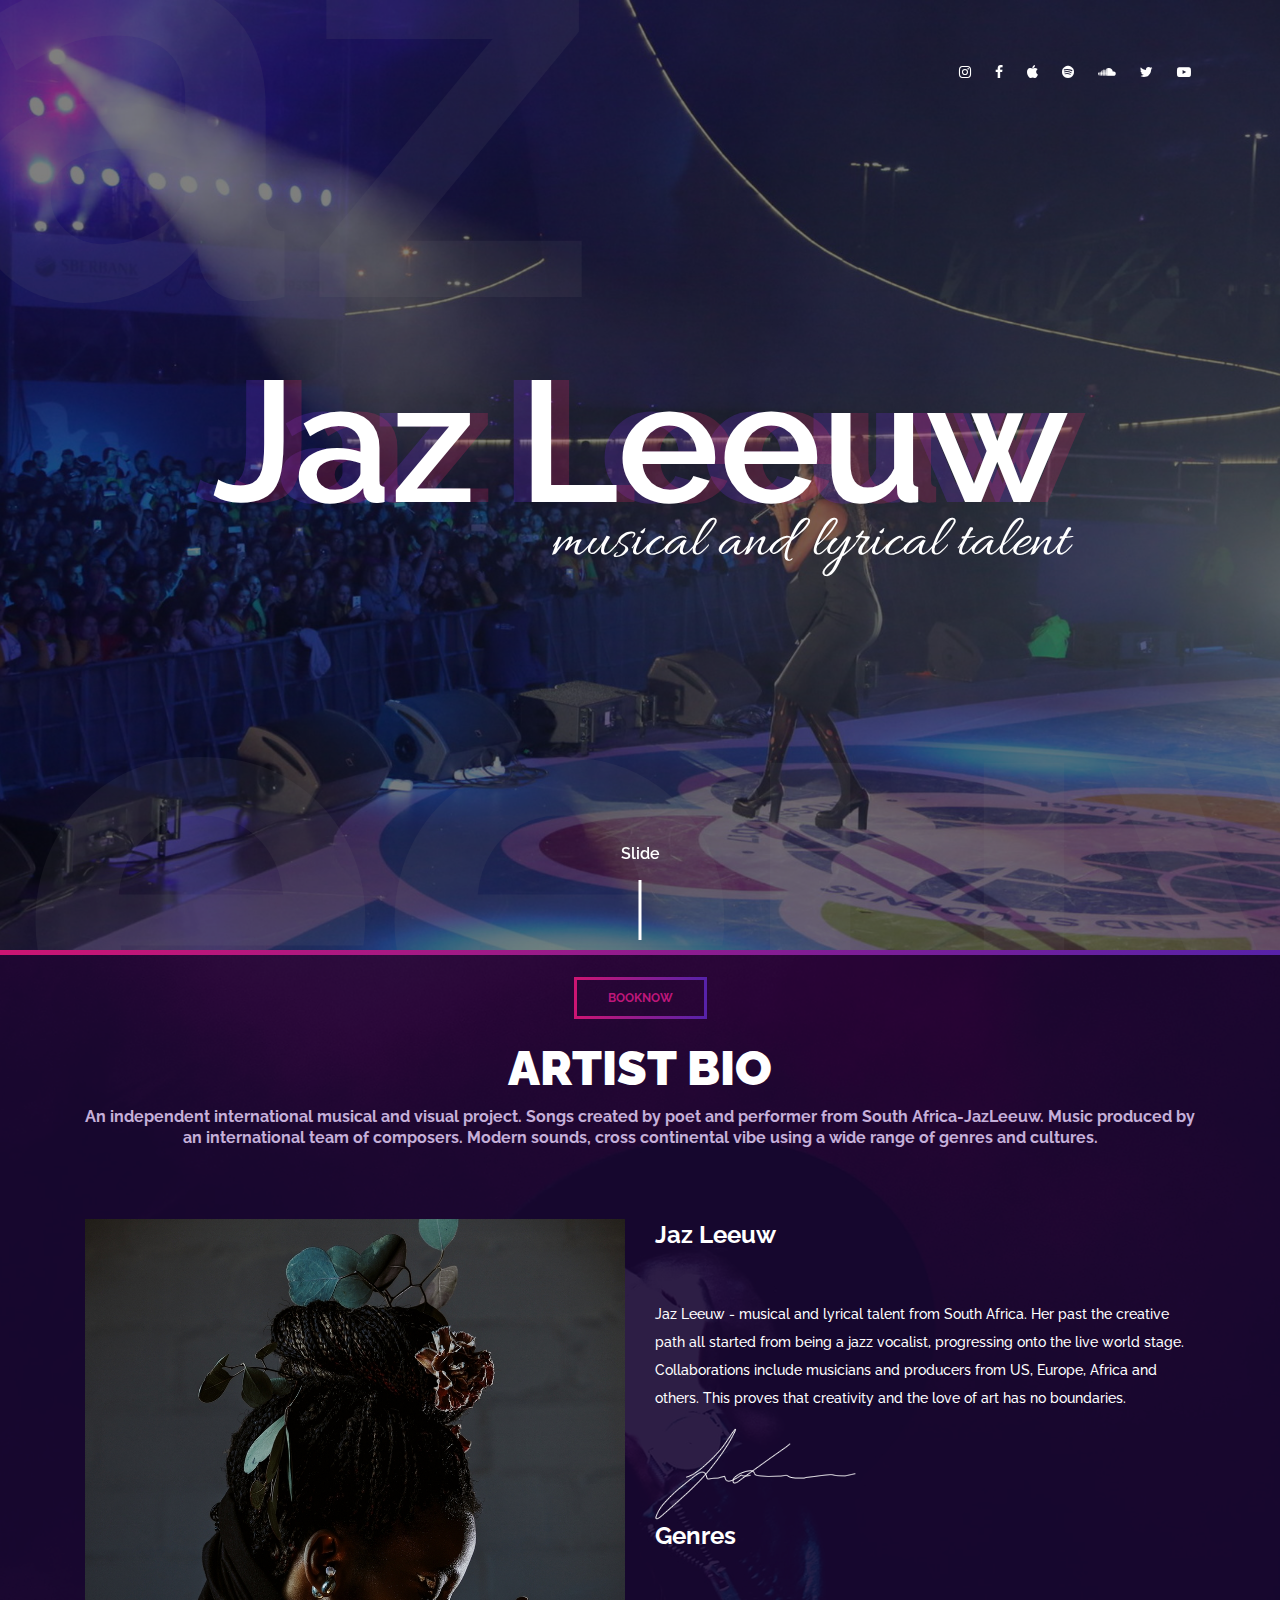
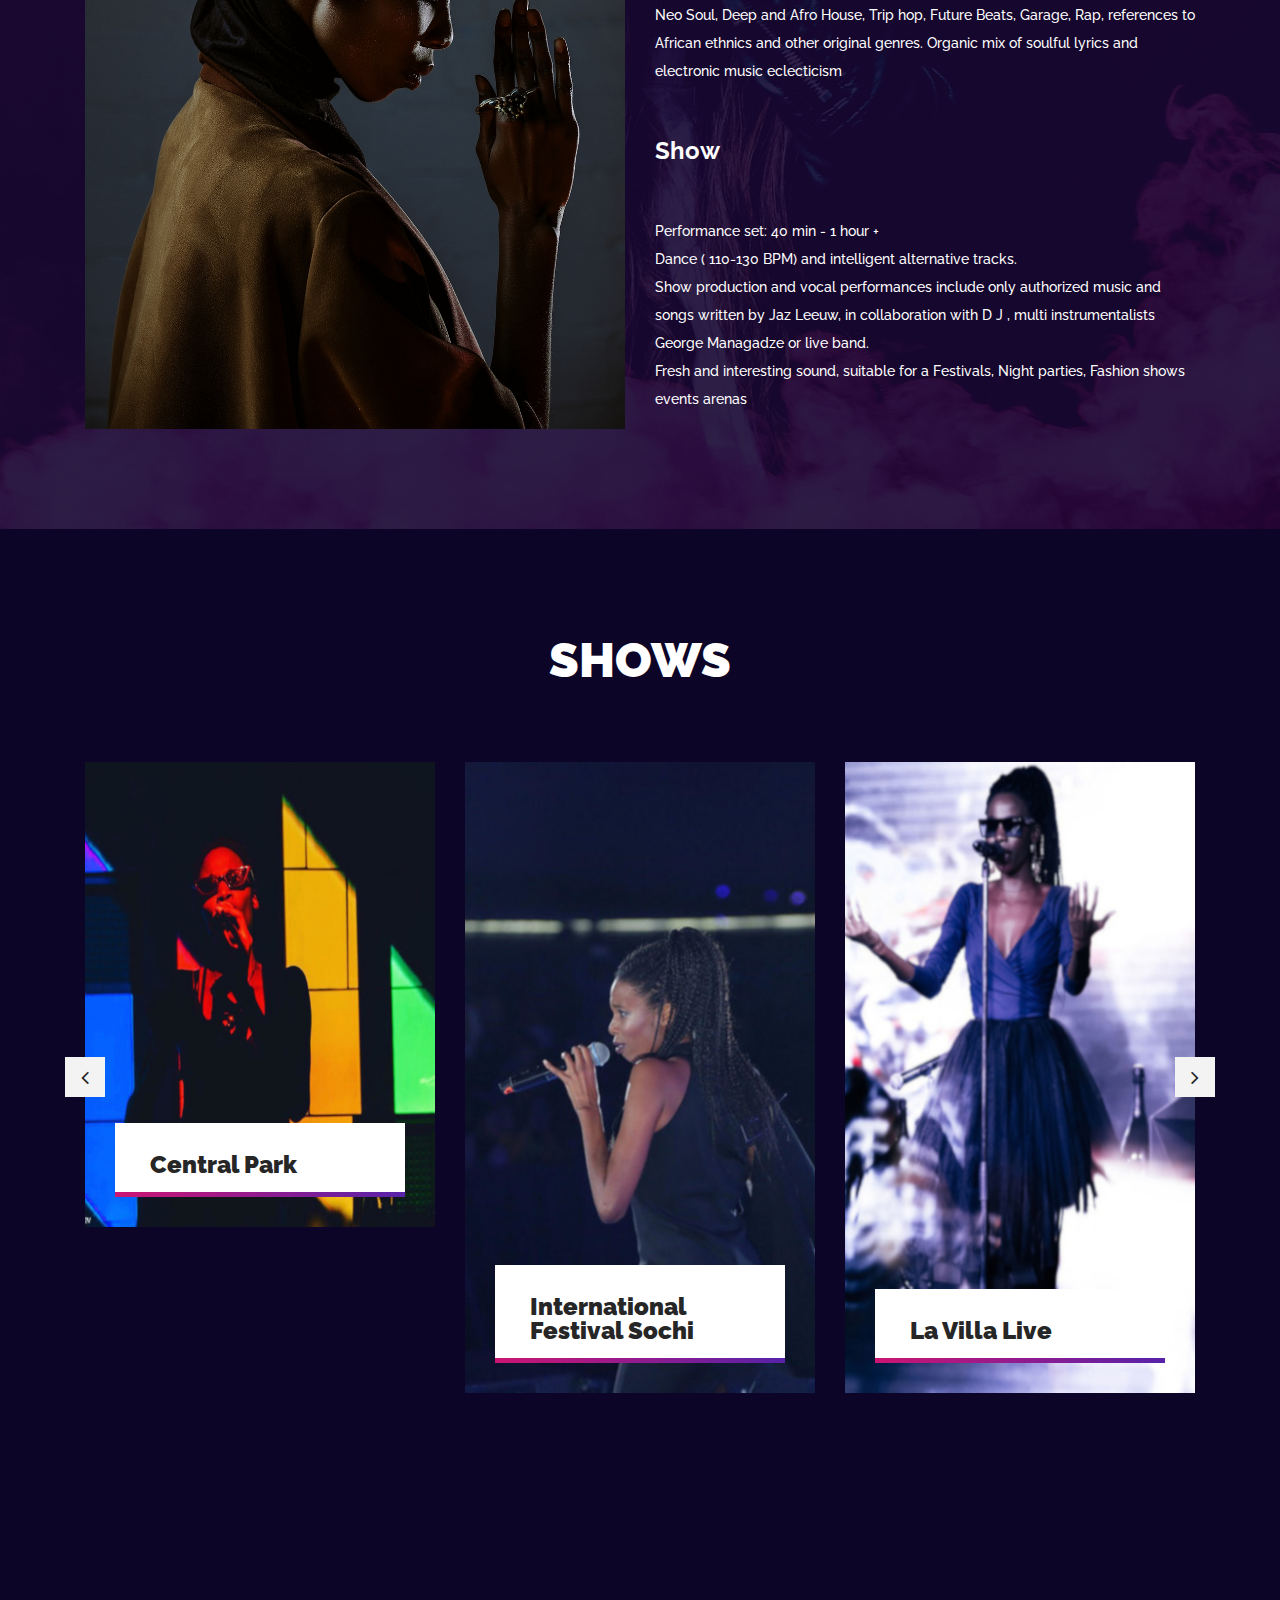
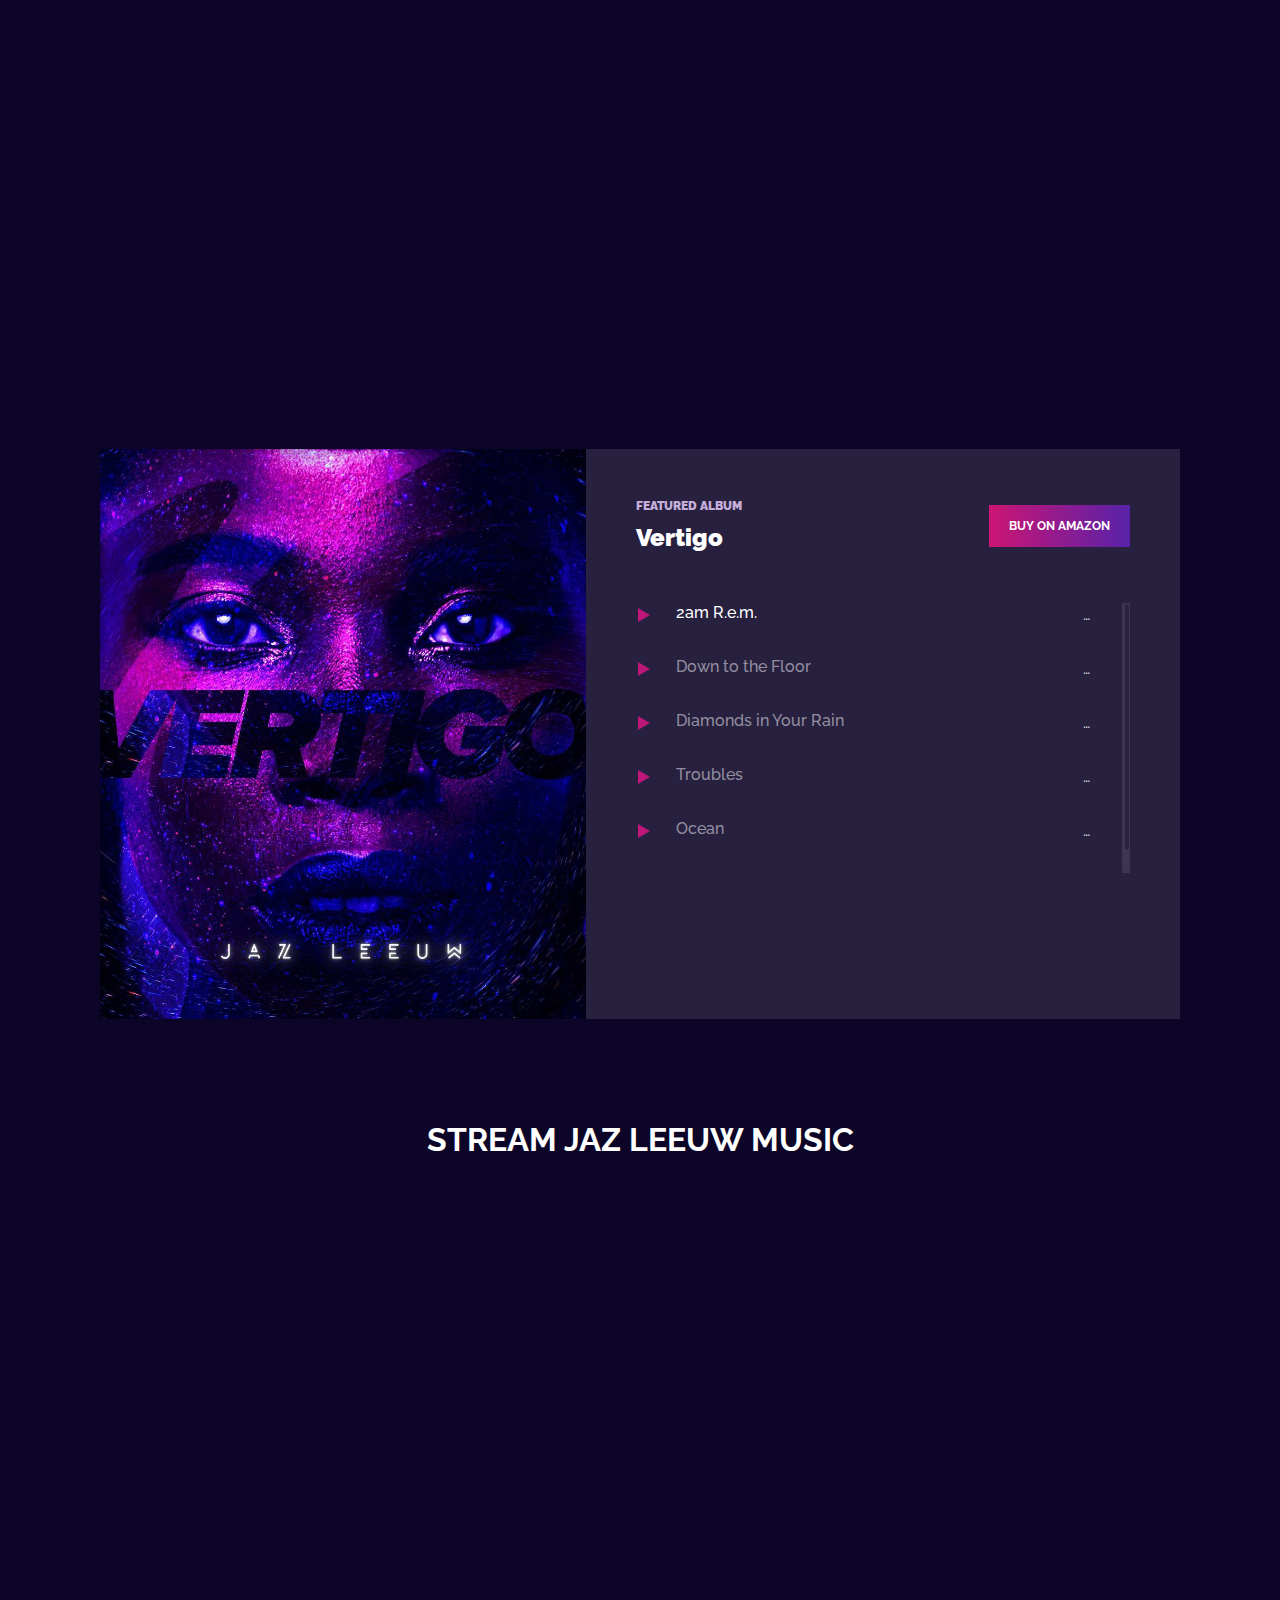
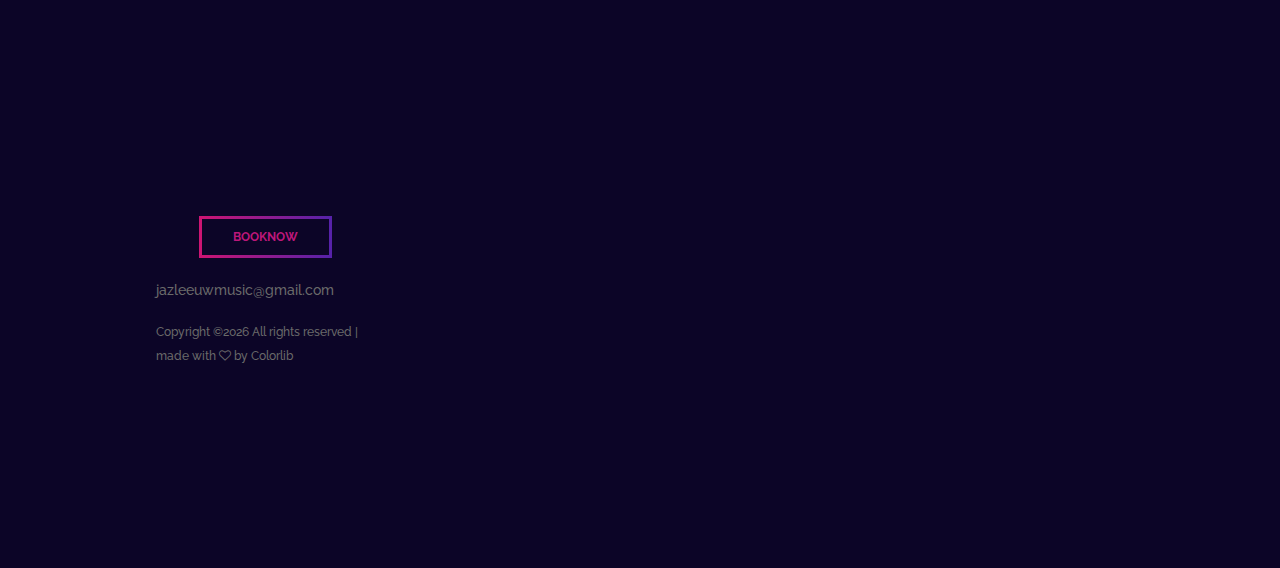
==== index.html @ 5788505d "Update index.html" ====
<!DOCTYPE html>

<html lang="en">
    
<head>
    
    <meta charset="UTF-8"> 
    <meta name="description" content="">    
    <meta http-equiv="X-UA-Compatible" content="IE=edge">
    <meta name="viewport" content="width=device-width, initial-scale=1, shrink-to-fit=no">
    
    <!-- The above 4 meta tags *must* come first in the head; any other head content must come *after* these tags -->

    <!-- Title -->
    <title>Jaz Leeuw</title>

    <!-- Favicon -->
    <link rel="icon" href="img/core-img/favicon.ico">

    <!-- Core Stylesheet -->
    <link rel="stylesheet" href="style.css">
</head>

<body>
    <!-- ##### Preloader ##### -->
    <div class="preloader d-flex align-items-center justify-content-center">
        <div class="circle-preloader">
            <img src="img/core-img/compact-disc.png" alt="">
        </div>
    </div>

    <!-- ##### Header Area Start ##### -->
    <header class="header-area">
        <!-- Navbar Area -->
        <div class="musica-main-menu">
            <div class="classy-nav-container breakpoint-off">
                <div class="container-fluid">
                    <!-- Menu -->
                    <nav class="classy-navbar justify-content-between" id="musicaNav">

                        <!-- Nav brand -->
                        <a href="index.html" class="nav-brand"><img  style="
    position: relative;
    max-width: 120%;
    top: -12px;
                            " src="https://raw.githubusercontent.com/jazleeuwmusic/jazleeuwmusic.github.io/master/img/Jaz%20Leeuw%20logoo.png" alt=""></a>

                        <!-- Navbar Toggler -->
                        <div class="classy-navbar-toggler">
                            <span class="navbarToggler"><span></span><span></span><span></span></span>
                        </div>

                        <!-- Menu -->
                        <div class="classy-menu">

                            <!-- close btn -->
                            <div class="classycloseIcon">
                                <div class="cross-wrap"><span class="top"></span><span class="bottom"></span></div>
                            </div>

                            <!-- Nav Start -->
                            <div class="classynav">
                                 
                                <ul>
                                   <!--
                                    <li><a href="index.html">Home</a></li>
                                    <li><a href="about-us.html">About us</a></li>
                                    <li><a href="#">Pages</a>
                                        <ul class="dropdown">
                                            <li><a href="index.html">Home</a></li>
                                            <li><a href="about-us.html">About Us</a></li>
                                            <li><a href="concert-tours.html">Concert &amp; Tours</a></li>
                                            <li><a href="blog.html">News</a></li>
                                            <li><a href="contact.html">Contact</a></li>
                                            <li><a href="elements.html">Elements</a></li>
                                        </ul>
                                    </li>
                                    <li><a href="#">Mega Menu</a>
                                        <div class="megamenu">
                                            <ul class="single-mega cn-col-4">
                                                <li><a href="index.html">Home</a></li>
                                                <li><a href="about-us.html">About Us</a></li>
                                                <li><a href="concert-tours.html">Concert &amp; Tours</a></li>
                                                <li><a href="blog.html">News</a></li>
                                                <li><a href="contact.html">Contact</a></li>
                                                <li><a href="elements.html">Elements</a></li>
                                            </ul>
                                            <ul class="single-mega cn-col-4">
                                                <li><a href="index.html">Home</a></li>
                                                <li><a href="about-us.html">About Us</a></li>
                                                <li><a href="concert-tours.html">Concert &amp; Tours</a></li>
                                                <li><a href="blog.html">News</a></li>
                                                <li><a href="contact.html">Contact</a></li>
                                                <li><a href="elements.html">Elements</a></li>
                                            </ul>
                                            <ul class="single-mega cn-col-4">
                                                <li><a href="index.html">Home</a></li>
                                                <li><a href="about-us.html">About Us</a></li>
                                                <li><a href="concert-tours.html">Concert &amp; Tours</a></li>
                                                <li><a href="blog.html">News</a></li>
                                                <li><a href="contact.html">Contact</a></li>
                                                <li><a href="elements.html">Elements</a></li>
                                            </ul>
                                            <ul class="single-mega cn-col-4">
                                                <li><a href="index.html">Home</a></li>
                                                <li><a href="about-us.html">About Us</a></li>
                                                <li><a href="concert-tours.html">Concert &amp; Tours</a></li>
                                                <li><a href="blog.html">News</a></li>
                                                <li><a href="contact.html">Contact</a></li>
                                                <li><a href="elements.html">Elements</a></li>
                                           
                                            </ul>
                                        </div>
                                    </li>
                                    <li><a href="concert-tours.html">Gallery</a></li>
                                    <li><a href="contact.html">Contact</a></li>
                                     -->
                                </ul>


                                <!-- Social Button -->
                                <div class="top-social-info" style="text-align: center;">
                                    <a href="https://www.instagram.com/jazleeuwmusic/?hl=ru"><i class="fa fa-instagram" aria-hidden="true"></i></a>
                                    <a href="https://www.facebook.com/jaz.leeuw.3"><i class="fa fa-facebook" aria-hidden="true"></i></a>
                                    <a href="https://apple.co/2V8x6lY"><i class="fa fa-apple" aria-hidden="true"></i></a>
                                    <a href="https://spoti.fi/2DkfERa"><i class="fa fa-spotify" aria-hidden="true"></i></a>
                                    <a href="https://soundcloud.com/jazleeuwmusic"><i class="fa fa-soundcloud" aria-hidden="true"></i></a>
                                    <a href="https://twitter.com/JazLeeuw"><i class="fa fa-twitter" aria-hidden="true"></i></a>
                                    <a href="https://www.youtube.com/channel/UCOxTDDQoXqUs3KS0bFM_M4Q"><i class="fa fa-youtube-play" aria-hidden="true"></i></a>
                                </div>

                            </div>
                            <!-- Nav End -->
                        </div>
                    </nav>
                </div>
            </div>
        </div>
    </header>
    <!-- ##### Header Area End ##### -->

    <!-- ##### Hero Area Start ##### -->
    <section class="hero-area">
        <div class="hero-slides owl-carousel">

            <!-- Single Hero Slide -->
            <div class="single-hero-slide d-flex align-items-center justify-content-center">
                <!-- Slide Img -->
                <div class="slide-img bg-img" style="background-image: url(img/owl1.jpg);"></div>
                <!-- Slide Content -->
                <div class="hero-slides-content text-center">
                    <h2 data-animation="fadeInUp" data-delay="100ms">Jaz Leeuw <span>Jaz Leeuw</span></h2>
                    <p data-animation="fadeInUp" data-delay="300ms">musical and lyrical talent</p>
                </div>
                <!-- Big Text -->
                <h2 class="big-text">Jaz Leeuw</h2>
            </div>

            <!-- Single Hero Slide -->
            <div class="single-hero-slide d-flex align-items-center justify-content-center">
                <!-- Slide Img -->
                <div class="slide-img bg-img" style="background-image: url(img/owl2.jpg);"></div>
                <!-- Slide Content -->
                <div class="hero-slides-content text-center">
                    <h2 data-animation="fadeInUp" data-delay="100ms">Jaz Leeuw <span>Jaz Leeuw</span></h2>
                    <p data-animation="fadeInUp" data-delay="300ms">musical and lyrical talent</p>
                </div>
                <!-- Big Text -->
                <h2 class="big-text">Jaz Leeuw</h2>
            </div>

            <!-- Single Hero Slide -->
            <div class="single-hero-slide d-flex align-items-center justify-content-center">
                <!-- Slide Img -->
                <div class="slide-img bg-img" style="background-image: url(img/owl3.jpg);"></div>
                <!-- Slide Content -->
                <div class="hero-slides-content text-center">
                    <h2 data-animation="fadeInUp" data-delay="100ms">Jaz Leeuw <span>Jaz Leeuw</span></h2>
                    <p data-animation="fadeInUp" data-delay="300ms">musical and lyrical talent</p>
                </div>
                <!-- Big Text -->
                <h2 class="big-text">Jaz Leeuw</h2>
            </div>

        </div>
        <!-- bg gradients -->
        <div class="bg-gradients"></div>

        <!-- Slide Down -->
        <div class="slide-down" id="scrollDown">
            <h6>Slide</h6>
            <div class="line"></div>

        </div>
    </section>
    <!-- ##### Hero Area End ##### -->

    <!-- ##### About Us Area Start ##### -->
    <div class="about-us-area section-padding-100-0 bg-img bg-overlay" style="background-image: url(img/bg-img/bg-4.jpg);" id="about">
        
<center style="
    margin-top: -86px;
    padding-bottom: 10px;
">
                <a href="mailto:jazleeuwmusic@gmail.com" class="btn musica-btn btn-3 m-2">BookNow</a>
            </center>
        
        <div class="container">
            <div class="row">
                <div class="col-12">
                    <div class="section-heading">
                        <h2>Artist Bio</h2>
                        <h6>An independent international musical and visual project. Songs
created by poet and performer from South Africa-JazLeeuw.
Music produced by an international team of composers.
Modern sounds, cross continental vibe using a wide
range of genres and cultures.</h6>
                        
                    </div>
                </div>
            </div>

            <div class="row">
                <!-- About Thumbnail -->
                <div class="col-12 col-lg-6">
                    <div class="about-thumbnail mb-100">
                        <img src="img/JazLeeuw1.jpg" alt="">
                    </div>
                </div>
                <!-- About Content -->
                <div class="col-12 col-lg-6">
                    <div class="about-content mb-100">
                        <h4>Jaz Leeuw</h4>
                        <p>Jaz Leeuw - musical and lyrical talent from South Africa.
Her past the creative path all started from being a jazz vocalist,
progressing onto the live world stage.
Collaborations include musicians and producers from US, Europe,
Africa and others. This proves that creativity and the love of art has
no boundaries.
</p>
                        <img src="img/core-img/signature.png" alt="">
                        
                        <h4>Genres<h4>
                            <p>

Neo Soul, Deep and Afro House, Trip hop, Future Beats, Garage, Rap, references to African ethnics and other original genres. Organic mix of s​oulful lyrics ​and electronic music e​clecticism
                            </p>
                            
                                                    <h4>Show<h4>
                            <p>

Performance set: 4​0 min - 1 hour + <br>
Dance​ (​ 110-130 BPM) and intelligent​ ​alternative ​tracks.<br>
Show production and vocal performances include only authorized music and songs written by Jaz Leeuw,  in collaboration with D​ J​ , multi instrumentalists George Managadze or ​live​ band.<br>
Fresh and interesting sound​, suitable for a Festivals, Night parties, Fashion shows events arenas
                            </p>
                            
                        
                    </div>
                </div>
            </div>
        </div>
    </div>
    <!-- ##### About Us Area End ##### -->

    <!-- ##### Upcoming Shows Area Start ##### -->
    <div class="upcoming-shows-area section-padding-100">
        <div class="container">
            <div class="row">
                <div class="col-12">
                    <div class="section-heading">
                        <h2>Shows</h2>
                       <!--<h6>Sed porta cursus enim, vitae maximus felis luctus iaculis.</h6>-->
                    </div>
                </div>
            </div>


            <!--
            <div class="row">
                <div class="col-12">
                    <!-- Upcoming Shows Content 
                    <div class="upcoming-shows-content">

                        <!-- Single Upcoming Shows 
                        <div class="single-upcoming-shows d-flex align-items-center flex-wrap">
                            <div class="shows-date">
                                <h2>17 <span>July</span></h2>
                            </div>
                            <div class="shows-desc d-flex align-items-center">
                                <div class="shows-img">
                                    <img src="img/bg-img/s1.jpg" alt="">
                                </div>
                                <div class="shows-name">
                                    <h6>Electric castle Festival</h6>
                                    <p>Cluj, Romania</p>
                                </div>
                            </div>
                            <div class="shows-location">
                                <p>At the Castle</p>
                            </div>
                            <div class="shows-time">
                                <p>20:30</p>
                            </div>
                            <div class="buy-tickets">
                                <a href="booking.html" class="btn musica-btn">Buy Tikets</a>
                            </div>
                        </div>

                        <!-- Single Upcoming Shows
                        <div class="single-upcoming-shows d-flex align-items-center flex-wrap">
                            <div class="shows-date">
                                <h2>23 <span>July</span></h2>
                            </div>
                            <div class="shows-desc d-flex align-items-center">
                                <div class="shows-img">
                                    <img src="img/bg-img/s2.jpg" alt="">
                                </div>
                                <div class="shows-name">
                                    <h6>Electric Festival</h6>
                                    <p>Manhathan, NY, USA</p>
                                </div>
                            </div>
                            <div class="shows-location">
                                <p>Main Stadium</p>
                            </div>
                            <div class="shows-time">
                                <p>21:30</p>
                            </div>
                            <div class="buy-tickets">
                                <a href="booking.html" class="btn musica-btn">Buy Tikets</a>
                            </div>
                        </div>

                        <!-- Single Upcoming Shows
                        <div class="single-upcoming-shows d-flex align-items-center flex-wrap">
                            <div class="shows-date">
                                <h2>25 <span>July</span></h2>
                            </div>
                            <div class="shows-desc d-flex align-items-center">
                                <div class="shows-img">
                                    <img src="img/bg-img/s3.jpg" alt="">
                                </div>
                                <div class="shows-name">
                                    <h6>Sunflower festival</h6>
                                    <p>Paris, France</p>
                                </div>
                            </div>
                            <div class="shows-location">
                                <p>Sunflower Arena</p>
                            </div>
                            <div class="shows-time">
                                <p>20:30</p>
                            </div>
                            <div class="buy-tickets">
                                <a href="booking.html" class="btn musica-btn">Buy Tikets</a>
                            </div>
                        </div>

                        <!-- Single Upcoming Shows
                        <div class="single-upcoming-shows d-flex align-items-center flex-wrap">
                            <div class="shows-date">
                                <h2>30 <span>July</span></h2>
                            </div>
                            <div class="shows-desc d-flex align-items-center">
                                <div class="shows-img">
                                    <img src="img/bg-img/s4.jpg" alt="">
                                </div>
                                <div class="shows-name">
                                    <h6>Electric castle Festival</h6>
                                    <p>Cluj, Romania</p>
                                </div>
                            </div>
                            <div class="shows-location">
                                <p>At the Castle</p>
                            </div>
                            <div class="shows-time">
                                <p>20:30</p>
                            </div>
                            <div class="buy-tickets">
                                <a href="booking.html" class="btn musica-btn">Buy Tikets</a>
                            </div>
                        </div>

                    </div>
                </div>
            </div>
        </div>
    </div>
    <!-- ##### Upcoming Shows Area End ##### -->

    <div class="row">
        <div class="col-12">
            <div class="featured-shows-slides owl-carousel">

                <!-- Single Featured Shows -->
                <div class="single-featured-shows">
                    <img src="img/Central_Park.png" alt="">
                    <!-- Content -->
                    <div class="featured-shows-content">
                        <div class="shows-text">
                            <h4>Central Park</h4>
                            <!--<p>January 23</p>-->
                            <!--
                            <a href="booking.html" class="buy-tickets-btn">Buy Tickets</a>
                            -->
                        </div>
                        <div class="bg-gradients"></div>
                    </div>
                </div>

                <!-- Single Featured Shows -->
                <div class="single-featured-shows">
                    <img src="img/fs1.jpg" alt="">
                    <!-- Content -->
                    <div class="featured-shows-content">
                        <div class="shows-text">
                            <h4>International Festival Sochi</h4>
                            <!--<p>January 23</p>-->
                            <!--
                            <a href="booking.html" class="buy-tickets-btn">Buy Tickets</a>
                            -->
                        </div>
                        <div class="bg-gradients"></div>
                    </div>
                </div>

                <!-- Single Featured Shows -->
                
                <div class="single-featured-shows">
                    <img src="img/fs2.jpg" alt="">
                    <!-- Content -->
                    <div class="featured-shows-content">
                        <div class="shows-text">
                            <h4>La Villa Live</h4>
                            <!--<p>January 23</p>-->
                            <!--
                            <a href="booking.html" class="buy-tickets-btn">Buy Tickets</a>
                            -->
                        </div>
                        <div class="bg-gradients"></div>
                    </div>
                </div>
                
                
                                <!-- Single Featured Shows -->
                
                <div class="single-featured-shows">
                    <img src="img/fs3.jpg" alt="">
                    <!-- Content -->
                    <div class="featured-shows-content">
                        <div class="shows-text">
                            <h4>London Live</h4>
                            <!--<p>January 23</p>-->
                            <!--
                            <a href="booking.html" class="buy-tickets-btn">Buy Tickets</a>
                            -->
                        </div>
                        <div class="bg-gradients"></div>
                    </div>
                </div>
                
                
                                <!-- Single Featured Shows -->
                
                <div class="single-featured-shows">
                    <img src="img/SofarSounds.png" alt="">
                    <!-- Content -->
                    <div class="featured-shows-content">
                        <div class="shows-text">
                            <h4>Sofar Sounds</h4>
                            <!--<p>January 23</p>-->
                            <!--
                            <a href="booking.html" class="buy-tickets-btn">Buy Tickets</a>
                            -->
                        </div>
                        <div class="bg-gradients"></div>
                    </div>
                </div>

                <!-- Single Featured Shows -->
                <div class="single-featured-shows">
                    <img src="img/fs4.jpg" alt="">
                    <!-- Content -->
                    <div class="featured-shows-content">
                        <div class="shows-text">
                            <h4>Tbilisi Open Air</h4>
                           <!--<p>January 23</p>-->
                            <!--
                            <a href="booking.html" class="buy-tickets-btn">Buy Tickets</a>
                            -->
                        </div>
                        <div class="bg-gradients"></div>
                    </div>
                </div>

            </div>
        </div>
    </div>
            
            <!-- vstavka end -->

    <!-- ##### Music Player Area Start ##### -->
    <div class="music-player-area section-padding-100">
        <div class="container-fluid">
            <div class="row">
                <div class="col-12">
                    <div class="music-player-slides owl-carousel">

                        <!-- Single Music Player -->
                        <div class="single-music-player">
                            <iframe id="vd" src="https://www.youtube.com/embed/M7p4qIdjgXk" frameborder="0" allow="accelerometer; autoplay; encrypted-media; gyroscope; picture-in-picture" allowfullscreen=""></iframe>

                            <!--
                            <div class="music-info d-flex justify-content-between">
                                <div class="music-text">
                                    <h5>Jaz Leeuw</h5>
                                    <p>Diamonds in Your Rain</p>
                                </div>
                             -->
                                <!--
                                <div class="music-play-icon">
                                    <audio preload="auto" controls>
                                    <source src="audio/dummy-audio.mp3">
                                </audio>
                                </div>
                                
                            </div>-->
                        </div>

                        <!-- Single Music Player -->
                        <div class="single-music-player">
                            <iframe id="vd" src="https://www.youtube.com/embed/cFJd88_ndpM" frameborder="0" allow="accelerometer; autoplay; encrypted-media; gyroscope; picture-in-picture" allowfullscreen=""></iframe>

                              <!-- 
                            <div class="music-info d-flex justify-content-between">
                                <div class="music-text">
                                    <h5>Jaz Leeuw</h5>
                                    <p>Ocean</p>
                                </div>
                                -->
                                <!--
                                <div class="music-play-icon">
                                    <audio preload="auto" controls>
                                    <source src="audio/dummy-audio.mp3">
                                </audio>
                                </div>
                               
                            </div> -->
                        </div>

                        <!-- Single Music Player -->
                        <div class="single-music-player">
                            <iframe id="vd" src="https://www.youtube.com/embed/RwhfZe5-w4E" frameborder="0" allow="accelerometer; autoplay; encrypted-media; gyroscope; picture-in-picture" allowfullscreen=""></iframe>
<!--
                            <div class="music-info d-flex justify-content-between">
                            
                                <div class="music-text">
                                    <h5>Jaz Leeuw</h5>
                                    <p>Golden</p>
                                </div>
                              -->
                                <!--
                                <div class="music-play-icon">
                                    <audio preload="auto" controls>
                                    <source src="audio/dummy-audio.mp3">
                                </audio>
                                </div>
                                
                            </div>-->
                        </div>
                        
                        
                                                <!-- Single Music Player -->
                        <div class="single-music-player">
                            <iframe id="vd" src="https://www.youtube.com/embed/Gscppl-FwOk" frameborder="0" allow="accelerometer; autoplay; encrypted-media; gyroscope; picture-in-picture" allowfullscreen=""></iframe>

                            <!--
                            <div class="music-info d-flex justify-content-between">
                                <div class="music-text">
                                    <h5>Jaz Leeuw</h5>
                                    <p>Golden</p>
                                </div>
                              -->
                                <!--
                                <div class="music-play-icon">
                                    <audio preload="auto" controls>
                                    <source src="audio/dummy-audio.mp3">
                                </audio>
                                </div>
                               
                            </div> -->
                        </div>
                        
                        

                        <!-- Single Music Player
                        <div class="single-music-player">
                            <img src="img/bg-img/mp4.jpg" alt="">

                            <div class="music-info d-flex justify-content-between">
                                <div class="music-text">
                                    <h5>Jaz Leeuw</h5>
                                    <p>Green Light</p>
                                </div>
                                <div class="music-play-icon">
                                    <audio preload="auto" controls>
                                    <source src="audio/dummy-audio.mp3">
                                </audio>
                                </div>
                            </div>
                        </div>
                               -->
                        
                    </div>
                </div>
            </div>
        </div>
    </div>
    <!-- ##### Music Player Area End ##### -->

    <!-- ##### Featured Album Area Start ##### -->
    <div class="featured-album-area section-padding-100 clearfix">
        <div class="container">
            <div class="row">
                <div class="col-12">
                    <div class="featured-album-content d-flex flex-wrap">

                        <!-- Album Thumbnail -->
                        <div class="album-thumbnail h-100 bg-img" style="background-image: url(img/album.jpg);"></div>

                        <!-- Album Songs -->
                        <div class="album-songs h-100">

                            <!-- Album Info -->
                            <div class="album-info mb-50 d-flex flex-wrap align-items-center justify-content-between">
                                <div class="album-title">
                                    <h6>Featured album</h6>
                                    <h4>Vertigo</h4>
                                </div>
                                <div class="album-buy-now">
                                    <a href="https://www.amazon.com/Vertigo-Jaz-Leeuw/dp/B07QNMHY55" class="btn musica-btn">Buy on Amazon</a>
                                </div>
                            </div>

                            <div class="album-all-songs">

                                <!-- Music Playlist -->
                                <div class="music-playlist">
                                    <!-- Single Song -->
                                    <div class="single-music active">
                                        <h6>2am R.e.m.</h6>
                                        <audio preload="auto" controls>
                                            <source src="audio/JAZ_LEEUW_-_2_AM.mp3">
                                        </audio>
                                    </div>

                                    <!-- Single Song -->
                                    <div class="single-music">
                                        <h6>Down to the Floor</h6>
                                        <audio preload="auto" controls>
                                            <source src="audio/JAZ_LEEUW_-_Down_to_the_floor.mp3">
                                        </audio>
                                    </div>

                                    <!-- Single Song -->
                                    <div class="single-music">
                                        <h6>Diamonds in Your Rain</h6>
                                        <audio preload="auto" controls>
                                            <source src="audio/JAZ_LEEU_-_Diamonds_in_your_rain.mp3">
                                        </audio>
                                    </div>

                                    <!-- Single Song -->
                                    <div class="single-music">
                                        <h6>Troubles</h6>
                                        <audio preload="auto" controls>
                                            <source src="audio/JAZ_LEEUW_-_Troubles.mp3">
                                        </audio>
                                    </div>

                                    <!-- Single Song -->
                                    <div class="single-music">
                                        <h6>Ocean</h6>
                                        <audio preload="auto" controls>
                                            <source src="audio/JAZ_LEEUW_-_Ocean.mp3">
                                        </audio>
                                    </div>

                                    <!-- Single Song -->
                                    <div class="single-music">
                                        <h6>Green Light</h6>
                                        <audio preload="auto" controls>
                                            <source src="audio/JAZ_LEEUW_-_Green_light.mp3">
                                        </audio>
                                    </div>
                                    
                                    
                                    <!-- Single Song
                                    <div class="single-music">
                                        <h6>Drop that beat</h6>
                                        <audio preload="auto" controls>
                                            <source src="audio/dummy-audio.mp3">
                                        </audio>
                                    </div>

                                    <!-- Single Song
                                    <div class="single-music">
                                        <h6>Hey, Mister Dj</h6>
                                        <audio preload="auto" controls>
                                            <source src="audio/dummy-audio.mp3">
                                        </audio>
                                    </div>

                                    <!-- Single Song
                                    <div class="single-music">
                                        <h6>Message to my future self</h6>
                                        <audio preload="auto" controls>
                                            <source src="audio/dummy-audio.mp3">
                                        </audio>
                                    </div>

                                    <!-- Single Song
                                    <div class="single-music">
                                        <h6>Bring back the love</h6>
                                        <audio preload="auto" controls>
                                            <source src="audio/dummy-audio.mp3">
                                        </audio>
                                    </div>

                                    <!-- Single Song
                                    <div class="single-music">
                                        <h6>Hey, Mister Dj - Remix</h6>
                                        <audio preload="auto" controls>
                                            <source src="audio/dummy-audio.mp3">
                                        </audio>
                                    </div>

                                    <!-- Single Song
                                    <div class="single-music">
                                        <h6>Message to my future self</h6>
                                        <audio preload="auto" controls>
                                            <source src="audio/dummy-audio.mp3">
                                        </audio>
                                    </div>
                                      -->
                                </div>
                            </div>

                            <!-- Now Playing -->
                            <!--
                            <div class="now-playing d-flex flex-wrap align-items-center justify-content-between">
                                <div class="songs-name">
                                    <p>Playing</p>
                                    <h6>Ocean</h6>
                                </div>
                                <audio preload="auto" controls>
                                    <source src="audio/dummy-audio.mp3">
                                </audio>
                            </div>

                            -->
                            
                        </div>
                    </div>
                </div>
            </div>
        </div>
    </div>
    <!-- ##### Featured Album Area End ##### -->

    <!-- ##### Music Artists Area Start ##### -->
            
            <center>  
                <h2 style="color: white;padding-bottom: 8%;">STREAM JAZ LEEUW MUSIC</h2>
            </center>
            
    <div class="musica-music-artists-area d-flex flex-wrap clearfix">
        <!-- Music Search -->
        

        <div class="music-search bg-img bg-overlay2 wow fadeInUp" data-wow-delay="300ms" style="background-image: url(img/album.jpg);background-size: contain;">
            <!-- Content -->
                    <a href="https://music.apple.com/ru/album/vertigo-ep/1459906496">
            <div class="music-search-content" style="width: 100%;height: 100%;">
               <!-- <h2>VERTIGO</h2>
                <h4>EP</h4> -->                
            </div>
                          </a>
        </div>


        <!-- Artists Search -->
      
        <div class="artists-search bg-img bg-overlay2 wow fadeInUp" data-wow-delay="600ms" style="background-image: url(img/golden.jpg);background-size: contain;">
            <!-- Content -->
              <a href="https://music.apple.com/ru/album/golden-single/1440024899">
            <div class="music-search-content" style="width: 100%;height: 100%;">
             <!-- <h2>GOLDEN</h2>
                <h4>single</h4> -->
            </div>
               </a>
        </div>
     
        
    </div>
    <!-- ##### Music Artists Area End ##### -->

    <!-- ##### Footer Area Start ##### -->
    <footer class="footer-area section-padding-100-0">
        <div class="container-fluid">
            <div class="row">

                <!-- Footer Widget Area -->
                <div class="col-12 col-md-6 col-xl-3">
                    <div class="footer-widget-area mb-100">
                        <a href="#">
                            <img src="https://raw.githubusercontent.com/jazleeuwmusic/jazleeuwmusic.github.io/master/img/Jaz%20Leeuw%20logoo.png" alt="" style="
    position: relative;
    top: -15px;
">
                        </a>
                        <center style="margin-top: -86px;padding-bottom: 10px;margin: 0px;">
                <a href="mailto:jazleeuwmusic@gmail.com" class="btn musica-btn btn-3 m-2">BookNow</a>
            </center>
                        <p>jazleeuwmusic@gmail.com</p>
                        <p class="copywrite-text"><a href="#"><!-- Link back to Colorlib can't be removed. Template is licensed under CC BY 3.0. -->
Copyright &copy;<script>document.write(new Date().getFullYear());</script> All rights reserved | made with <i class="fa fa-heart-o" aria-hidden="true"></i> by <a href="" target="_blank">Colorlib</a>
<!-- Link back to Colorlib can't be removed. Template is licensed under CC BY 3.0. -->
</p>
                            
                    </div>
                </div>

                <!-- Footer Widget Area -->
                <!--
                <center>
                <div class="col-12 col-sm-4 col-xl-2">
                    <div class="footer-widget-area mb-100">
                        <div class="widget-title">
                            <h4>About</h4>
                        </div>
                        <nav>
                            <ul class="footer-nav">
                                <li><a href="#">About us</a></li>
                                <li><a href="#">Our Services</a></li>
                                <li><a href="#">The team</a></li>
                                <li><a href="#">Careers</a></li>
                            </ul>
                        </nav>
                    </div>
                </div>
                </center>
                -->
                <!-- Footer Widget Area
                <
                <div class="col-12 col-sm-4 col-xl-2">
                    <div class="footer-widget-area mb-100">
                        <div class="widget-title">
                            <h4>Links</h4>
                        </div>
                        <nav>
                            <ul class="footer-nav">
                                <li><a href="#">About us</a></li>
                                <li><a href="#">Our Services</a></li>
                                <li><a href="#">The team</a></li>
                                <li><a href="#">Careers</a></li>
                            </ul>
                        </nav>
                    </div>
                </div>

                <!-- Footer Widget Area
                <div class="col-12 col-sm-4 col-xl-2">
                    <div class="footer-widget-area mb-100">
                        <div class="widget-title">
                            <h4>Social</h4>
                        </div>
                        <nav>
                            <ul class="footer-nav">
                                <li><a href="#">Facebook</a></li>
                                <li><a href="#">Twitter</a></li>
                                <li><a href="#">Snapchat</a></li>
                                <li><a href="#">Instagram</a></li>
                            </ul>
                        </nav>
                    </div>
                </div>

                <!-- Footer Widget Area
                <div class="col-12 col-md-6 col-xl-3">
                    <div class="footer-widget-area mb-100">
                        <div class="widget-title">
                            <h4>Subscribe</h4>
                        </div>
                        <form action="#" method="post" class="subscribe-form">
                            <input type="email" name="subscribe-email" id="subscribeemail">
                            <button type="submit">subscribe</button>
                        </form>
                    </div>
                </div>
                   -->
            </div>
        </div>
    </footer>
    <!-- ##### Footer Area Start ##### -->

    <!-- ##### All Javascript Script ##### -->
    <!-- jQuery-2.2.4 js -->
    <script src="js/jquery/jquery-2.2.4.min.js"></script>
    <!-- Popper js -->
    <script src="js/bootstrap/popper.min.js"></script>
    <!-- Bootstrap js -->
    <script src="js/bootstrap/bootstrap.min.js"></script>
    <!-- All Plugins js -->
    <script src="js/plugins/plugins.js"></script>
    <!-- Active js -->
    <script src="js/active.js"></script>
</body>

</html>
---- style.css ----
/* [Master Stylesheet - v1.0] */
/* =========== Index of CSS ===========
:: 1.0 Import Fonts
:: 2.0 Import All CSS 
:: 3.0 Base CSS
    :: 3.1.0 Spacing
    :: 3.2.0 Height
    :: 3.3.0 Section Padding
    :: 3.4.0 Section Heading
    :: 3.5.0 Preloader
    :: 3.6.0 Miscellaneous
    :: 3.7.0 ScrollUp
    :: 3.8.0 Musica Button
:: 4.0 Header Area CSS
:: 5.0 Hero Slides Area
:: 6.0 About Us CSS
:: 7.0 Career Timeline CSS
:: 8.0 Upcoming Shows Area CSS
:: 9.0 Featured Shows Area CSS
:: 10.0 Search Your Shows Area CSS
:: 11.0 Music Player Area CSS
:: 12.0 Featured Album Area CSS
:: 13.0 Music Artists Area CSS
:: 14.0 Services Area CSS
:: 15.0 Footer Area CSS
:: 16.0 Breadcumb Area CSS
:: 17.0 CTA Area CSS
:: 18.0 Blog Area CSS
:: 19.0 Skills Area CSS
:: 20.0 Contact Area CSS
:: 21.0 Elements Area CSS
    :: 21.1.0 Single Cool Facts CSS
    :: 21.2.0 Accordians Area CSS
    :: 21.3.0 Tabs Area CSS
*/
/* :: 1.0 Import Fonts */
@import url("https://fonts.googleapis.com/css?family=Allura|Raleway:200,300,400,500,600,700,800,900");
/* :: 2.0 Import All CSS */
@import url(css/bootstrap.min.css);
@import url(css/classy-nav.css);
@import url(css/owl.carousel.min.css);
@import url(css/animate.css);
@import url(css/magnific-popup.css);
@import url(css/font-awesome.min.css);
@import url(css/audioplayer.css);
/* :: 3.0 Base CSS */
* {
  margin: 0;
  padding: 0; }

body {
  font-family: "Raleway", sans-serif;
  font-size: 14px; }

h1,
h2,
h3,
h4,
h5,
h6 {
  font-family: "Raleway", sans-serif;
  color: #262626;
  line-height: 1.3;
  font-weight: 700; }

p {
  font-family: "Raleway", sans-serif;
  color: #6a6a6a;
  font-size: 14px;
  line-height: 2;
  font-weight: 500; }

a,
a:hover,
a:focus {
  -webkit-transition-duration: 500ms;
  transition-duration: 500ms;
  text-decoration: none;
  outline: 0 solid transparent;
  color: #141414;
  font-weight: 600;
  font-size: 14px;
  font-family: "Raleway", sans-serif; }

ul,
ol {
  margin: 0; }
  ul li,
  ol li {
    list-style: none; }

#vd {height: 350px;
    width: 100%;}

img {
  height: auto;
  max-width: 100%; }

/* :: 3.1.0 Spacing */
.mt-15 {
  margin-top: 15px !important; }

.mt-30 {
  margin-top: 30px !important; }

.mt-50 {
  margin-top: 50px !important; }

.mt-70 {
  margin-top: 70px !important; }

.mt-100 {
  margin-top: 100px !important; }

.mb-15 {
  margin-bottom: 15px !important; }

.mb-30 {
  margin-bottom: 30px !important; }

.mb-50 {
  margin-bottom: 50px !important; }

.mb-70 {
  margin-bottom: 70px !important; }

.mb-100 {
  margin-bottom: 100px !important; }

.ml-15 {
  margin-left: 15px !important; }

.ml-30 {
  margin-left: 30px !important; }

.ml-50 {
  margin-left: 50px !important; }

.mr-15 {
  margin-right: 15px !important; }

.mr-30 {
  margin-right: 30px !important; }

.mr-50 {
  margin-right: 50px !important; }

/* :: 3.2.0 Height */
.height-400 {
  height: 400px !important; }

.height-500 {
  height: 500px !important; }

.height-600 {
  height: 600px !important; }

.height-700 {
  height: 700px !important; }

.height-800 {
  height: 800px !important; }

/* :: 3.3.0 Section Padding */
.section-padding-100 {
  padding-top: 100px;
  padding-bottom: 100px; }

.section-padding-100-0 {
  padding-top: 100px;
  padding-bottom: 0; }

.section-padding-0-100 {
  padding-top: 0;
  padding-bottom: 100px; }

.section-padding-100-70 {
  padding-top: 100px;
  padding-bottom: 70px; }

/* :: 3.4.0 Section Heading */
.section-heading {
  position: relative;
  z-index: 1;
  margin-bottom: 70px;
  text-align: center; }
  .section-heading h2 {
    font-size: 48px;
    color: #ffffff;
    text-transform: uppercase;
    font-weight: 900; }
    @media only screen and (min-width: 992px) and (max-width: 1199px) {
      .section-heading h2 {
        font-size: 40px; } }
    @media only screen and (min-width: 768px) and (max-width: 991px) {
      .section-heading h2 {
        font-size: 36px; } }
    @media only screen and (max-width: 767px) {
      .section-heading h2 {
        font-size: 24px; } }
  .section-heading h6 {
    font-size: 16px;
    margin-bottom: 0;
    color: #c5afd9; }
  .section-heading.dark h2 {
    color: #262626; }
  .section-heading.dark h6 {
    color: #c1c1c1; }

/* :: 3.5.0 Preloader */
.preloader {
  background-color: #ffffff;
  width: 100%;
  height: 100%;
  position: fixed;
  top: 0;
  left: 0;
  right: 0;
  z-index: 9999; }
  .preloader .circle-preloader {
    -webkit-animation: spin 900ms infinite linear;
    animation: spin 900ms infinite linear; }
@-webkit-keyframes spin {
  100% {
    -webkit-transform: rotate(360deg);
    transform: rotate(360deg); } }
@keyframes spin {
  100% {
    -webkit-transform: rotate(360deg);
    transform: rotate(360deg); } }
/* :: 3.6.0 Miscellaneous */
.bg-img {
  background-position: center center;
  background-size: cover;
  background-repeat: no-repeat; }

.bg-white {
  background-color: #ffffff !important; }

.bg-dark {
  background-color: #000000 !important; }

.bg-transparent {
  background-color: transparent !important; }

.font-bold {
  font-weight: 700; }

.font-light {
  font-weight: 300; }

.bg-overlay {
  position: relative;
  z-index: 2;
  background-position: center center;
  background-size: cover; }
  .bg-overlay::after {
    background-color: rgba(21, 4, 48, 0.89);
    position: absolute;
    z-index: -1;
    top: 0;
    left: 0;
    width: 100%;
    height: 100%;
    content: ""; }

.bg-overlay2 {
  position: relative;
  z-index: 2;
  background-position: center center;
  background-size: cover; }
  .bg-overlay2::after {
    background-color: rgba(21, 4, 48, 0.5);
    position: absolute;
    z-index: -1;
    top: 0;
    left: 0;
    width: 100%;
    height: 100%;
    content: ""; }

.bg-fixed {
  background-attachment: fixed !important; }

.bg-gradients {
  position: relative;
  z-index: 1;
  width: 100%;
  height: 5px;
  background: #cc1573;
  background: -webkit-linear-gradient(to right, #cc1573, #5722a9);
  background: linear-gradient(to right, #cc1573, #5722a9); }

/* :: 3.7.0 ScrollUp */
#scrollUp {
  background: #cc1573;
  background: -webkit-linear-gradient(to right, #cc1573, #5722a9);
  background: linear-gradient(to right, #cc1573, #5722a9);
  border-radius: 0;
  bottom: 50px;
  box-shadow: 0 2px 6px 0 rgba(0, 0, 0, 0.3);
  color: #ffffff;
  font-size: 24px;
  height: 40px;
  line-height: 40px;
  right: 50px;
  text-align: center;
  width: 40px;
  -webkit-transition-duration: 500ms;
  transition-duration: 500ms; }

/* :: 3.8.0 Musica Button */
.musica-btn {
  background: #cc1573;
  background: -webkit-linear-gradient(to right, #cc1573, #5722a9);
  background: linear-gradient(to right, #cc1573, #5722a9);
  -webkit-transition-duration: 500ms;
  transition-duration: 500ms;
  position: relative;
  z-index: 1;
  display: inline-block;
  min-width: 133px;
  height: 42px;
  color: #ffffff;
  border: none;
  border-radius: 0;
  padding: 0 20px;
  font-size: 12px;
  line-height: 42px;
  font-weight: 700;
  text-transform: uppercase; }
  .musica-btn:hover, .musica-btn:focus {
    font-size: 12px;
    font-weight: 700;
    box-shadow: 0 0 50px 0 rgba(0, 0, 0, 0.3);
    color: #ffffff; }
  .musica-btn.btn-2 {
    background: #262626; }
    .musica-btn.btn-2:hover, .musica-btn.btn-2:focus {
      background: #bd177a;
      box-shadow: none;
      color: #ffffff; }
  .musica-btn.btn-3 {
    color: #bd177a;
    line-height: 42px;
    padding: 0 15px;
    width: 133px;
    height: 42px;
    border-left: 3px solid #cc1573;
    border-right: 3px solid #5722a9;
    background-position: 0 0, 0 100%;
    background-repeat: no-repeat;
    background-size: 100% 3px;
    background-image: -webkit-linear-gradient(left, #cc1573 0%, #5722a9 100%), -webkit-linear-gradient(left, #cc1573 0%, #5722a9 100%);
    background-image: linear-gradient(to right, #cc1573 0%, #5722a9 100%), linear-gradient(to right, #cc1573 0%, #5722a9 100%); }
    .musica-btn.btn-3::after {
      -webkit-transition-duration: 750ms;
      transition-duration: 750ms;
      color: #ffffff;
      background: #cc1573;
      background: -webkit-linear-gradient(to right, #cc1573, #5722a9);
      background: -webkit-linear-gradient(left, #cc1573, #5722a9);
      background: linear-gradient(to right, #cc1573, #5722a9);
      content: '';
      position: absolute;
      width: 100%;
      height: 100%;
      top: 0;
      left: 0;
      z-index: -1;
      opacity: 0;
      visibility: hidden; }
    .musica-btn.btn-3:hover, .musica-btn.btn-3:focus {
      box-shadow: none;
      color: #ffffff; }
    .musica-btn.btn-3:hover::after, .musica-btn.btn-3:focus::after {
      opacity: 1;
      visibility: visible; }

/* :: 4.0 Header Area CSS */
.header-area {
  position: absolute;
  z-index: 100;
  width: 100%;
  top: 30px;
  left: 0;
  z-index: 1000; }
  .header-area .musica-main-menu {
    position: relative;
    width: 100%;
    height: 85px;
    background-color: transparent;
    padding: 0 5%; }
    @media only screen and (max-width: 767px) {
      .header-area .musica-main-menu {
        height: 70px; } }
    .header-area .musica-main-menu .classy-nav-container {
      background-color: transparent; }
    .header-area .musica-main-menu .classy-navbar {
      background-color: transparent;
      height: 85px;
      padding: 0; }
      @media only screen and (max-width: 767px) {
        .header-area .musica-main-menu .classy-navbar {
          height: 70px; } }
      .header-area .musica-main-menu .classy-navbar .classynav ul li a {
        font-weight: 600;
        text-transform: capitalize;
        color: #ffffff;
        font-size: 16px; }
        @media only screen and (min-width: 992px) and (max-width: 1199px) {
          .header-area .musica-main-menu .classy-navbar .classynav ul li a {
            font-size: 14px;
            padding: 0 10px; } }
        .header-area .musica-main-menu .classy-navbar .classynav ul li a:hover, .header-area .musica-main-menu .classy-navbar .classynav ul li a:focus {
          color: #bd177a; }
        @media only screen and (min-width: 768px) and (max-width: 991px) {
          .header-area .musica-main-menu .classy-navbar .classynav ul li a {
            background-color: #0c0527; } }
        @media only screen and (max-width: 767px) {
          .header-area .musica-main-menu .classy-navbar .classynav ul li a {
            background-color: #0c0527; } }
      .header-area .musica-main-menu .classy-navbar .classynav ul li.megamenu-item > a::after,
      .header-area .musica-main-menu .classy-navbar .classynav ul li.has-down > a::after {
        color: #ffffff; }
      .header-area .musica-main-menu .classy-navbar .classynav ul li ul li a {
        color: #262626; }
        @media only screen and (min-width: 992px) and (max-width: 1199px) {
          .header-area .musica-main-menu .classy-navbar .classynav ul li ul li a {
            padding: 0 15px; } }
        @media only screen and (min-width: 768px) and (max-width: 991px) {
          .header-area .musica-main-menu .classy-navbar .classynav ul li ul li a {
            color: #ffffff; } }
        @media only screen and (max-width: 767px) {
          .header-area .musica-main-menu .classy-navbar .classynav ul li ul li a {
            color: #ffffff; } }
    .header-area .musica-main-menu .top-social-info {
      margin-left: 70px; }
      @media only screen and (min-width: 992px) and (max-width: 1199px) {
        .header-area .musica-main-menu .top-social-info {
          margin-left: 40px; } }
      @media only screen and (min-width: 768px) and (max-width: 991px) {
        .header-area .musica-main-menu .top-social-info {
          margin-left: 0;
          margin-top: 30px; } }
      @media only screen and (max-width: 767px) {
        .header-area .musica-main-menu .top-social-info {
          margin-left: 0;
          margin-top: 30px; } }
      .header-area .musica-main-menu .top-social-info a {
        display: inline-block;
        color: #ffffff;
        padding: 0 10px;
        font-size: 14px; }
        @media only screen and (min-width: 992px) and (max-width: 1199px) {
          .header-area .musica-main-menu .top-social-info a {
            padding: 0 5px; } }
  .header-area .is-sticky .musica-main-menu {
    position: fixed;
    width: 100%;
    height: 85px;
    top: 0;
    left: 0;
    z-index: 9999;
    background-color: #0c0527;
    box-shadow: 0 5px 50px 15px rgba(0, 0, 0, 0.2); }
    @media only screen and (max-width: 767px) {
      .header-area .is-sticky .musica-main-menu {
        height: 70px; } }

.classy-navbar .nav-brand {
  max-width: 130px; }

@media only screen and (min-width: 768px) and (max-width: 991px) {
  .breakpoint-on .classy-navbar .classy-menu {
    background-color: #0c0527; } }
@media only screen and (max-width: 767px) {
  .breakpoint-on .classy-navbar .classy-menu {
    background-color: #0c0527; } }

@media only screen and (min-width: 768px) and (max-width: 991px) {
  .classynav ul li .megamenu .single-mega.cn-col-4 {
    padding: 0; } }
@media only screen and (max-width: 767px) {
  .classynav ul li .megamenu .single-mega.cn-col-4 {
    padding: 0; } }

.classycloseIcon .cross-wrap span {
  background: #ffffff; }

/* :: 5.0 Hero Slides Area */
.hero-area {
  position: relative;
  z-index: 1; }

.slide-down {
  position: absolute;
  bottom: 15px;
  z-index: 100;
  left: 50%;
  -webkit-transform: translateX(-50%);
  transform: translateX(-50%);
  cursor: pointer; }
  .slide-down h6 {
    font-size: 16px;
    color: #ffffff;
    font-weight: 600;
    margin-bottom: 15px; }
  .slide-down .line {
    width: 3px;
    height: 60px;
    margin: 0 auto;
    background-color: #ffffff;
    -webkit-animation: slide_down 2s linear infinite;
    animation: slide_down 2s linear infinite; }

@-webkit-keyframes slide_down {
  0% {
    opacity: 1; }
  50% {
    opacity: 0; }
  100% {
    opacity: 1; } }
@keyframes slide_down {
  0% {
    opacity: 1; }
  50% {
    opacity: 0; }
  100% {
    opacity: 1; } }
.hero-slides {
  position: relative;
  z-index: 1; }

.single-hero-slide {
  width: 100%;
  height: 950px;
  position: relative;
  z-index: 1;
  padding: 0 30px;
  overflow: hidden; }
  @media only screen and (min-width: 992px) and (max-width: 1199px) {
    .single-hero-slide {
      height: 700px; } }
  @media only screen and (min-width: 768px) and (max-width: 991px) {
    .single-hero-slide {
      height: 650px; } }
  @media only screen and (max-width: 767px) {
    .single-hero-slide {
      height: 600px; } }
  .single-hero-slide::after {
    position: absolute;
    width: 100%;
    height: 100%;
    z-index: -5;
    top: 0;
    left: 0;
    background-color: rgba(0, 0, 0, 0.5);
    content: ''; }
  .single-hero-slide .slide-img {
    position: absolute;
    width: 100%;
    height: 100%;
    z-index: -10;
    left: 0;
    right: 0;
    top: 0;
    bottom: 0; }
  .single-hero-slide .big-text {
    position: absolute;
    color: rgba(255, 255, 255, 0.1);
    font-size: 600px;
    z-index: -10;
    margin-bottom: 0; }
    @media only screen and (min-width: 992px) and (max-width: 1199px) {
      .single-hero-slide .big-text {
        font-size: 350px; } }
    @media only screen and (min-width: 768px) and (max-width: 991px) {
      .single-hero-slide .big-text {
        font-size: 300px; } }
    @media only screen and (max-width: 767px) {
      .single-hero-slide .big-text {
        font-size: 120px; } }
  .single-hero-slide .hero-slides-content {
    display: inline-block; }
    .single-hero-slide .hero-slides-content h2 {
      position: relative;
      z-index: 1;
      font-size: 172px;
      color: #ffffff;
      margin-bottom: 0;
      font-weight: 600;
      text-shadow: 18px 0 0 rgba(255, 45, 109, 0.2);
      display: inline-block; }
      @media only screen and (min-width: 768px) and (max-width: 991px) {
        .single-hero-slide .hero-slides-content h2 {
          font-size: 130px; } }
      @media only screen and (max-width: 767px) {
        .single-hero-slide .hero-slides-content h2 {
          font-size: 60px; } }
      .single-hero-slide .hero-slides-content h2 span {
        position: absolute;
        top: 0;
        left: -18px;
        font-size: 172px;
        color: rgba(132, 57, 255, 0.2);
        margin-bottom: 0;
        font-weight: 600;
        text-shadow: none;
        z-index: -5; }
        @media only screen and (min-width: 768px) and (max-width: 991px) {
          .single-hero-slide .hero-slides-content h2 span {
            font-size: 130px; } }
        @media only screen and (max-width: 767px) {
          .single-hero-slide .hero-slides-content h2 span {
            font-size: 60px; } }
    .single-hero-slide .hero-slides-content p {
      text-align: right;
      font-size: 60px;
      margin-top: -70px;
      color: #ffffff;
      font-family: "Allura", cursive; }
      @media only screen and (max-width: 767px) {
        .single-hero-slide .hero-slides-content p {
          font-size: 30px;
          margin-top: -20px; } }

.hero-slides .owl-item.active .single-hero-slide .slide-img {
  -webkit-animation: slide 15s linear infinite;
  animation: slide 15s linear infinite; }

@-webkit-keyframes slide {
  0% {
    -webkit-transform: scale(1);
    transform: scale(1); }
  50% {
    -webkit-transform: scale(1.3);
    transform: scale(1.3); }
  100% {
    -webkit-transform: scale(1);
    transform: scale(1); } }
@keyframes slide {
  0% {
    -webkit-transform: scale(1);
    transform: scale(1); }
  50% {
    -webkit-transform: scale(1.3);
    transform: scale(1.3); }
  100% {
    -webkit-transform: scale(1);
    transform: scale(1); } }
/* :: 6.0 About Us CSS */
.about-content h4 {
  color: #ffffff;
  margin-bottom: 50px; }
.about-content p {
  color: #ffffff; }

.about--content h4 {
  margin-bottom: 35px; }
.about--content .key-notes {
  position: relative;
  z-index: 1;
  margin-top: 50px; }
  .about--content .key-notes li {
    font-weight: 600;
    font-size: 15px;
    color: #6a6a6a;
    margin: 20px 0;
    display: -webkit-box;
    display: -ms-flexbox;
    display: flex; }
    .about--content .key-notes li .check {
      margin-right: 10px;
      -webkit-box-flex: 0;
      -ms-flex: 0 0 30px;
      flex: 0 0 30px;
      max-width: 30px;
      width: 30px; }

/* :: 7.0 Career Timeline CSS */
.career-timeline-area {
  position: relative;
  z-index: 1;
  background-color: #0c0527; }
  .career-timeline-area .first-img {
    position: absolute;
    z-index: -5;
    bottom: 0;
    left: 0; }
  .career-timeline-area .second-img {
    position: absolute;
    z-index: -5;
    right: 0;
    top: 100px; }

.single-timeline-area {
  position: relative;
  z-index: 1;
  margin-bottom: 50px; }
  .single-timeline-area:last-child {
    margin-bottom: 0; }
  .single-timeline-area:nth-child(even) {
    margin-left: 20%; }
    @media only screen and (max-width: 767px) {
      .single-timeline-area:nth-child(even) {
        margin-left: 10%; } }
  .single-timeline-area .timeline-date {
    -webkit-box-flex: 0;
    -ms-flex: 0 0 120px;
    flex: 0 0 120px;
    max-width: 120px;
    width: 120px; }
    @media only screen and (max-width: 767px) {
      .single-timeline-area .timeline-date {
        -webkit-box-flex: 0;
        -ms-flex: 0 0 90px;
        flex: 0 0 90px;
        max-width: 90px;
        width: 90px; } }
    .single-timeline-area .timeline-date h2 {
      font-size: 48px;
      line-height: 1;
      text-align: center;
      color: #bd177a; }
      .single-timeline-area .timeline-date h2 span {
        display: block;
        font-size: 16px;
        color: #ffffff;
        font-weight: 500; }
  .single-timeline-area .timeline-content {
    margin-top: 45px; }
    .single-timeline-area .timeline-content h5 {
      font-size: 18px;
      font-weight: 900;
      color: #ffffff;
      text-transform: uppercase;
      margin-bottom: 15px; }
    .single-timeline-area .timeline-content p {
      margin-bottom: 0;
      color: rgba(255, 255, 255, 0.7); }

.timeline-btn a:hover, .timeline-btn a:focus {
  box-shadow: 0 0 60px rgba(255, 255, 255, 0.5); }

/* :: 8.0 Upcoming Shows Area CSS */
.upcoming-shows-area {
  position: relative;
  z-index: 1;
  background-color: #0c0527; }

.single-upcoming-shows {
  position: relative;
  z-index: 1;
  border-bottom: 1px solid #49445d;
  padding: 30px 0; }
  .single-upcoming-shows:first-child {
    padding-top: 0; }
  .single-upcoming-shows:last-child {
    padding-bottom: 0;
    border-bottom: none; }
  .single-upcoming-shows .shows-date {
    -webkit-box-flex: 0;
    -ms-flex: 0 0 10%;
    flex: 0 0 10%;
    max-width: 10%;
    width: 10%; }
    @media only screen and (max-width: 767px) {
      .single-upcoming-shows .shows-date {
        -webkit-box-flex: 0;
        -ms-flex: 0 0 100%;
        flex: 0 0 100%;
        max-width: 100%;
        width: 100%;
        margin-bottom: 30px; } }
    .single-upcoming-shows .shows-date h2 {
      font-size: 48px;
      color: #ffffff;
      text-align: center;
      margin-bottom: 0;
      line-height: 1; }
      .single-upcoming-shows .shows-date h2 span {
        font-size: 16px;
        color: #ffffff;
        font-weight: 500;
        display: block;
        line-height: 1.3; }
      @media only screen and (min-width: 768px) and (max-width: 991px) {
        .single-upcoming-shows .shows-date h2 {
          font-size: 36px; } }
  .single-upcoming-shows .shows-desc {
    -webkit-box-flex: 0;
    -ms-flex: 0 0 40%;
    flex: 0 0 40%;
    max-width: 40%;
    width: 40%; }
    @media only screen and (max-width: 767px) {
      .single-upcoming-shows .shows-desc {
        -webkit-box-flex: 0;
        -ms-flex: 0 0 100%;
        flex: 0 0 100%;
        max-width: 100%;
        width: 100%;
        margin-bottom: 30px; } }
    .single-upcoming-shows .shows-desc .shows-img {
      -webkit-box-flex: 0;
      -ms-flex: 0 0 84px;
      flex: 0 0 84px;
      max-width: 84px;
      width: 84px;
      margin-right: 15px; }
      @media only screen and (min-width: 768px) and (max-width: 991px) {
        .single-upcoming-shows .shows-desc .shows-img {
          -webkit-box-flex: 0;
          -ms-flex: 0 0 60px;
          flex: 0 0 60px;
          max-width: 60px;
          width: 60px; } }
    .single-upcoming-shows .shows-desc .shows-name h6 {
      font-weight: 900;
      color: #ffffff;
      text-transform: uppercase;
      margin-bottom: 0; }
      @media only screen and (min-width: 768px) and (max-width: 991px) {
        .single-upcoming-shows .shows-desc .shows-name h6 {
          font-size: 13px; } }
    .single-upcoming-shows .shows-desc .shows-name p {
      margin-bottom: 0;
      color: #ffffff; }
  .single-upcoming-shows .shows-location {
    -webkit-box-flex: 0;
    -ms-flex: 0 0 20%;
    flex: 0 0 20%;
    max-width: 20%;
    width: 20%; }
    @media only screen and (max-width: 767px) {
      .single-upcoming-shows .shows-location {
        -webkit-box-flex: 0;
        -ms-flex: 0 0 50%;
        flex: 0 0 50%;
        max-width: 50%;
        width: 50%;
        margin-bottom: 30px;
        text-align: center; } }
    .single-upcoming-shows .shows-location p {
      margin-bottom: 0;
      color: #ffffff; }
  .single-upcoming-shows .shows-time {
    -webkit-box-flex: 0;
    -ms-flex: 0 0 10%;
    flex: 0 0 10%;
    max-width: 10%;
    width: 10%; }
    @media only screen and (max-width: 767px) {
      .single-upcoming-shows .shows-time {
        -webkit-box-flex: 0;
        -ms-flex: 0 0 50%;
        flex: 0 0 50%;
        max-width: 50%;
        width: 50%;
        margin-bottom: 30px;
        text-align: center; } }
    .single-upcoming-shows .shows-time p {
      margin-bottom: 0;
      color: #ffffff; }
  .single-upcoming-shows .buy-tickets {
    -webkit-box-flex: 0;
    -ms-flex: 0 0 20%;
    flex: 0 0 20%;
    max-width: 20%;
    width: 20%; }
    @media only screen and (max-width: 767px) {
      .single-upcoming-shows .buy-tickets {
        -webkit-box-flex: 0;
        -ms-flex: 0 0 100%;
        flex: 0 0 100%;
        max-width: 100%;
        width: 100%; } }
    .single-upcoming-shows .buy-tickets p {
      margin-bottom: 0;
      color: #ffffff; }
    .single-upcoming-shows .buy-tickets a {
      display: block; }
      .single-upcoming-shows .buy-tickets a:hover, .single-upcoming-shows .buy-tickets a:focus {
        box-shadow: 0 0 60px rgba(255, 255, 255, 0.5); }

/* :: 9.0 Featured Shows Area CSS */
.single-featured-shows {
  position: relative;
  z-index: 1;
  overflow: hidden; }
  .single-featured-shows img {
    -webkit-transition-duration: 800ms;
    transition-duration: 800ms; }
  .single-featured-shows .featured-shows-content {
    -webkit-transition-duration: 800ms;
    transition-duration: 800ms;
    position: absolute;
    background-color: #ffffff;
    width: calc(100% - 60px);
    bottom: 30px;
    left: 30px;
    z-index: 99; }
    .single-featured-shows .featured-shows-content .shows-text {
      padding: 30px 35px 15px 35px; }
      .single-featured-shows .featured-shows-content .shows-text h4 {
        -webkit-transition-duration: 500ms;
        transition-duration: 500ms;
        font-weight: 900;
        margin-bottom: 0;
        line-height: 1; }
      .single-featured-shows .featured-shows-content .shows-text p {
        color: #72728c;
        font-style: italic;
        font-size: 14px;
        margin-bottom: 4px; }
      .single-featured-shows .featured-shows-content .shows-text .buy-tickets-btn {
        display: block;
        color: #181818;
        font-size: 14px;
        margin-bottom: 0;
        text-decoration: underline;
        font-style: italic;
        font-weight: 700;
        text-decoration-color: #6a6a6a; }
        .single-featured-shows .featured-shows-content .shows-text .buy-tickets-btn:hover, .single-featured-shows .featured-shows-content .shows-text .buy-tickets-btn:focus {
          color: #bd177a; }
  .single-featured-shows:hover img {
    -webkit-transform: scale(1.1);
    transform: scale(1.1); }
  .single-featured-shows:hover .featured-shows-content {
    bottom: 80px; }
    .single-featured-shows:hover .featured-shows-content .shows-text h4 {
      color: #bd177a; }

.featured-shows-slides {
  position: relative;
  z-index: 1; }
  .featured-shows-slides .owl-prev,
  .featured-shows-slides .owl-next {
    -webkit-transition-duration: 500ms;
    transition-duration: 500ms;
    background: #f3f3f3;
    width: 40px;
    height: 40px;
    font-size: 22px;
    color: #262626;
    line-height: 40px;
    text-align: center;
    position: absolute;
    top: 50%;
    left: -20px;
    margin-top: -20px; }
    @media only screen and (max-width: 767px) {
      .featured-shows-slides .owl-prev,
      .featured-shows-slides .owl-next {
        left: 0; } }
    .featured-shows-slides .owl-prev:hover,
    .featured-shows-slides .owl-next:hover {
      background: #cc1573;
      background: -webkit-linear-gradient(to right, #cc1573, #5722a9);
      background: linear-gradient(to right, #cc1573, #5722a9);
      color: #ffffff; }
  .featured-shows-slides .owl-next {
    left: auto;
    right: -20px; }
    @media only screen and (max-width: 767px) {
      .featured-shows-slides .owl-next {
        right: 0; } }

/* :: 10.0 Search Your Shows Area CSS */
.search-your-shows-area {
  position: relative;
  z-index: 1;
  width: 100%; }

.search-your-shows-content {
  position: relative;
  z-index: 1;
  margin: 200px 7% 250px 7%;
  padding: 60px 30px;
  background: #cc1573;
  background: -webkit-linear-gradient(to right, #cc1573, #5722a9);
  background: linear-gradient(to right, #cc1573, #5722a9);
  opacity: 0.8; }
  @media only screen and (min-width: 992px) and (max-width: 1199px) {
    .search-your-shows-content {
      margin: 50px 5% 100px 5%; } }
  @media only screen and (min-width: 768px) and (max-width: 991px) {
    .search-your-shows-content {
      margin: 50px 3% 50px 3%;
      padding: 40px 15px; } }
  @media only screen and (max-width: 767px) {
    .search-your-shows-content {
      margin: 0 5%;
      padding: 30px 15px; } }
  .search-your-shows-content h2 {
    font-size: 48px;
    color: #ffffff;
    font-weight: 900;
    text-transform: uppercase;
    text-align: center;
    margin-bottom: 50px; }
    @media only screen and (min-width: 768px) and (max-width: 991px) {
      .search-your-shows-content h2 {
        font-size: 36px; } }
    @media only screen and (max-width: 767px) {
      .search-your-shows-content h2 {
        font-size: 30px; } }
  .search-your-shows-content .search-form .form-control {
    padding: 0 20px;
    height: 50px;
    background-color: #ffffff;
    border-radius: 0;
    font-size: 14px;
    font-style: italic;
    border: none;
    width: 170px; }
    @media only screen and (min-width: 992px) and (max-width: 1199px) {
      .search-your-shows-content .search-form .form-control {
        width: 140px; } }
    @media only screen and (min-width: 768px) and (max-width: 991px) {
      .search-your-shows-content .search-form .form-control {
        width: 110px;
        padding: 0 15px;
        font-size: 12px; } }
  .search-your-shows-content .search-form .musica-btn {
    height: 50px; }

/* :: 11.0 Music Player Area CSS */
.music-player-area {
  position: relative;
  z-index: 1;
  padding-left: 5%;
  padding-right: 5%; }
  @media only screen and (max-width: 767px) {
    .music-player-area {
      padding-left: 0;
      padding-right: 0; } }

.single-music-player {
  position: relative;
  z-index: 1;
  overflow: hidden; }
  .single-music-player img {
    -webkit-transition-duration: 1000ms;
    transition-duration: 1000ms; }
  .single-music-player .music-info {
    -webkit-transition-duration: 500ms;
    transition-duration: 500ms;
    width: 100%;
    position: absolute;
    bottom: 0;
    left: 0;
    background-color: rgba(0, 0, 0, 0.74);
    z-index: 10;
    padding: 30px; }
    @media only screen and (max-width: 767px) {
      .single-music-player .music-info {
        padding: 15px; } }
    .single-music-player .music-info h5 {
      font-size: 18px;
      color: #ffffff; }
    .single-music-player .music-info p {
      color: #ffffff;
      margin-bottom: 0;
      line-height: 1; }
  .single-music-player .music-play-icon .audioplayer {
    margin: 0;
    padding: 0;
    width: auto;
    height: auto;
    border: none;
    border-radius: 0;
    background: transparent; }
    .single-music-player .music-play-icon .audioplayer .audioplayer-playpause {
      background-color: #ffffff; }
    .single-music-player .music-play-icon .audioplayer:not(.audioplayer-playing) .audioplayer-playpause a {
      border-top: 10px solid transparent;
      border-right: none;
      border-bottom: 10px solid transparent;
      border-left: 18px solid #000; }
    .single-music-player .music-play-icon .audioplayer .audioplayer-playing .audioplayer-playpause a::before,
    .single-music-player .music-play-icon .audioplayer .audioplayer-playing .audioplayer-playpause a::after {
      background-color: #bd177a; }
    .single-music-player .music-play-icon .audioplayer .audioplayer-bar,
    .single-music-player .music-play-icon .audioplayer .audioplayer-time,
    .single-music-player .music-play-icon .audioplayer .audioplayer-volume {
      display: none !important; }
  .single-music-player:hover .music-info, .single-music-player:focus .music-info {
    background-color: #bd177a; }
  .single-music-player:hover img, .single-music-player:focus img {
    -webkit-transform: scale(1.2);
    transform: scale(1.2); }

/* :: 12.0 Featured Album Area CSS */
.featured-album-area {
  position: relative;
  z-index: 1;
  background-color: #0c0527; }

.featured-album-content {
  position: relative;
  z-index: 2;
  background-color: #27203f;
  width: 100%;
  height: 570px; }
  @media only screen and (max-width: 767px) {
    .featured-album-content {
      height: 1050px; } }
  .featured-album-content .album-all-songs {
    position: relative;
    z-index: 2;
    height: calc(100% - 200px);
    width: 100%;
    overflow-x: hidden;
    overflow-y: scroll; }
    @media only screen and (max-width: 767px) {
      .featured-album-content .album-all-songs {
        height: calc(100% - 385px); } }
    .featured-album-content .album-all-songs .audioplayer {
      margin: 0;
      padding: 0;
      width: auto;
      height: auto;
      border: none;
      border-radius: 0;
      background: transparent;
      -webkit-box-pack: justify;
      -ms-flex-pack: justify;
      justify-content: space-between; }
      .featured-album-content .album-all-songs .audioplayer audio {
        display: none; }
    .featured-album-content .album-all-songs .audioplayer-volume,
    .featured-album-content .album-all-songs .audioplayer-bar,
    .featured-album-content .album-all-songs .audioplayer-time-current {
      display: none; }
    .featured-album-content .album-all-songs .audioplayer:not(.audioplayer-playing) .audioplayer-playpause a {
      border-top: 7px solid transparent;
      border-right: none;
      border-bottom: 7px solid transparent;
      border-left: 12px solid #bd177a; }
    .featured-album-content .album-all-songs .audioplayer-playpause {
      width: auto;
      height: auto; }
    .featured-album-content .album-all-songs .audioplayer-time-duration {
      font-size: 16px;
      color: #ffffff; }
  .featured-album-content .album-thumbnail {
    -webkit-box-flex: 0;
    -ms-flex: 0 0 45%;
    flex: 0 0 45%;
    max-width: 45%;
    width: 45%; }
    @media only screen and (min-width: 768px) and (max-width: 991px) {
      .featured-album-content .album-thumbnail {
        -webkit-box-flex: 0;
        -ms-flex: 0 0 30%;
        flex: 0 0 30%;
        max-width: 30%;
        width: 30%; } }
    @media only screen and (max-width: 767px) {
      .featured-album-content .album-thumbnail {
        -webkit-box-flex: 0;
        -ms-flex: 0 0 100%;
        flex: 0 0 100%;
        max-width: 100%;
        width: 100%;
        height: 200px !important; } }
  .featured-album-content .album-songs {
    -webkit-box-flex: 0;
    -ms-flex: 0 0 55%;
    flex: 0 0 55%;
    max-width: 55%;
    width: 55%;
    position: relative;
    z-index: 10;
    padding: 50px; }
    @media only screen and (min-width: 768px) and (max-width: 991px) {
      .featured-album-content .album-songs {
        -webkit-box-flex: 0;
        -ms-flex: 0 0 70%;
        flex: 0 0 70%;
        max-width: 70%;
        width: 70%; } }
    @media only screen and (max-width: 767px) {
      .featured-album-content .album-songs {
        -webkit-box-flex: 0;
        -ms-flex: 0 0 100%;
        flex: 0 0 100%;
        max-width: 100%;
        width: 100%;
        padding: 30px 15px;
        height: auto !important; } }
    .featured-album-content .album-songs .album-info {
      width: 100%; }
      @media only screen and (max-width: 767px) {
        .featured-album-content .album-songs .album-info .album-title {
          -webkit-box-flex: 0;
          -ms-flex: 0 0 100%;
          flex: 0 0 100%;
          max-width: 100%;
          width: 100%;
          margin-bottom: 30px; } }
      .featured-album-content .album-songs .album-info .album-title h6 {
        font-size: 12px;
        font-weight: 900;
        color: #c5afd9;
        text-transform: uppercase; }
      .featured-album-content .album-songs .album-info .album-title h4 {
        font-size: 24px;
        margin-bottom: 0;
        font-weight: 900;
        color: #ffffff; }
        @media only screen and (min-width: 768px) and (max-width: 991px) {
          .featured-album-content .album-songs .album-info .album-title h4 {
            font-size: 18px; } }
      @media only screen and (max-width: 767px) {
        .featured-album-content .album-songs .album-info .album-buy-now {
          -webkit-box-flex: 0;
          -ms-flex: 0 0 100%;
          flex: 0 0 100%;
          max-width: 100%;
          width: 100%; } }
    .featured-album-content .album-songs .single-music {
      position: relative;
      z-index: 1;
      margin-bottom: 30px; }
      .featured-album-content .album-songs .single-music:last-child {
        margin-bottom: 0; }
      .featured-album-content .album-songs .single-music h6 {
        position: absolute;
        font-weight: 500;
        top: 0;
        color: rgba(255, 255, 255, 0.5);
        right: 60px;
        left: 40px;
        z-index: auto;
        margin-bottom: 0; }
        @media only screen and (min-width: 768px) and (max-width: 991px) {
          .featured-album-content .album-songs .single-music h6 {
            font-size: 14px;
            top: 3px; } }
      .featured-album-content .album-songs .single-music.active h6 {
        color: white; }
    .featured-album-content .album-songs .now-playing {
      position: absolute;
      width: 100%;
      height: 100px;
      bottom: 0;
      left: 0;
      right: 0;
      z-index: 30;
      background-color: #1d1633;
      padding: 30px 50px; }
      @media only screen and (max-width: 767px) {
        .featured-album-content .album-songs .now-playing {
          padding: 30px;
          height: 185px; } }
      @media only screen and (max-width: 767px) {
        .featured-album-content .album-songs .now-playing .songs-name {
          -webkit-box-flex: 0;
          -ms-flex: 0 0 100%;
          flex: 0 0 100%;
          max-width: 100%;
          width: 100%;
          margin-bottom: 30px; } }
      .featured-album-content .album-songs .now-playing .songs-name p {
        font-weight: 900;
        color: rgba(255, 255, 255, 0.5);
        font-size: 12px;
        text-transform: uppercase;
        margin-bottom: 0; }
      .featured-album-content .album-songs .now-playing .songs-name h6 {
        margin-bottom: 0;
        color: #ffffff;
        font-weight: 600; }
        @media only screen and (min-width: 768px) and (max-width: 991px) {
          .featured-album-content .album-songs .now-playing .songs-name h6 {
            font-size: 14px; } }
      .featured-album-content .album-songs .now-playing .audioplayer {
        margin: 0;
        padding: 0;
        width: auto;
        height: auto;
        border: none;
        border-radius: 0;
        background: transparent; }
      .featured-album-content .album-songs .now-playing .audioplayer-volume,
      .featured-album-content .album-songs .now-playing .audioplayer-bar {
        display: none; }
      .featured-album-content .album-songs .now-playing .audioplayer-playpause {
        background-color: #ffffff; }
      .featured-album-content .album-songs .now-playing .audioplayer-time-duration {
        margin-right: 0; }
      .featured-album-content .album-songs .now-playing .audioplayer:not(.audioplayer-playing) .audioplayer-playpause a {
        border-top: 10px solid transparent;
        border-right: none;
        border-bottom: 10px solid transparent;
        border-left: 18px solid #000; }
      .featured-album-content .album-songs .now-playing .audioplayer-time {
        width: 60px;
        font-size: 16px;
        color: #ffffff; }
      .featured-album-content .album-songs .now-playing .audioplayer-playpause {
        margin-right: 70px; }
        @media only screen and (min-width: 992px) and (max-width: 1199px) {
          .featured-album-content .album-songs .now-playing .audioplayer-playpause {
            margin-right: 30px; } }
        @media only screen and (min-width: 768px) and (max-width: 991px) {
          .featured-album-content .album-songs .now-playing .audioplayer-playpause {
            margin-right: 15px; } }
        @media only screen and (max-width: 767px) {
          .featured-album-content .album-songs .now-playing .audioplayer-playpause {
            margin-right: 40px; } }
      .featured-album-content .album-songs .now-playing .audioplayer-time-current {
        position: relative;
        z-index: 1; }
        .featured-album-content .album-songs .now-playing .audioplayer-time-current::after {
          content: '/';
          position: absolute;
          color: #ffffff;
          font-size: 22px;
          top: -2px;
          right: -7px;
          z-index: 1; }

/* :: 13.0 Music Artists Area CSS */
.musica-music-artists-area {
  position: relative;
  z-index: 1;
  background-color: #0c0527; }
  .musica-music-artists-area .music-search {
    position: relative;
    z-index: 1;
    -webkit-box-flex: 0;
    -ms-flex: 0 0 calc(50% - 5px);
    flex: 0 0 calc(50% - 5px);
    max-width: calc(50% - 5px);
    width: calc(50% - 5px);
    margin-right: 5px;
    height: 430px; }
    @media only screen and (max-width: 767px) {
      .musica-music-artists-area .music-search {
        -webkit-box-flex: 0;
        -ms-flex: 0 0 100%;
        flex: 0 0 100%;
        max-width: 100%;
        width: 100%;
        margin-right: 0;
        margin-bottom: 10px;
        height: 350px; } }
    .musica-music-artists-area .music-search .music-search-content {
      position: absolute;
      text-align: center;
      top: 50%;
      left: 50%;
      -webkit-transform: translate(-50%, -50%);
      transform: translate(-50%, -50%);
      z-index: 10; }
      .musica-music-artists-area .music-search .music-search-content h2 {
        color: #ffffff;
        font-size: 60px;
        font-weight: 900; }
        @media only screen and (min-width: 992px) and (max-width: 1199px) {
          .musica-music-artists-area .music-search .music-search-content h2 {
            font-size: 48px; } }
        @media only screen and (min-width: 768px) and (max-width: 991px) {
          .musica-music-artists-area .music-search .music-search-content h2 {
            font-size: 42px; } }
        @media only screen and (max-width: 767px) {
          .musica-music-artists-area .music-search .music-search-content h2 {
            font-size: 30px; } }
      .musica-music-artists-area .music-search .music-search-content h4 {
        font-weight: 600;
        color: #ffffff;
        margin-bottom: 0; }
        @media only screen and (min-width: 768px) and (max-width: 991px) {
          .musica-music-artists-area .music-search .music-search-content h4 {
            font-size: 18px; } }
  .musica-music-artists-area .artists-search {
    position: relative;
    z-index: 1;
    -webkit-box-flex: 0;
    -ms-flex: 0 0 calc(50% - 5px);
    flex: 0 0 calc(50% - 5px);
    max-width: calc(50% - 5px);
    width: calc(50% - 5px);
    margin-left: 5px;
    height: 430px; }
    @media only screen and (max-width: 767px) {
      .musica-music-artists-area .artists-search {
        -webkit-box-flex: 0;
        -ms-flex: 0 0 100%;
        flex: 0 0 100%;
        max-width: 100%;
        width: 100%;
        margin-left: 0;
        height: 350px; } }
    .musica-music-artists-area .artists-search .music-search-content {
      position: absolute;
      text-align: center;
      top: 50%;
      left: 50%;
      -webkit-transform: translate(-50%, -50%);
      transform: translate(-50%, -50%);
      z-index: 10; }
      .musica-music-artists-area .artists-search .music-search-content h2 {
        color: #ffffff;
        font-size: 60px;
        font-weight: 900; }
        @media only screen and (min-width: 992px) and (max-width: 1199px) {
          .musica-music-artists-area .artists-search .music-search-content h2 {
            font-size: 48px; } }
        @media only screen and (min-width: 768px) and (max-width: 991px) {
          .musica-music-artists-area .artists-search .music-search-content h2 {
            font-size: 42px; } }
        @media only screen and (max-width: 767px) {
          .musica-music-artists-area .artists-search .music-search-content h2 {
            font-size: 30px; } }
      .musica-music-artists-area .artists-search .music-search-content h4 {
        font-weight: 600;
        color: #ffffff;
        margin-bottom: 0; }
        @media only screen and (min-width: 768px) and (max-width: 991px) {
          .musica-music-artists-area .artists-search .music-search-content h4 {
            font-size: 18px; } }

/* :: 14.0 Services Area CSS */
.single-service-area .course-title {
  position: relative;
  margin-bottom: 30px; }
  .single-service-area .course-title span {
    background: #cc1573;
    background: -webkit-linear-gradient(to right, #cc1573, #5722a9);
    background: linear-gradient(to right, #cc1573, #5722a9);
    -webkit-background-clip: text;
    -webkit-text-fill-color: transparent;
    font-size: 72px;
    font-weight: 600;
    line-height: 1; }
    @media only screen and (min-width: 992px) and (max-width: 1199px) {
      .single-service-area .course-title span {
        font-size: 48px; } }
    @media only screen and (min-width: 768px) and (max-width: 991px) {
      .single-service-area .course-title span {
        font-size: 36px; } }
    @media only screen and (max-width: 767px) {
      .single-service-area .course-title span {
        font-size: 30px; } }
  .single-service-area .course-title h4 {
    font-size: 24px;
    font-weight: 800;
    margin-bottom: 0;
    margin-left: 20px;
    -webkit-transition-duration: 500ms;
    transition-duration: 500ms; }
.single-service-area p {
  margin-bottom: 0; }

/* :: 15.0 Footer Area CSS */
.footer-area {
  position: relative;
  z-index: 1;
  padding-left: 5%;
  padding-right: 5%; }
  @media only screen and (min-width: 992px) and (max-width: 1199px) {
    .footer-area {
      padding-left: 2%;
      padding-right: 2%; } }
  .footer-area .footer-widget-area .copywrite-text {
    font-size: 12px;
    margin-bottom: 0;
    color: #6a6a6a;
    font-weight: 500; }
    .footer-area .footer-widget-area .copywrite-text a {
      color: #6a6a6a;
      font-size: 12px;
      font-weight: 500; }
      .footer-area .footer-widget-area .copywrite-text a:hover, .footer-area .footer-widget-area .copywrite-text a:focus {
        color: #bd177a; }
  .footer-area .footer-widget-area .widget-title h4 {
    font-size: 24px;
    font-weight: 900;
    margin-bottom: 30px;
    margin-top: 20px;
    text-transform: capitalize; }
  .footer-area .footer-widget-area .footer-nav {
    position: relative;
    z-index: 1; }
    .footer-area .footer-widget-area .footer-nav li a {
      display: block;
      color: #6a6a6a;
      font-size: 14px;
      margin-bottom: 15px;
      font-weight: 600; }
      .footer-area .footer-widget-area .footer-nav li a:hover, .footer-area .footer-widget-area .footer-nav li a:focus {
        color: #bd177a; }
    .footer-area .footer-widget-area .footer-nav li:last-child a {
      margin-bottom: 0; }
  .footer-area .footer-widget-area .subscribe-form {
    position: relative;
    z-index: 1; }
    .footer-area .footer-widget-area .subscribe-form input {
      width: 100%;
      height: 47px;
      background-color: #f3f3f3;
      border: none;
      padding: 0 15px; }
    .footer-area .footer-widget-area .subscribe-form button {
      -webkit-transition-duration: 500ms;
      transition-duration: 500ms;
      background: #cc1573;
      background: -webkit-linear-gradient(to right, #cc1573, #5722a9);
      background: linear-gradient(to right, #cc1573, #5722a9);
      position: absolute;
      z-index: 10;
      top: 0;
      right: 0;
      border: none;
      width: 110px;
      height: 47px;
      text-transform: uppercase;
      font-size: 12px;
      font-weight: 700;
      color: #ffffff;
      cursor: pointer; }
      .footer-area .footer-widget-area .subscribe-form button:hover {
        box-shadow: 0 3px 40px rgba(0, 0, 0, 0.15); }
  @media only screen and (min-width: 992px) and (max-width: 1199px) {
    .footer-area .col-12:first-child {
      -webkit-box-ordinal-group: 11;
      -ms-flex-order: 10;
      order: 10; }
    .footer-area .col-12:last-child {
      -webkit-box-ordinal-group: 31;
      -ms-flex-order: 30;
      order: 30; } }
  @media only screen and (min-width: 768px) and (max-width: 991px) {
    .footer-area .col-12:first-child {
      -webkit-box-ordinal-group: 11;
      -ms-flex-order: 10;
      order: 10; }
    .footer-area .col-12:last-child {
      -webkit-box-ordinal-group: 31;
      -ms-flex-order: 30;
      order: 30; } }

/* :: 16.0 Breadcumb Area CSS */
.breadcumb-area {
  position: relative;
  z-index: 10;
  width: 100%;
  height: 345px; }
  @media only screen and (min-width: 992px) and (max-width: 1199px) {
    .breadcumb-area {
      height: 270px; } }
  @media only screen and (min-width: 768px) and (max-width: 991px) {
    .breadcumb-area {
      height: 250px; } }
  @media only screen and (max-width: 767px) {
    .breadcumb-area {
      height: 220px; } }
  .breadcumb-area .bradcumbContent {
    position: absolute;
    width: 392px;
    height: 78px;
    bottom: -39px;
    left: 50%;
    margin-left: -196px;
    z-index: 100;
    background: #cc1573;
    background: -webkit-linear-gradient(to right, #cc1573, #5722a9);
    background: linear-gradient(to right, #cc1573, #5722a9);
    text-align: center; }
    @media only screen and (max-width: 767px) {
      .breadcumb-area .bradcumbContent {
        width: 280px;
        margin-left: -140px; } }
    .breadcumb-area .bradcumbContent h2 {
      font-size: 36px;
      color: #ffffff;
      margin-bottom: 0;
      line-height: 78px;
      font-weight: 900; }
      @media only screen and (min-width: 768px) and (max-width: 991px) {
        .breadcumb-area .bradcumbContent h2 {
          font-size: 30px; } }
      @media only screen and (max-width: 767px) {
        .breadcumb-area .bradcumbContent h2 {
          font-size: 26px; } }

/* :: 17.0 CTA Area CSS */
.cta-content {
  position: relative;
  z-index: 1; }
  .cta-content .cta-text {
    position: relative;
    z-index: 1;
    margin-right: 50px; }
    @media only screen and (max-width: 767px) {
      .cta-content .cta-text {
        margin-right: 15px; } }
    .cta-content .cta-text h4 {
      color: #ffffff;
      margin-bottom: 0; }
      @media only screen and (max-width: 767px) {
        .cta-content .cta-text h4 {
          font-size: 16px; } }
    .cta-content .cta-text h2 {
      font-size: 60px;
      font-weight: 900;
      color: #ffffff; }
      @media only screen and (min-width: 992px) and (max-width: 1199px) {
        .cta-content .cta-text h2 {
          font-size: 48px; } }
      @media only screen and (min-width: 768px) and (max-width: 991px) {
        .cta-content .cta-text h2 {
          font-size: 36px; } }
      @media only screen and (max-width: 767px) {
        .cta-content .cta-text h2 {
          font-size: 24px; } }
    .cta-content .cta-text h6 {
      font-weight: 600;
      color: #ffffff;
      margin-bottom: 0; }
      @media only screen and (max-width: 767px) {
        .cta-content .cta-text h6 {
          font-size: 14px; } }
    .cta-content .cta-text span {
      font-size: 24px;
      color: #ffffff;
      font-family: "Allura", cursive; }
  .cta-content .cta-btn a:hover, .cta-content .cta-btn a:focus {
    box-shadow: 0 0 60px rgba(255, 255, 255, 0.5); }

/* :: 18.0 Blog Area CSS */
.single-blog-post .blog-post-thumb {
  position: relative;
  z-index: 1; }
.single-blog-post .post-title {
  font-size: 30px;
  display: block;
  margin-bottom: 0;
  font-weight: 900; }
  .single-blog-post .post-title:hover, .single-blog-post .post-title:focus {
    color: #bd177a; }
  @media only screen and (max-width: 767px) {
    .single-blog-post .post-title {
      font-size: 24px;
      margin-bottom: 15px; } }
.single-blog-post .post-meta {
  position: relative;
  z-index: 1;
  margin-bottom: 10px; }
  .single-blog-post .post-meta .post-date p {
    color: #72728c;
    font-style: italic;
    margin-bottom: 0; }
  .single-blog-post .post-meta .comments a {
    color: #181818;
    font-size: 14px;
    margin-bottom: 0;
    text-decoration: underline;
    text-transform: capitalize;
    font-style: italic;
    font-weight: 700;
    text-decoration-color: #6a6a6a; }
.single-blog-post .read-more-btn {
  display: block;
  margin-top: 40px;
  color: #181818;
  font-size: 14px;
  margin-bottom: 0;
  text-decoration: underline;
  font-style: italic;
  font-weight: 700;
  text-decoration-color: #6a6a6a; }
  .single-blog-post .read-more-btn:hover, .single-blog-post .read-more-btn:focus {
    color: #bd177a; }

.musica-pagination-area .pagination .page-item .page-link {
  background-color: transparent;
  display: block;
  padding: 0;
  border: none;
  margin-right: 10px;
  color: #6a6a6a;
  font-size: 16px;
  font-weight: 700; }
  .musica-pagination-area .pagination .page-item .page-link:hover, .musica-pagination-area .pagination .page-item .page-link:focus {
    color: #bd177a; }
.musica-pagination-area .pagination .page-item:first-child .page-link {
  margin-left: 0;
  border-top-left-radius: 0;
  border-bottom-left-radius: 0; }
.musica-pagination-area .pagination .page-item:last-child .page-link {
  border-top-right-radius: 0;
  border-bottom-right-radius: 0; }
.musica-pagination-area .pagination .page-item.active .page-link {
  color: #262626; }

.map-area {
  position: relative;
  z-index: 2; }
  .map-area iframe {
    width: 100%;
    height: 450px;
    border: none;
    margin-bottom: 0; }
    @media only screen and (max-width: 767px) {
      .map-area iframe {
        height: 300px; } }

/* :: 19.0 Skills Area CSS */
.single-skils-area {
  position: relative;
  z-index: 1;
  text-align: center; }
  .single-skils-area .circle {
    position: relative;
    z-index: 10;
    margin-bottom: 15px; }
  .single-skils-area .skills-text {
    position: absolute;
    top: 50%;
    left: 50%;
    text-align: center;
    -webkit-transform: translate(-50%, -50%);
    transform: translate(-50%, -50%); }
    .single-skils-area .skills-text span {
      font-size: 24px;
      color: #262626;
      font-weight: 500; }
  .single-skils-area h5 {
    font-size: 22px; }
  .single-skils-area p {
    margin-bottom: 0;
    font-size: 16px;
    color: #6a6a6a; }

/* :: 20.0 Contact Area CSS */
.contact-content {
  position: relative;
  z-index: 2; }
  .contact-content .contact-social-info {
    margin-bottom: 40px; }
    .contact-content .contact-social-info a {
      display: inline-block;
      margin-right: 50px; }
      .contact-content .contact-social-info a:hover, .contact-content .contact-social-info a:focus {
        color: #bd177a; }
      @media only screen and (max-width: 767px) {
        .contact-content .contact-social-info a {
          margin-right: 20px; } }
  .contact-content .single-contact-info {
    position: relative;
    margin-bottom: 30px; }
    .contact-content .single-contact-info:last-child {
      margin-bottom: 0; }
    .contact-content .single-contact-info .icon {
      -webkit-box-flex: 0;
      -ms-flex: 0 0 50px;
      flex: 0 0 50px;
      max-width: 50px;
      width: 50px; }
  .contact-content .contact-form-area .form-control {
    position: relative;
    z-index: 2;
    height: 45px;
    width: 100%;
    background-color: #f3f3f3;
    font-size: 12px;
    margin-bottom: 15px;
    border: none;
    border-radius: 0;
    padding: 15px 30px;
    font-style: italic;
    font-weight: 700;
    color: #bbbbbb;
    border-bottom: 2px solid transparent;
    -webkit-transition-duration: 500ms;
    transition-duration: 500ms; }
    .contact-content .contact-form-area .form-control:focus {
      box-shadow: none;
      border-bottom: 2px solid #bd177a; }
  .contact-content .contact-form-area textarea.form-control {
    height: 180px; }

/* :: 21.0 Elements Area CSS */
.elements-title h2 {
  font-weight: 900;
  font-size: 30px; }
  @media only screen and (max-width: 767px) {
    .elements-title h2 {
      font-size: 24px; } }

/* :: 21.1.0 Single Cool Facts CSS */
.single-cool-fact {
  position: relative;
  z-index: 1; }
  .single-cool-fact .scf-icon {
    -webkit-box-flex: 0;
    -ms-flex: 0 0 90px;
    flex: 0 0 90px;
    max-width: 90px;
    width: 90px; }
  .single-cool-fact .scf-text h2 {
    font-size: 60px;
    margin-bottom: 0;
    font-weight: 600;
    color: #262626; }
    @media only screen and (min-width: 992px) and (max-width: 1199px) {
      .single-cool-fact .scf-text h2 {
        font-size: 48px; } }
    @media only screen and (min-width: 768px) and (max-width: 991px) {
      .single-cool-fact .scf-text h2 {
        font-size: 36px; } }
    @media only screen and (max-width: 767px) {
      .single-cool-fact .scf-text h2 {
        font-size: 36px; } }
  .single-cool-fact .scf-text p {
    font-size: 16px;
    margin-bottom: 0;
    color: #6a6a6a;
    line-height: 1; }

/* :: 21.2.0 Accordians Area CSS */
.single-accordion.panel {
  background-color: #ffffff;
  border: 0 solid transparent;
  border-radius: 4px;
  box-shadow: 0 0 0 transparent;
  margin-bottom: 15px; }
.single-accordion:last-of-type {
  margin-bottom: 0; }
.single-accordion h6 {
  margin-bottom: 0; }
  .single-accordion h6 a {
    background: #cc1573;
    background: -webkit-linear-gradient(to right, #cc1573, #5722a9);
    background: linear-gradient(to right, #cc1573, #5722a9);
    border-radius: 0;
    color: #ffffff;
    display: block;
    margin: 0;
    padding: 20px 70px 20px 30px;
    position: relative;
    font-size: 14px;
    text-transform: capitalize; }
    .single-accordion h6 a span {
      background: transparent;
      -webkit-transition-duration: 500ms;
      transition-duration: 500ms;
      font-size: 10px;
      position: absolute;
      right: 0;
      text-align: center;
      top: 0;
      width: 58px;
      height: 100%;
      color: #ffffff;
      line-height: 58px; }
      .single-accordion h6 a span.accor-open {
        opacity: 0; }
    .single-accordion h6 a.collapsed {
      -webkit-transition-duration: 500ms;
      transition-duration: 500ms;
      background: #f3f3f3;
      color: #6a6a6a; }
      .single-accordion h6 a.collapsed span {
        background: #cc1573;
        background: -webkit-linear-gradient(to right, #cc1573, #5722a9);
        background: linear-gradient(to right, #cc1573, #5722a9); }
        .single-accordion h6 a.collapsed span.accor-close {
          opacity: 0; }
        .single-accordion h6 a.collapsed span.accor-open {
          opacity: 1; }
.single-accordion .accordion-content {
  border-top: 0 solid transparent;
  box-shadow: none; }
  .single-accordion .accordion-content p {
    padding: 20px 15px 5px;
    margin-bottom: 0; }

/* :: 21.3.0 Tabs Area CSS */
.musica-tabs-content {
  position: relative;
  z-index: 1; }
  .musica-tabs-content .nav-tabs {
    border-bottom: none;
    margin-bottom: 15px; }
    .musica-tabs-content .nav-tabs .nav-link {
      background-color: #f3f3f3;
      padding: 0 20px;
      height: 58px;
      line-height: 58px;
      color: #6a6a6a;
      margin: 0 2px;
      border: none;
      border-radius: 0; }
      @media only screen and (min-width: 992px) and (max-width: 1199px) {
        .musica-tabs-content .nav-tabs .nav-link {
          padding: 0 15px; } }
      @media only screen and (max-width: 767px) {
        .musica-tabs-content .nav-tabs .nav-link {
          padding: 0 15px;
          font-size: 12px; } }
      @media only screen and (min-width: 480px) and (max-width: 767px) {
        .musica-tabs-content .nav-tabs .nav-link {
          padding: 0 15px; } }
      .musica-tabs-content .nav-tabs .nav-link.active {
        background: #cc1573;
        background: -webkit-linear-gradient(to right, #cc1573, #5722a9);
        background: linear-gradient(to right, #cc1573, #5722a9);
        color: #ffffff; }
  .musica-tabs-content .musica-tab-text p span {
    font-size: 36px;
    font-weight: 700;
    margin-right: 15px;
    color: #bd177a; }
  .musica-tabs-content .tab-content h6 {
    font-size: 18px; }

/* ====== The End ====== */

/*# sourceMappingURL=style.css.map */
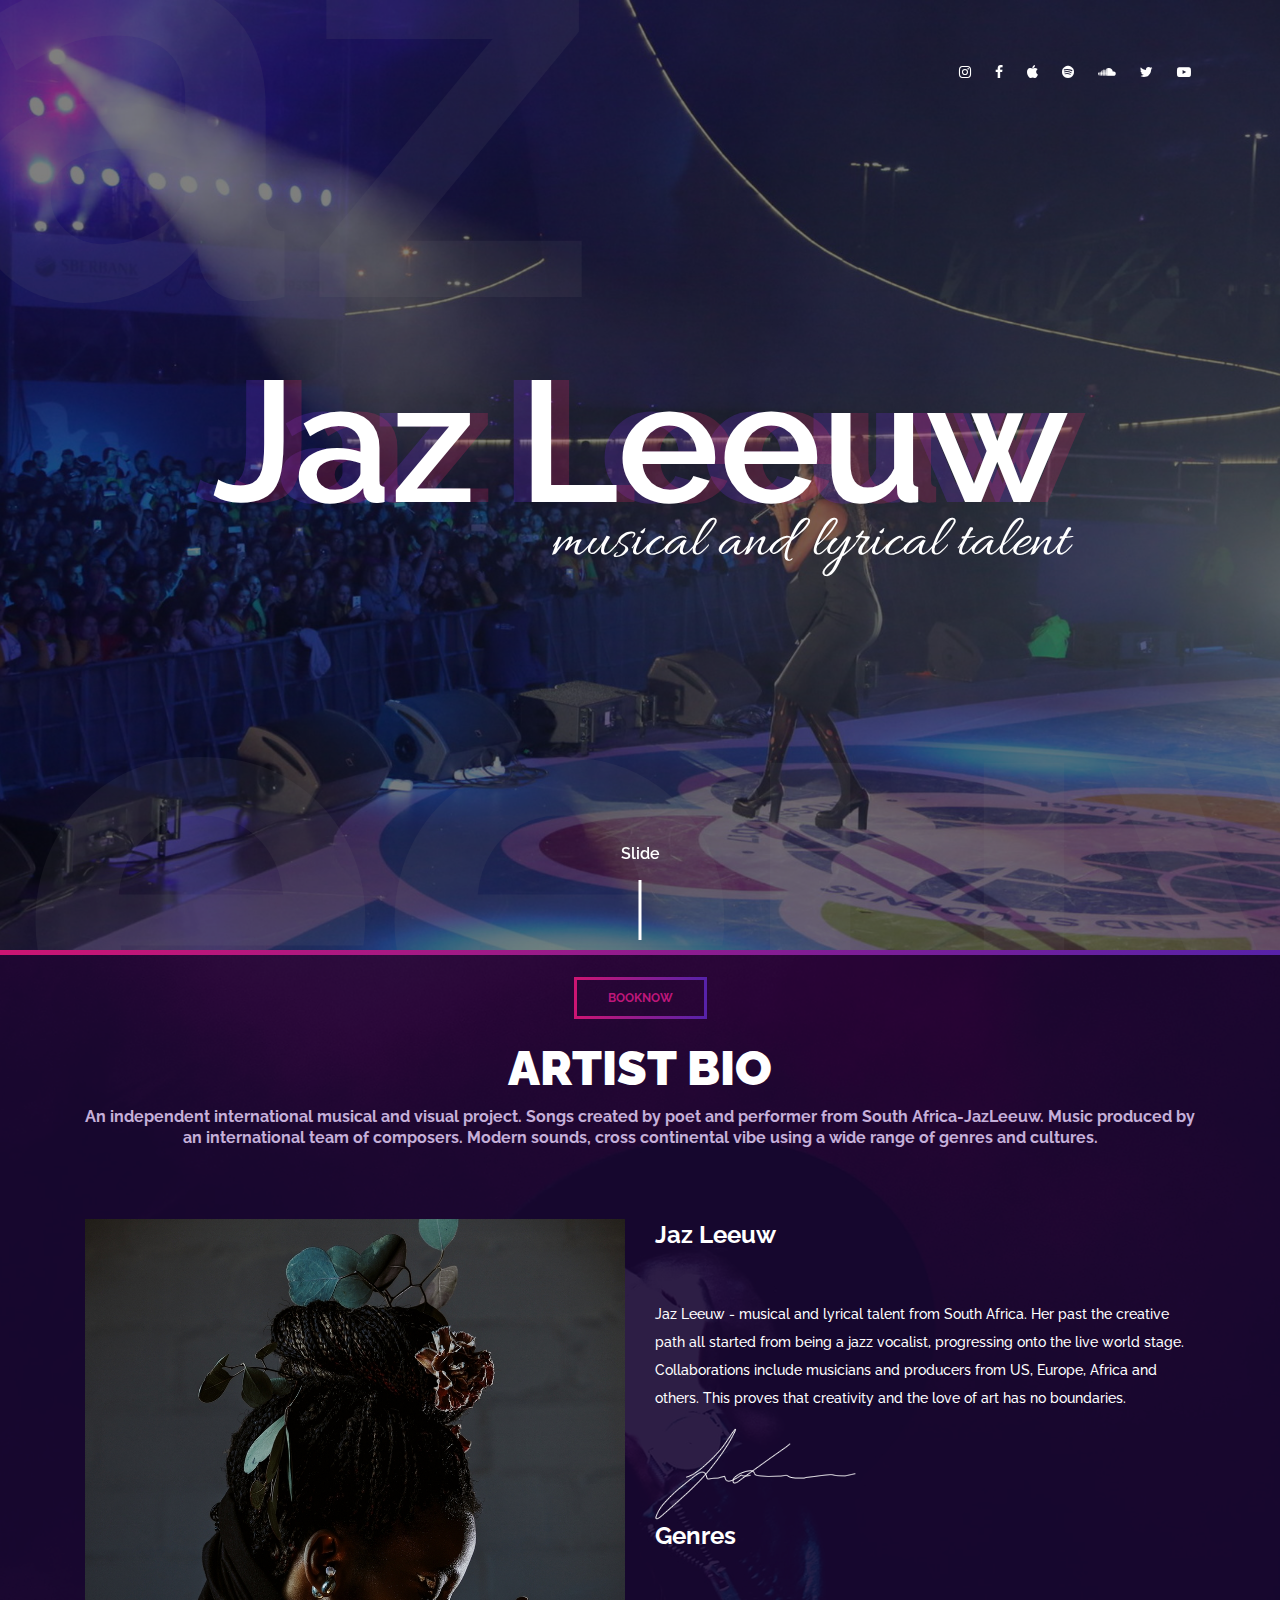
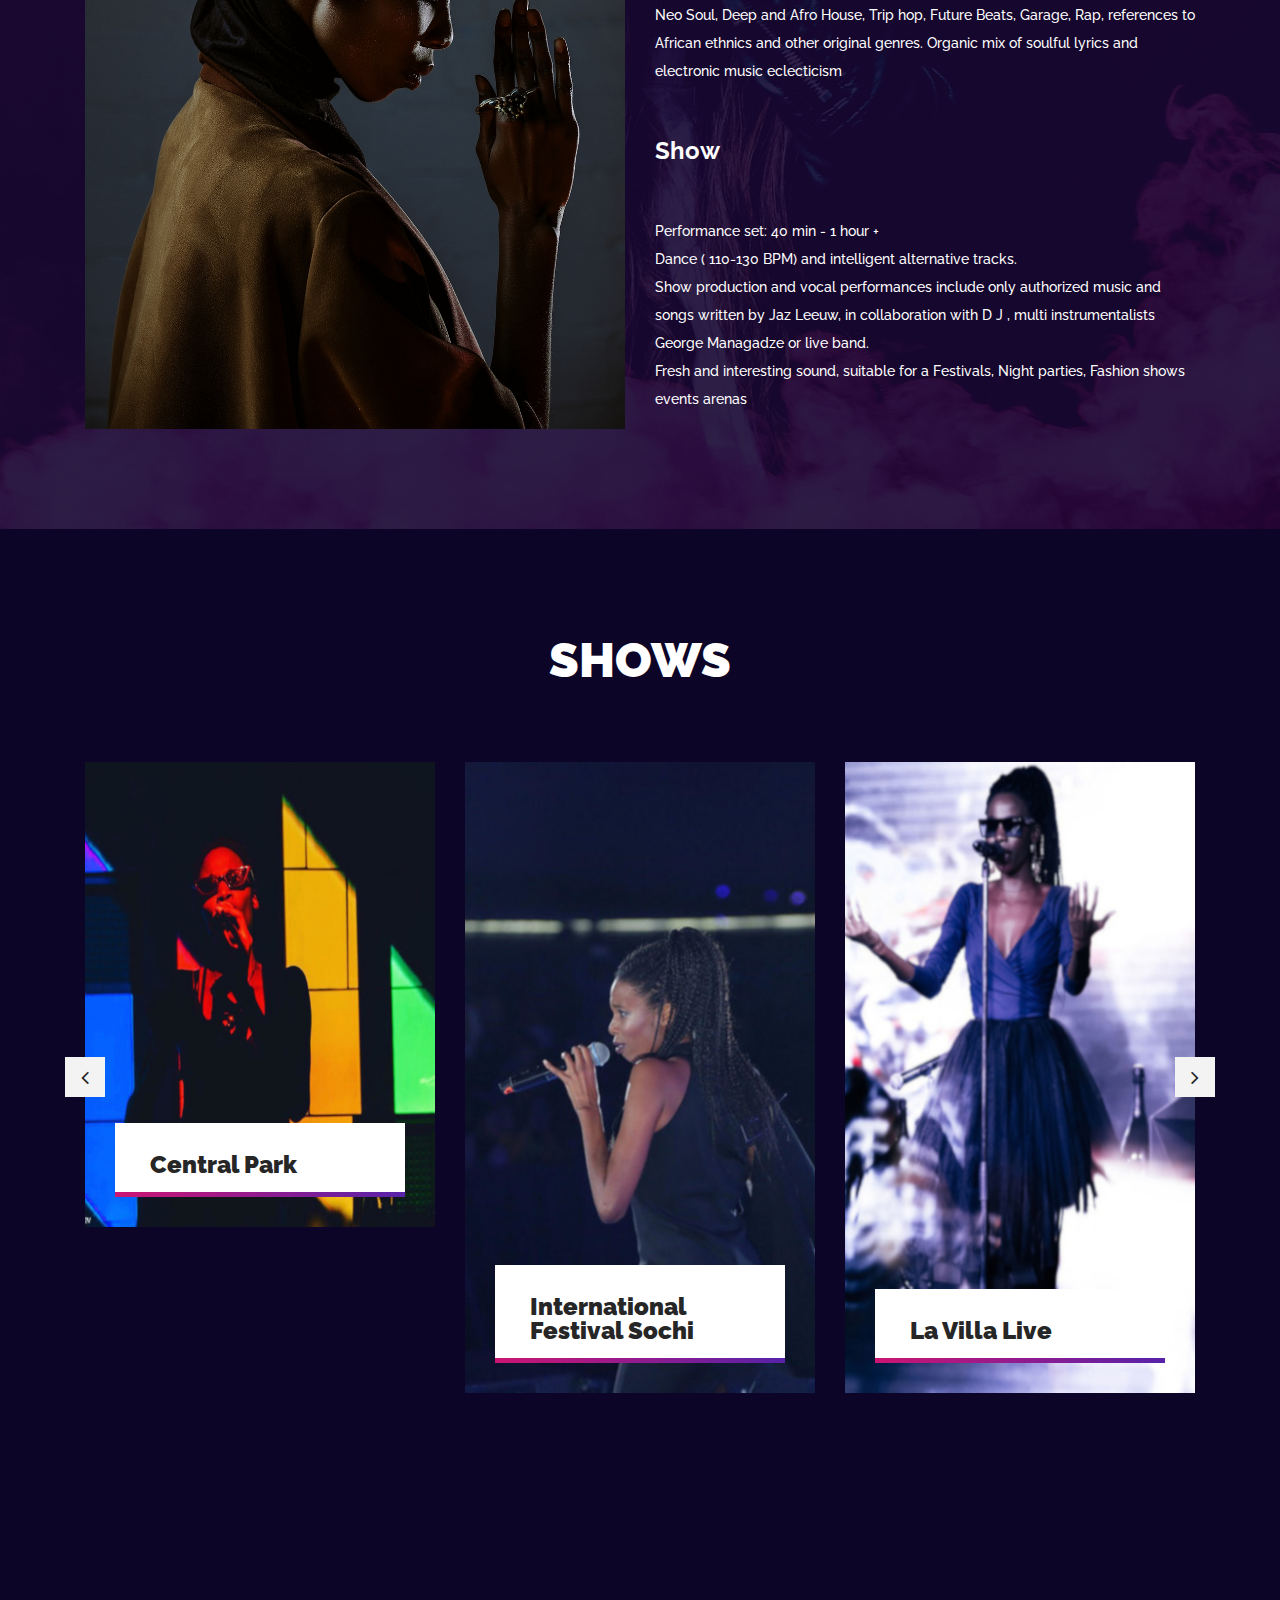
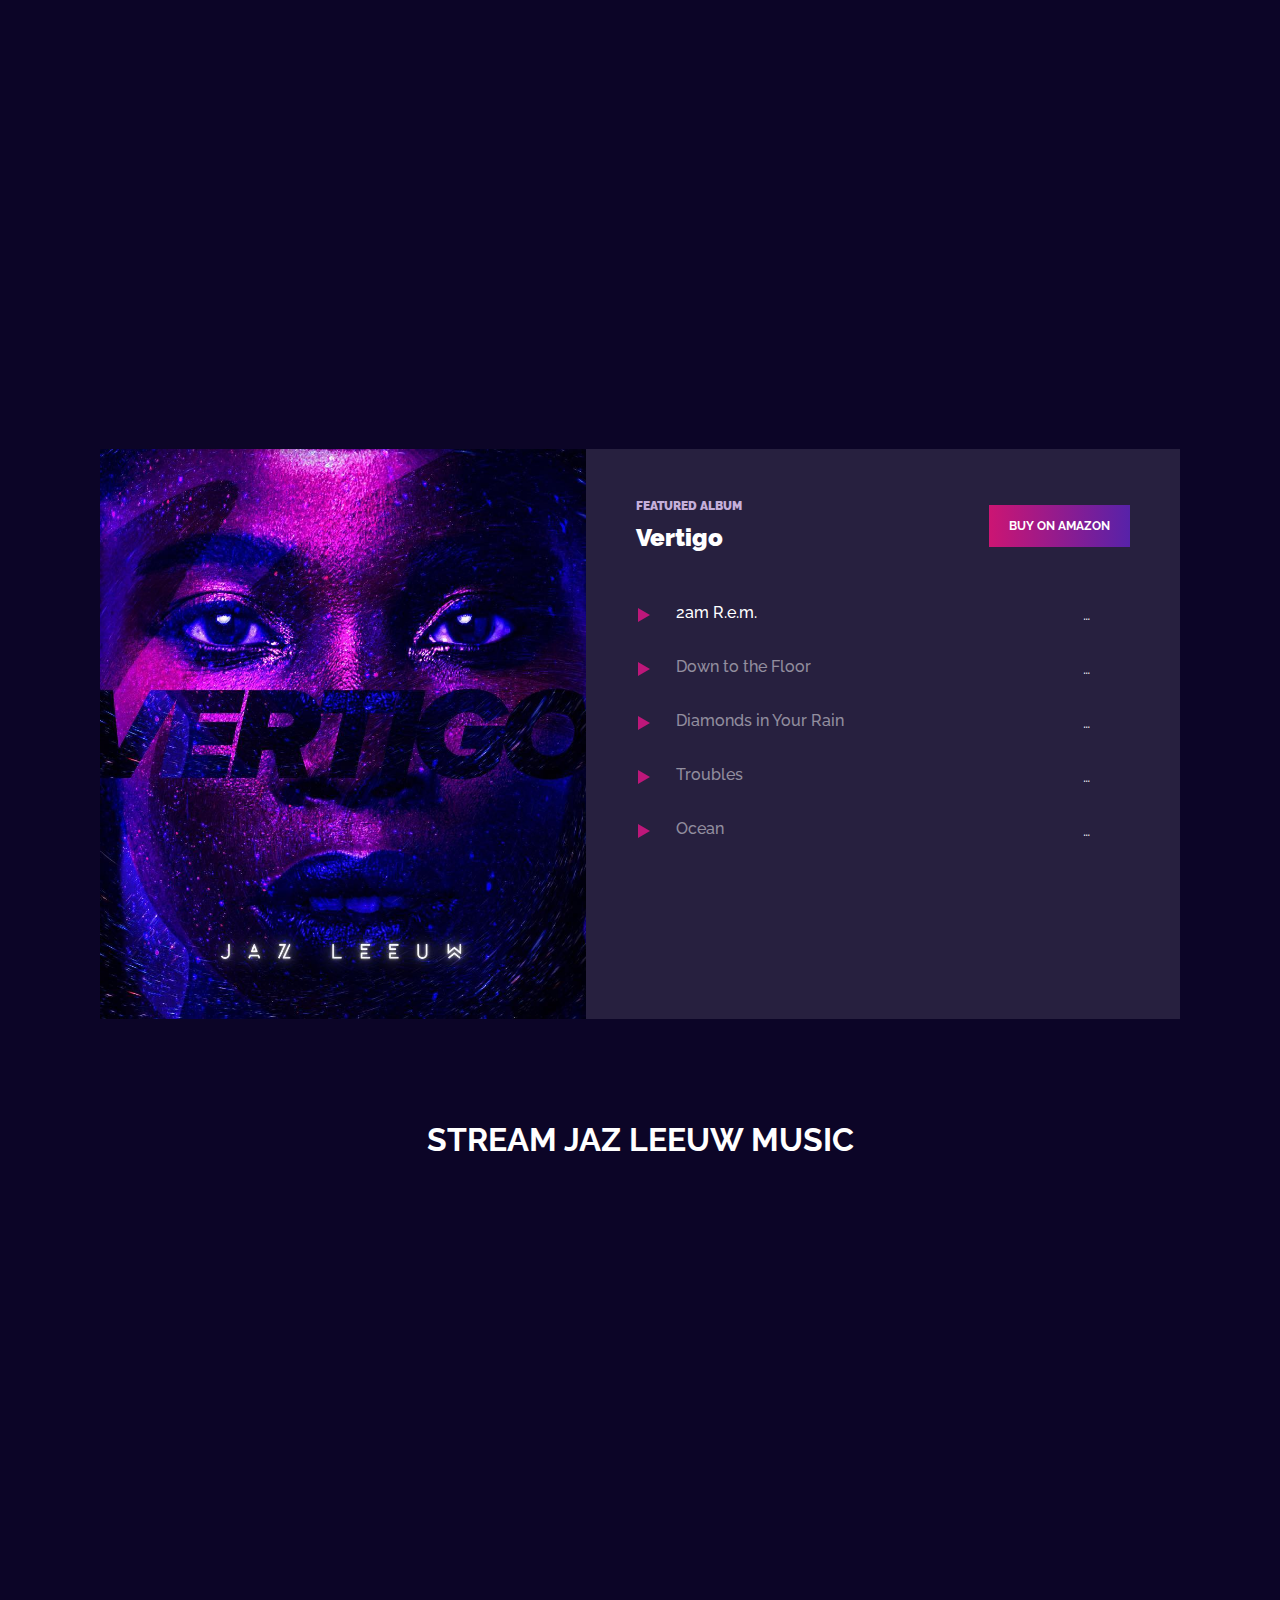
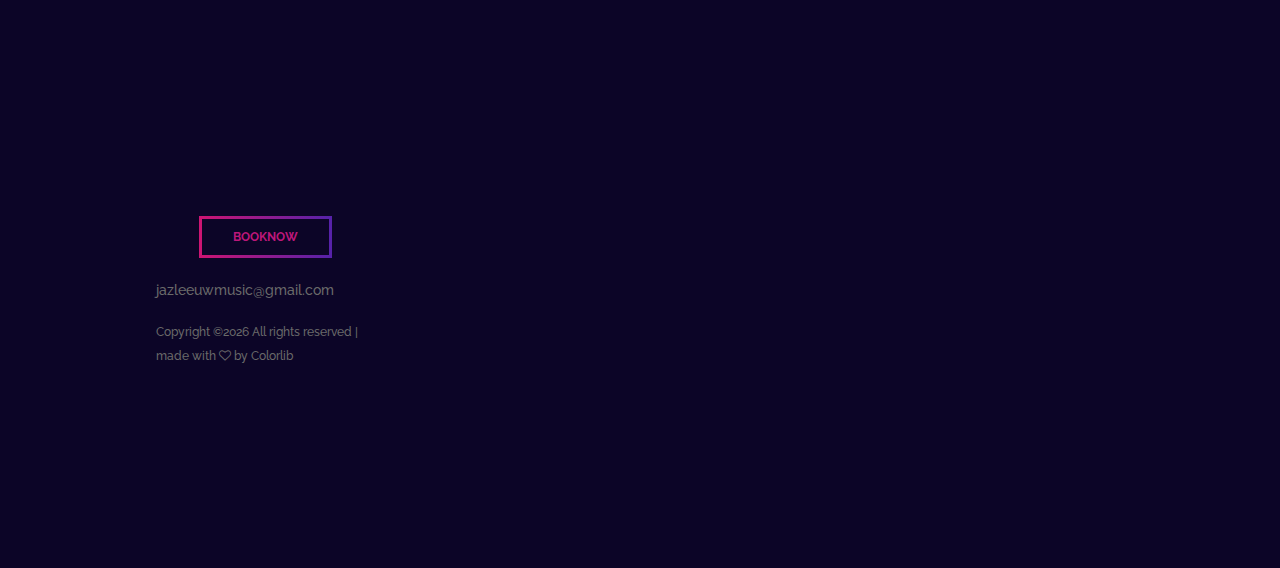
==== commit fbff4fb9: "Update index.html" ====
--- a/index.html
+++ b/index.html
@@ -464,7 +464,7 @@
                                 <!-- Single Featured Shows -->
                 
                 <div class="single-featured-shows">
-                    <img src="img/SofarSounds.png" alt="">
+                    <img src="img/fs5.jpg" alt="">
                     <!-- Content -->
                     <div class="featured-shows-content">
                         <div class="shows-text">
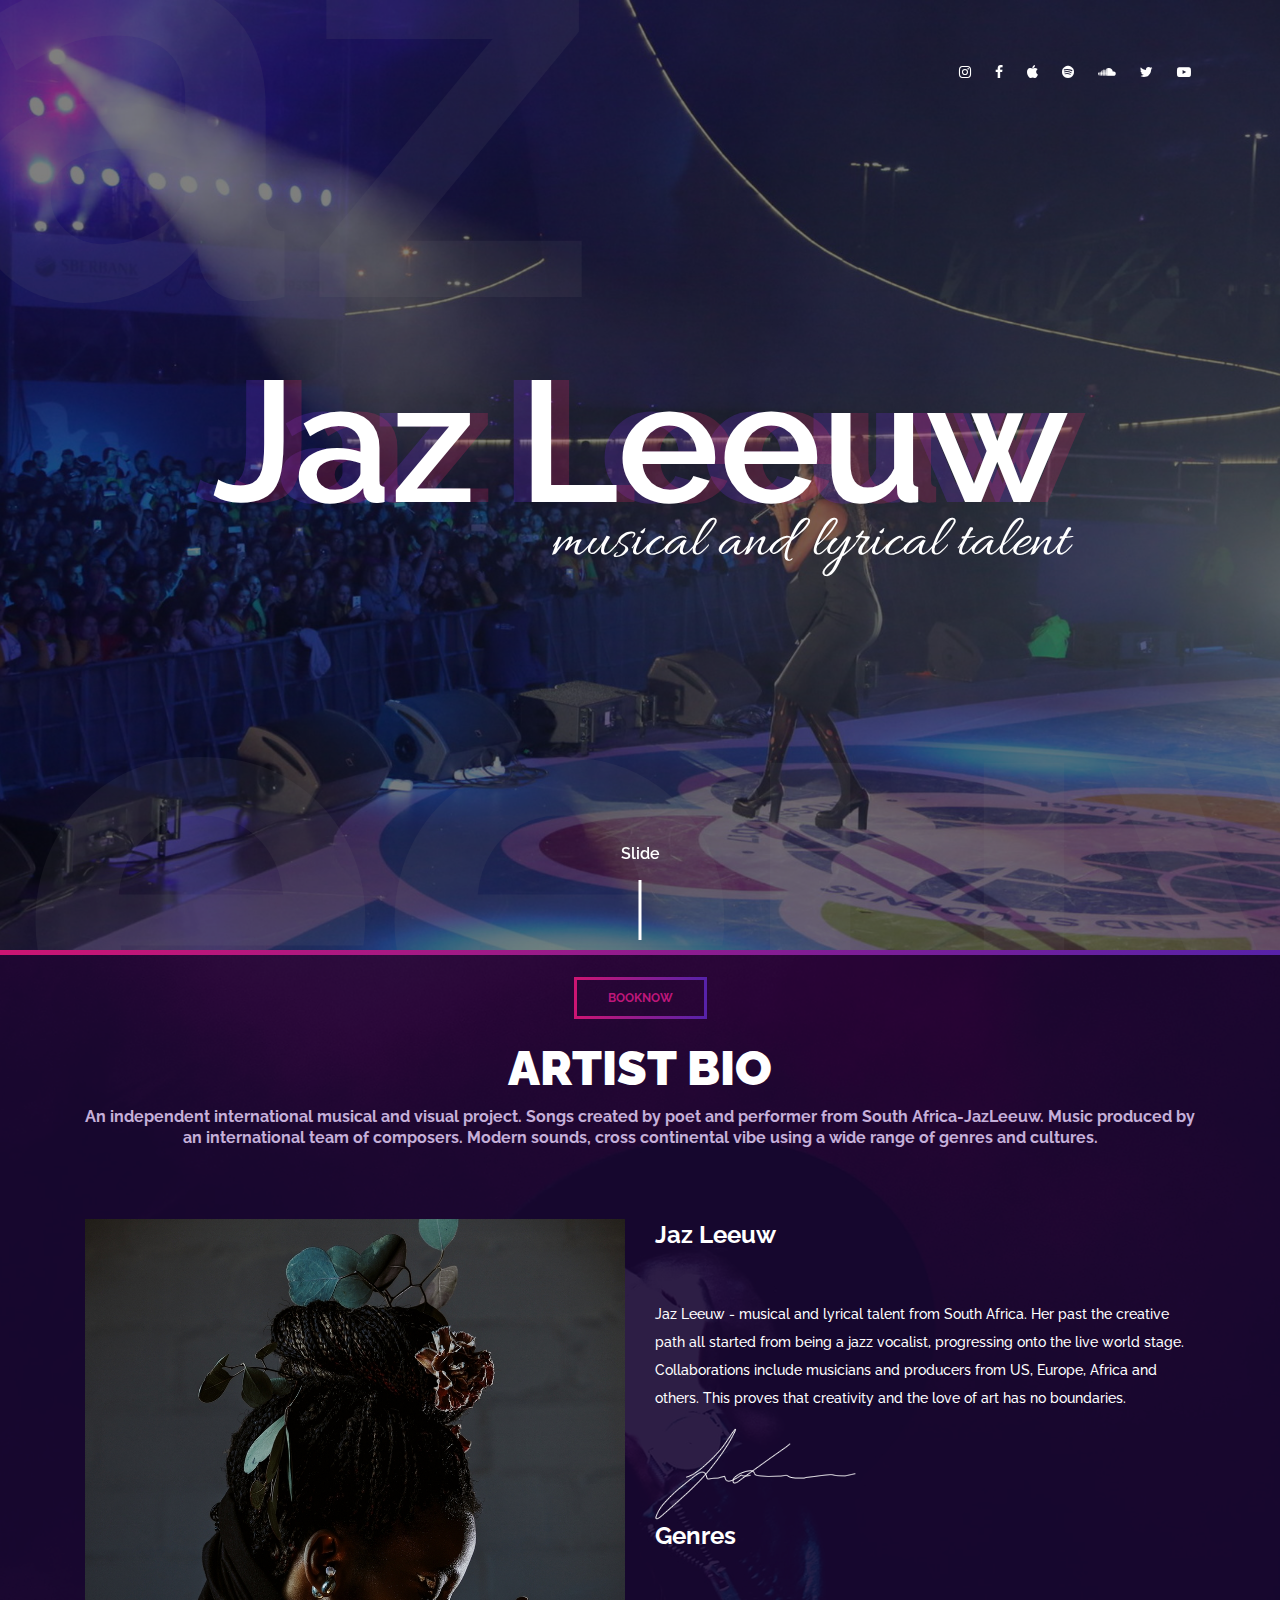
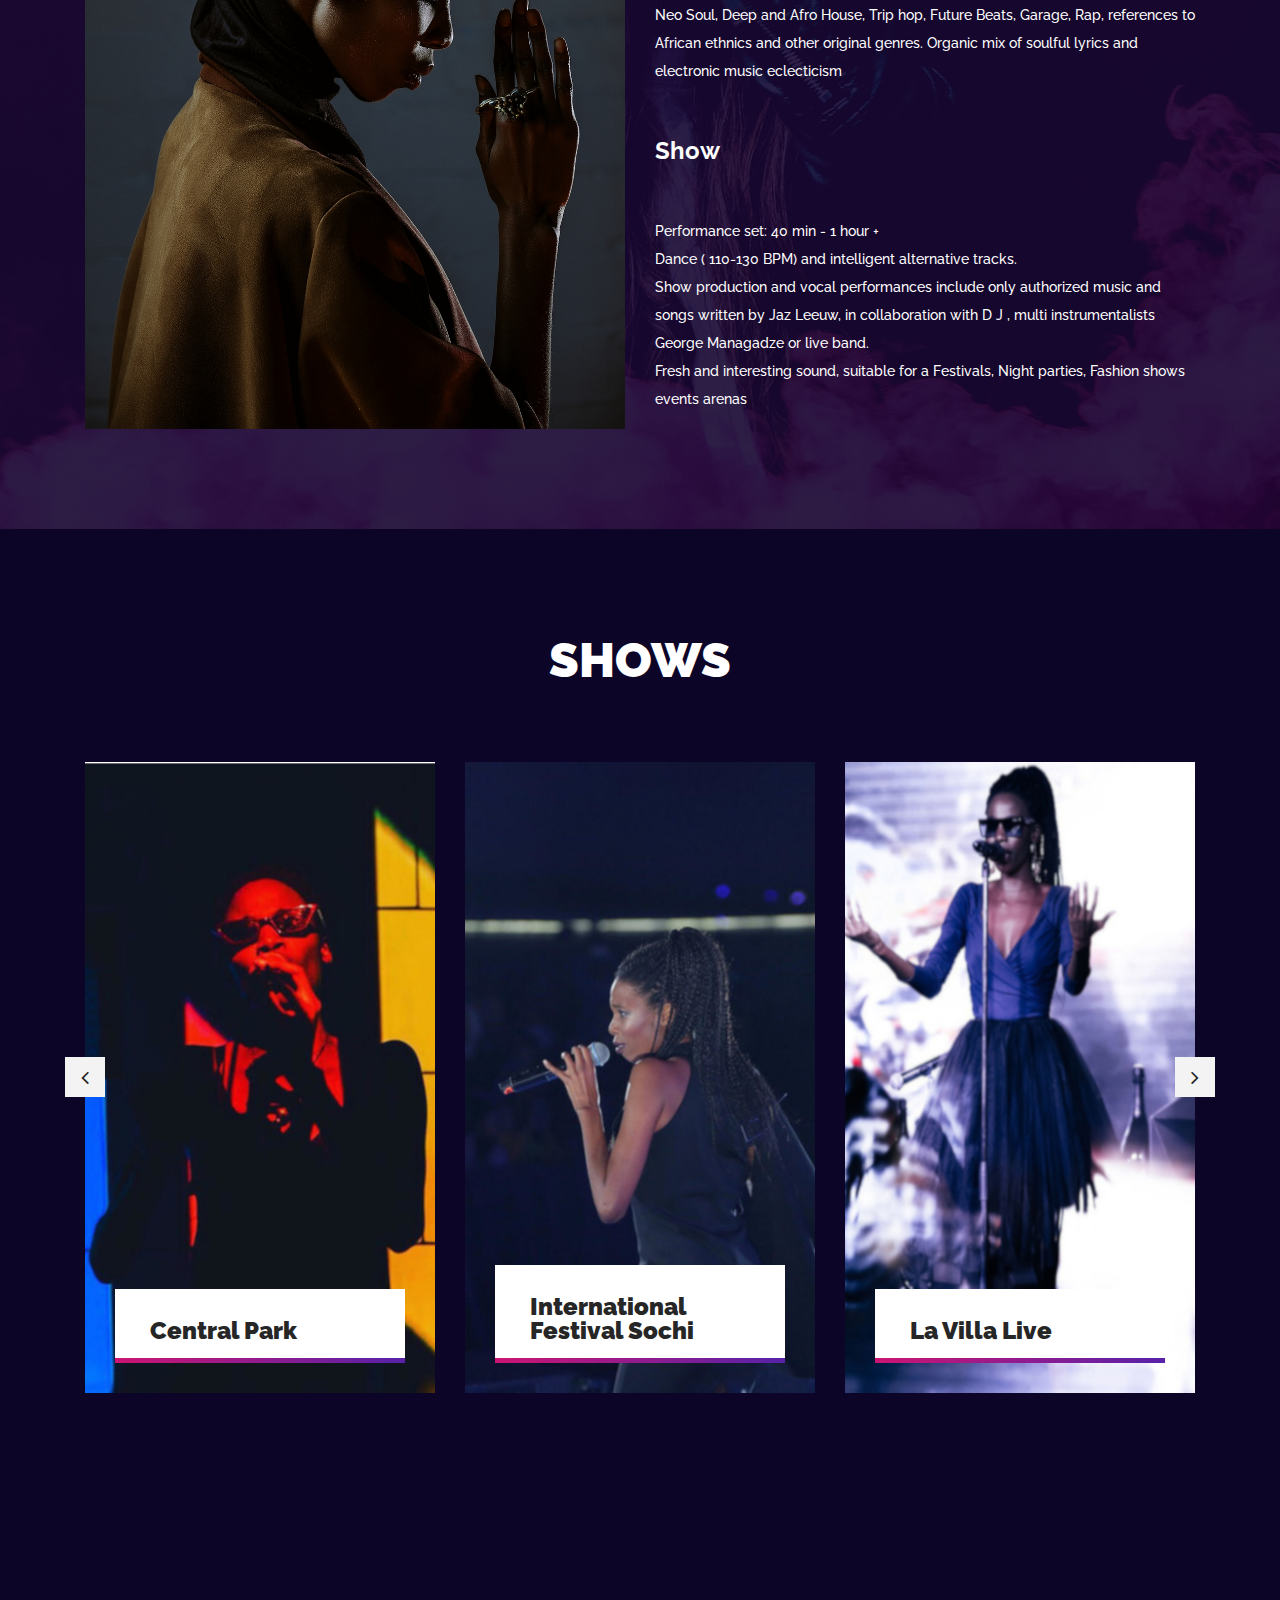
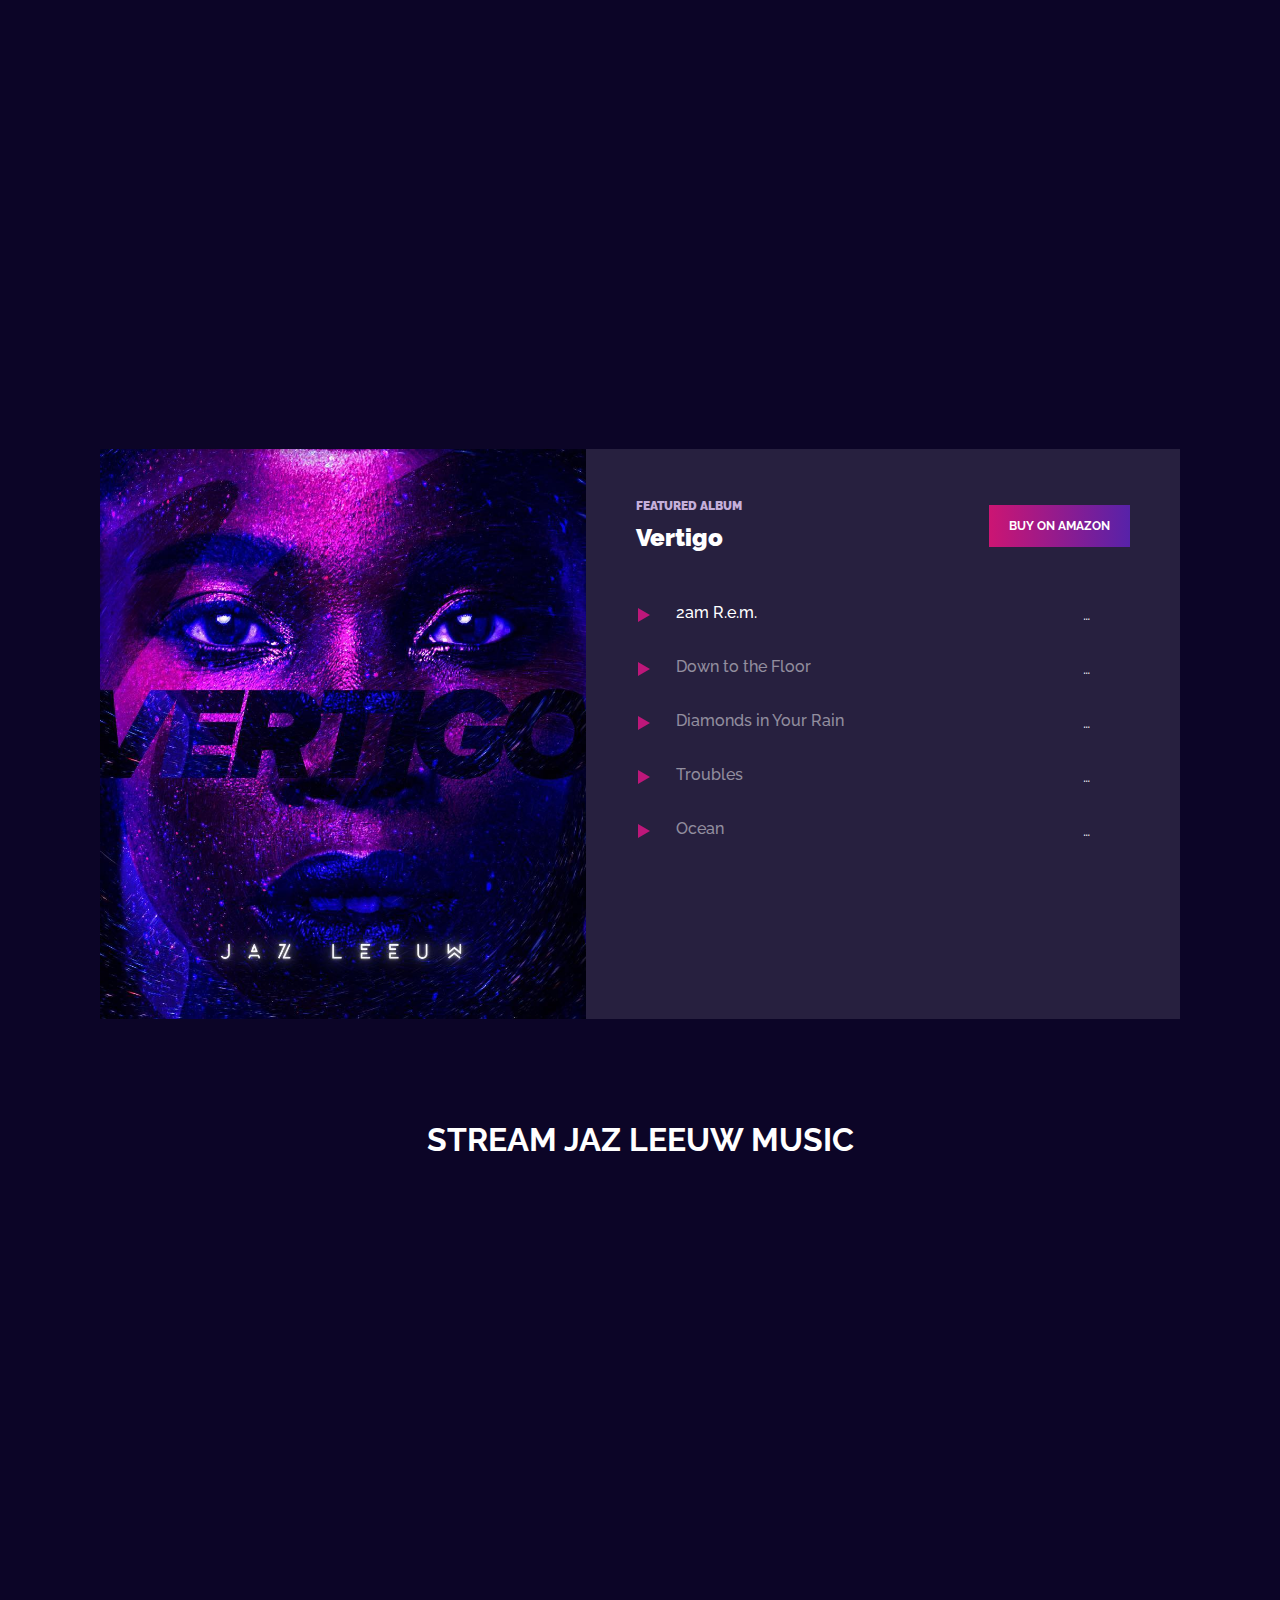
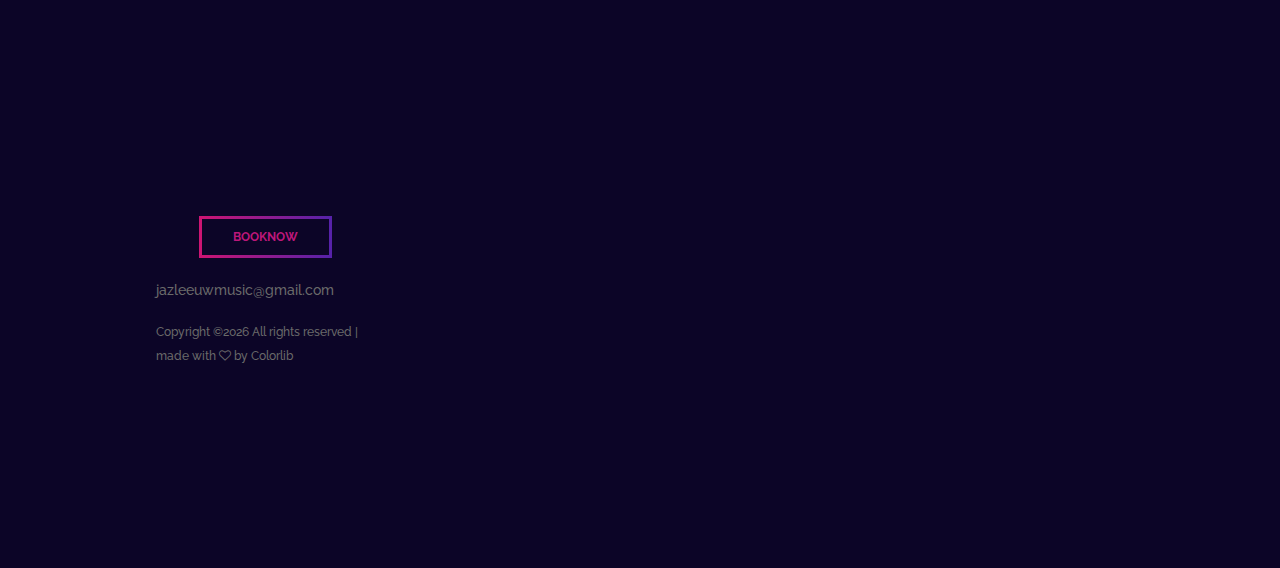
==== commit 5ed1e10c: "Update index.html" ====
--- a/index.html
+++ b/index.html
@@ -395,7 +395,7 @@
 
                 <!-- Single Featured Shows -->
                 <div class="single-featured-shows">
-                    <img src="img/Central_Park.png" alt="">
+                    <img src="img/fs6.jpg" alt="">
                     <!-- Content -->
                     <div class="featured-shows-content">
                         <div class="shows-text">
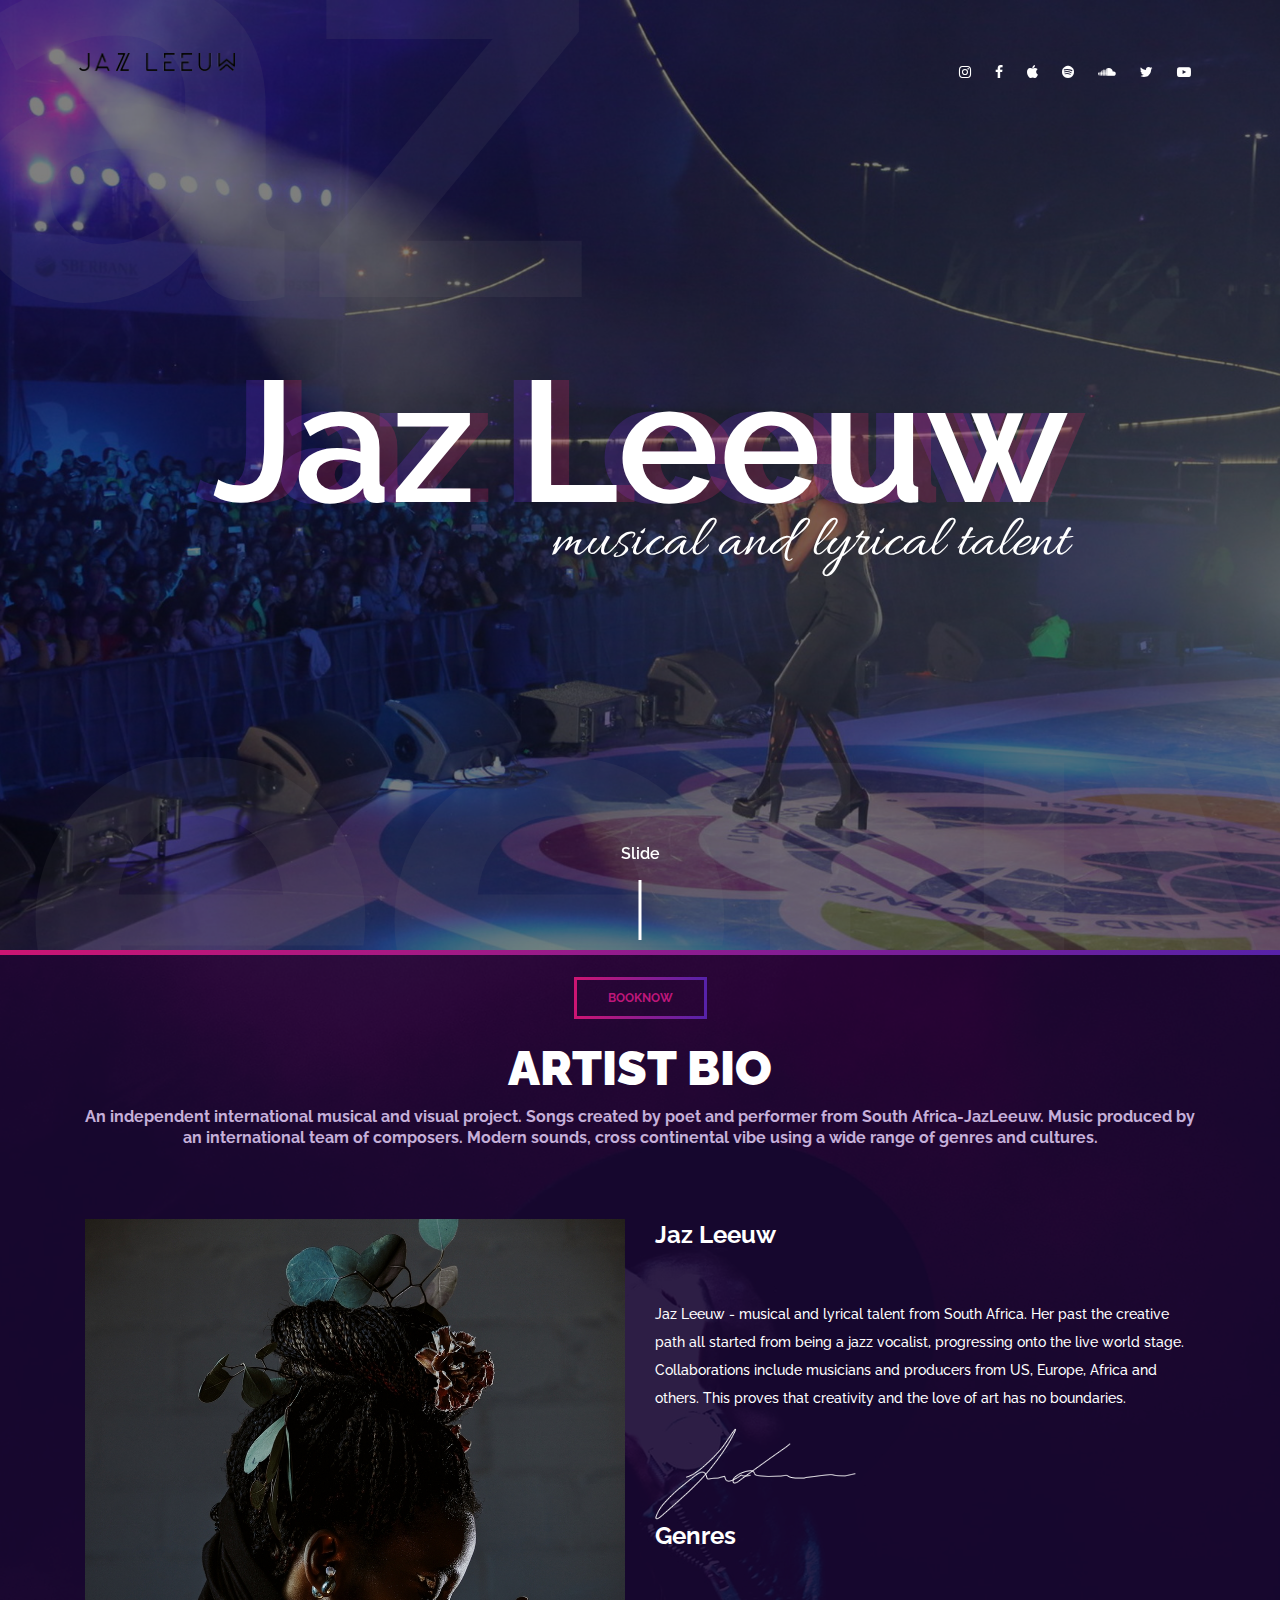
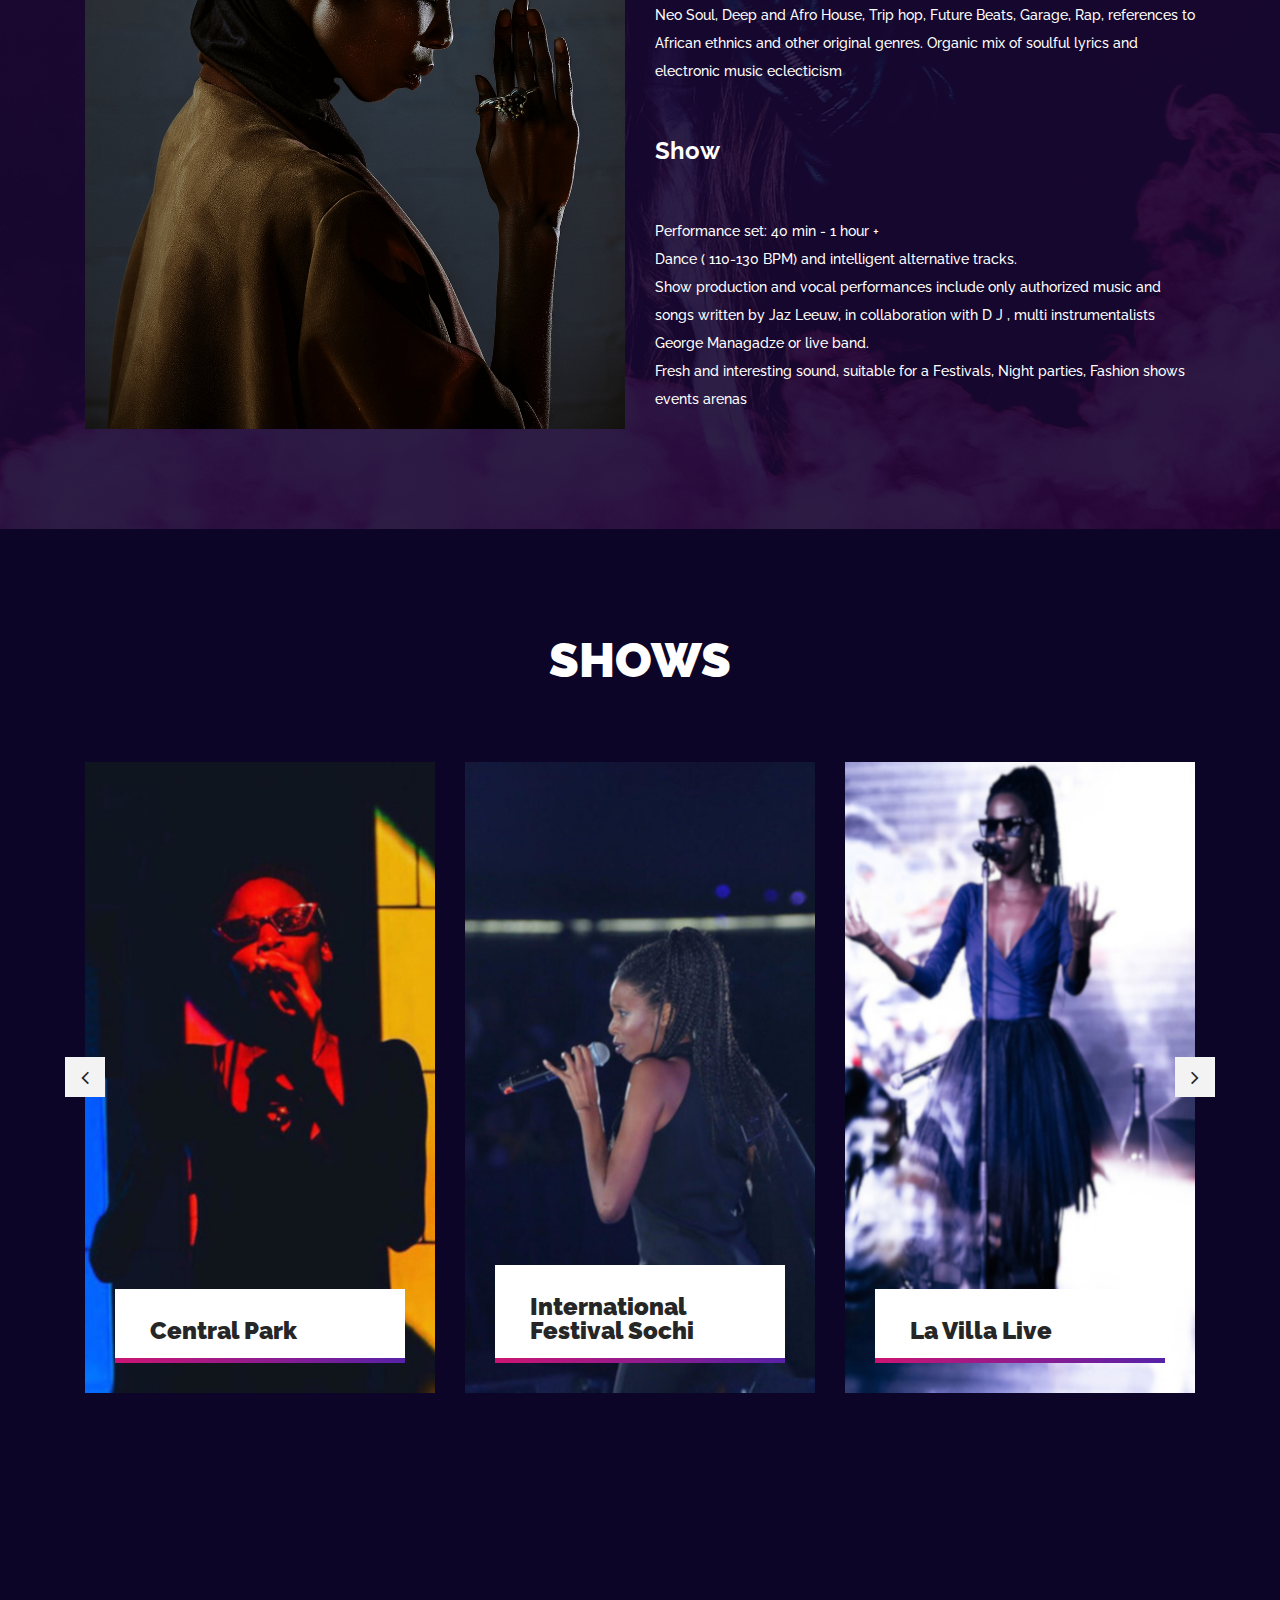
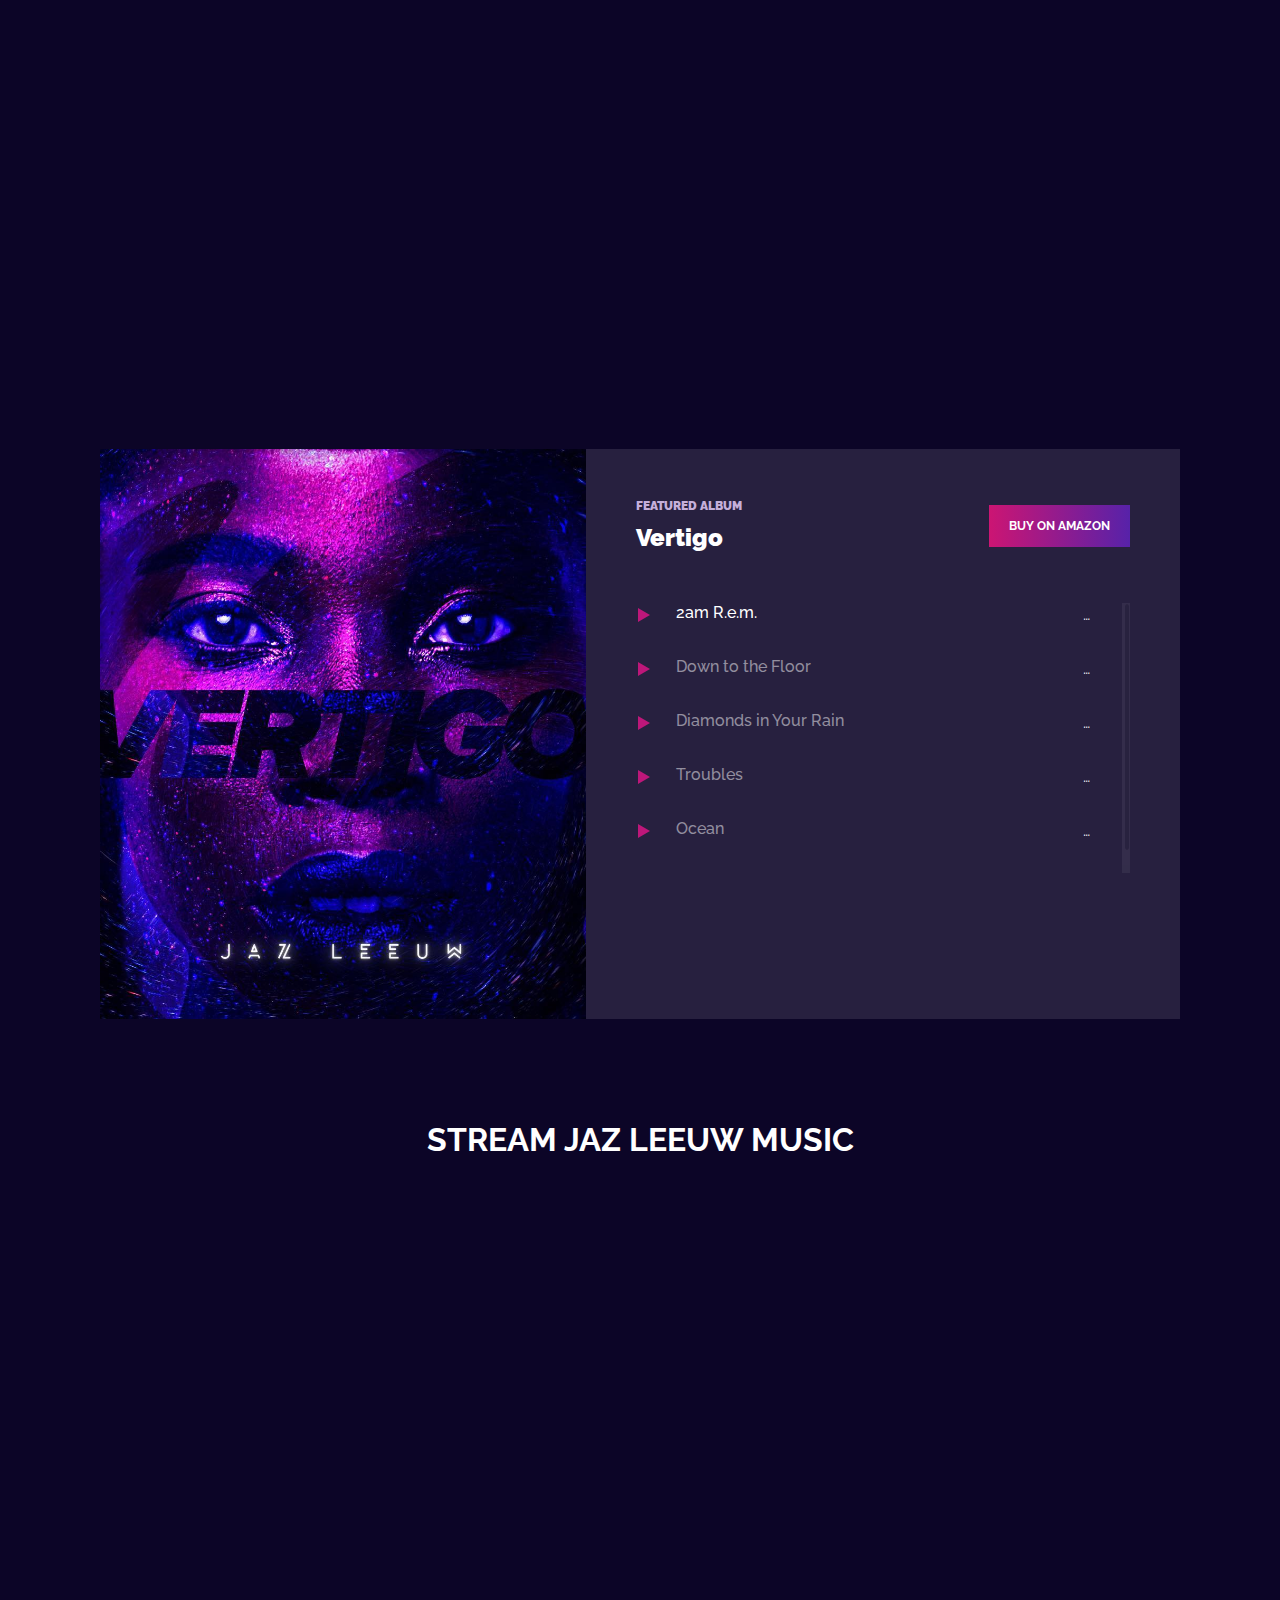
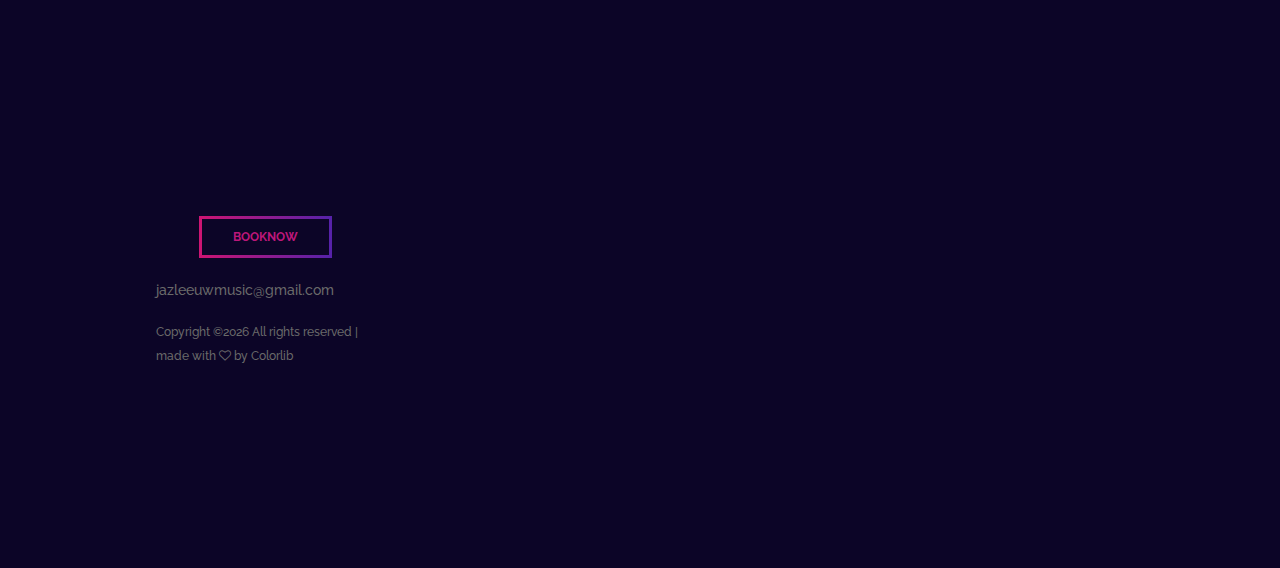
==== commit 9bc22fd4: "Update index.html" ====
--- a/index.html
+++ b/index.html
@@ -43,7 +43,7 @@
     position: relative;
     max-width: 120%;
     top: -12px;
-                            " src="https://raw.githubusercontent.com/jazleeuwmusic/jazleeuwmusic.github.io/master/img/Jaz%20Leeuw%20logoo.png" alt=""></a>
+                            " src="img/JL_logo2.png" alt=""></a>
 
                         <!-- Navbar Toggler -->
                         <div class="classy-navbar-toggler">
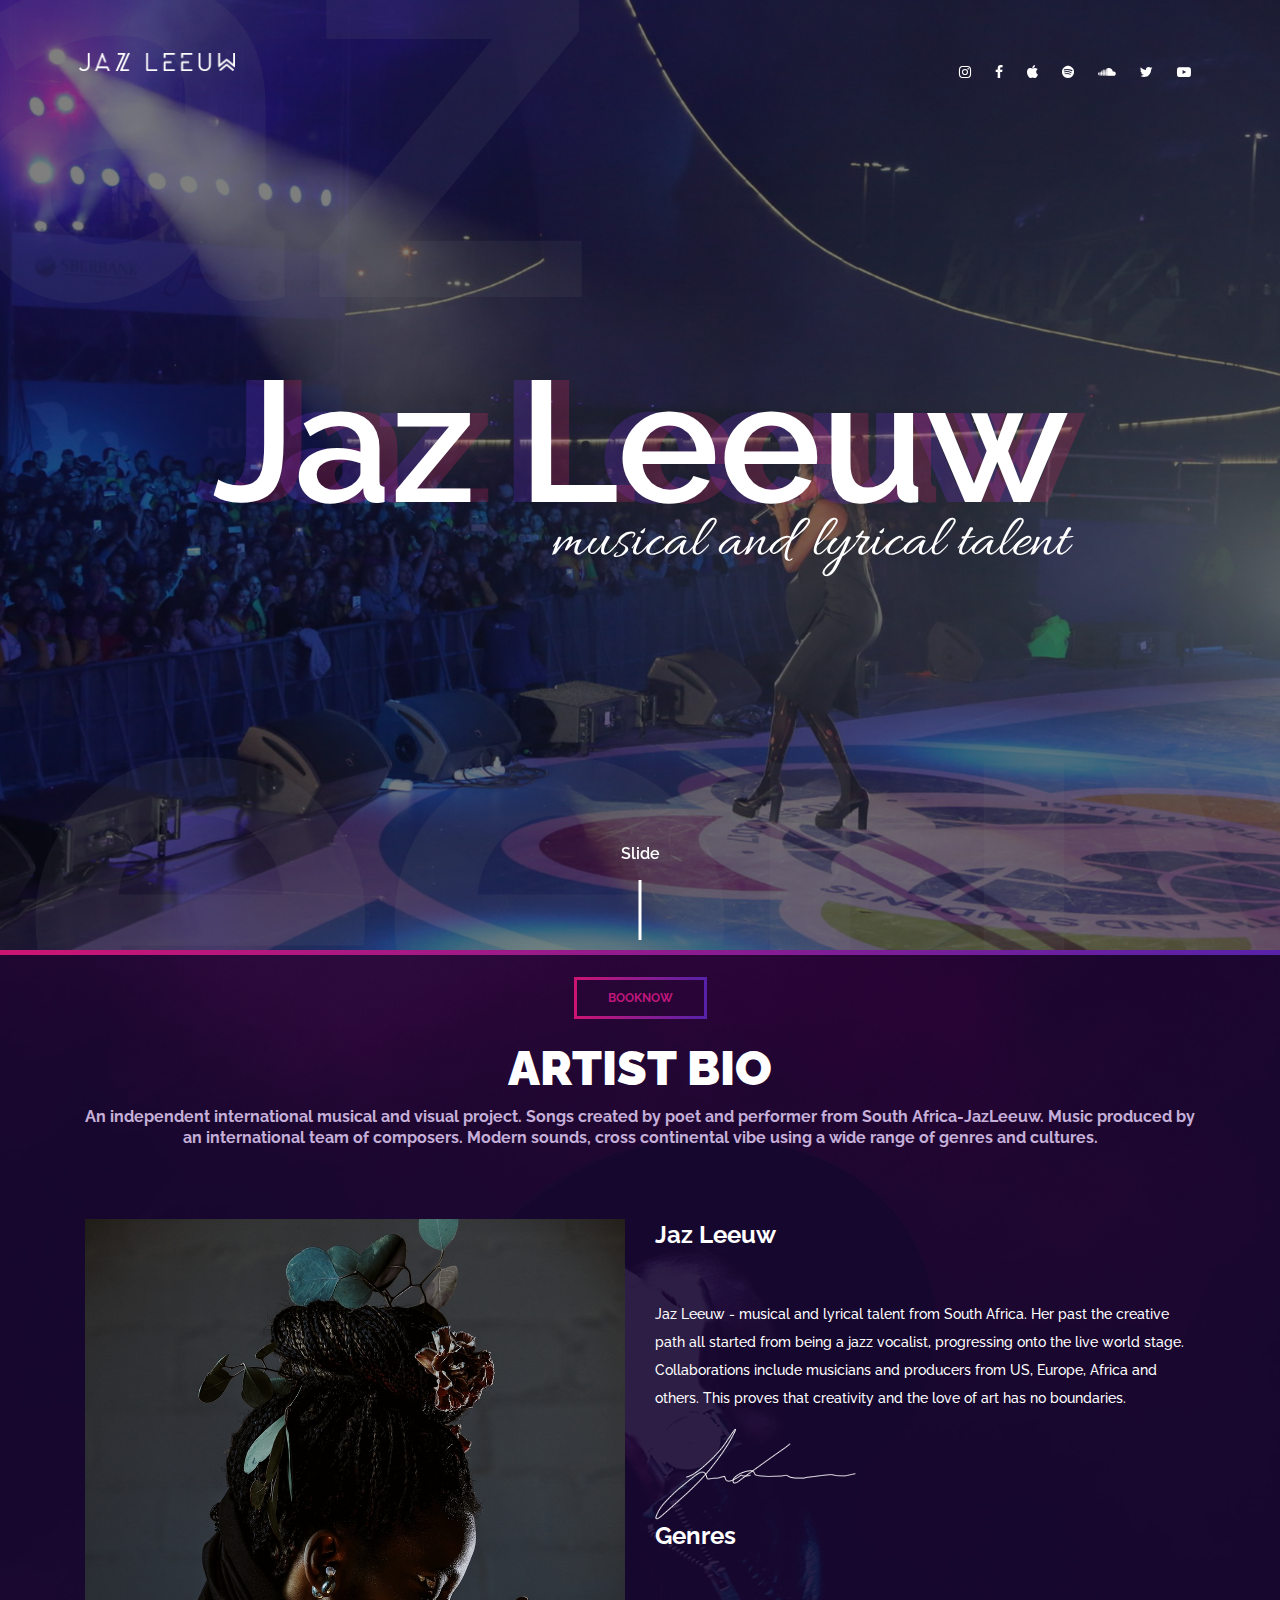
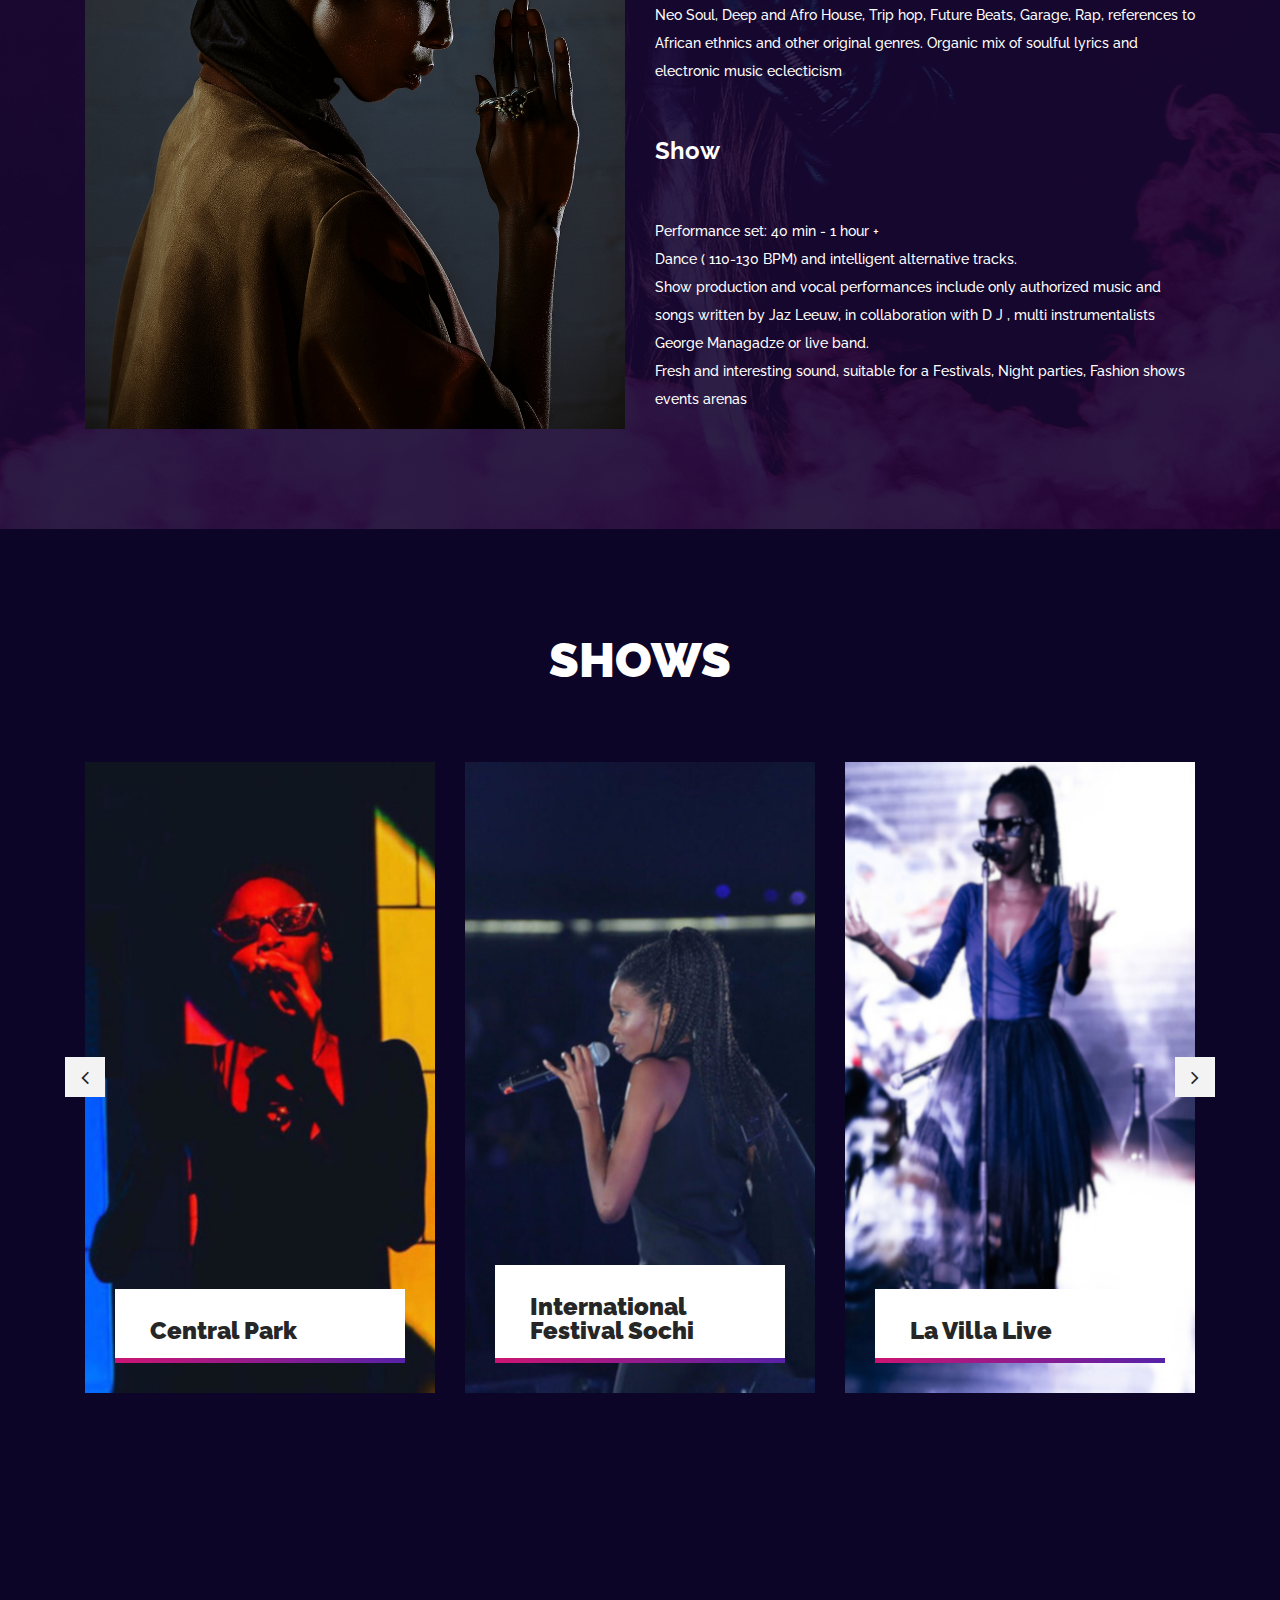
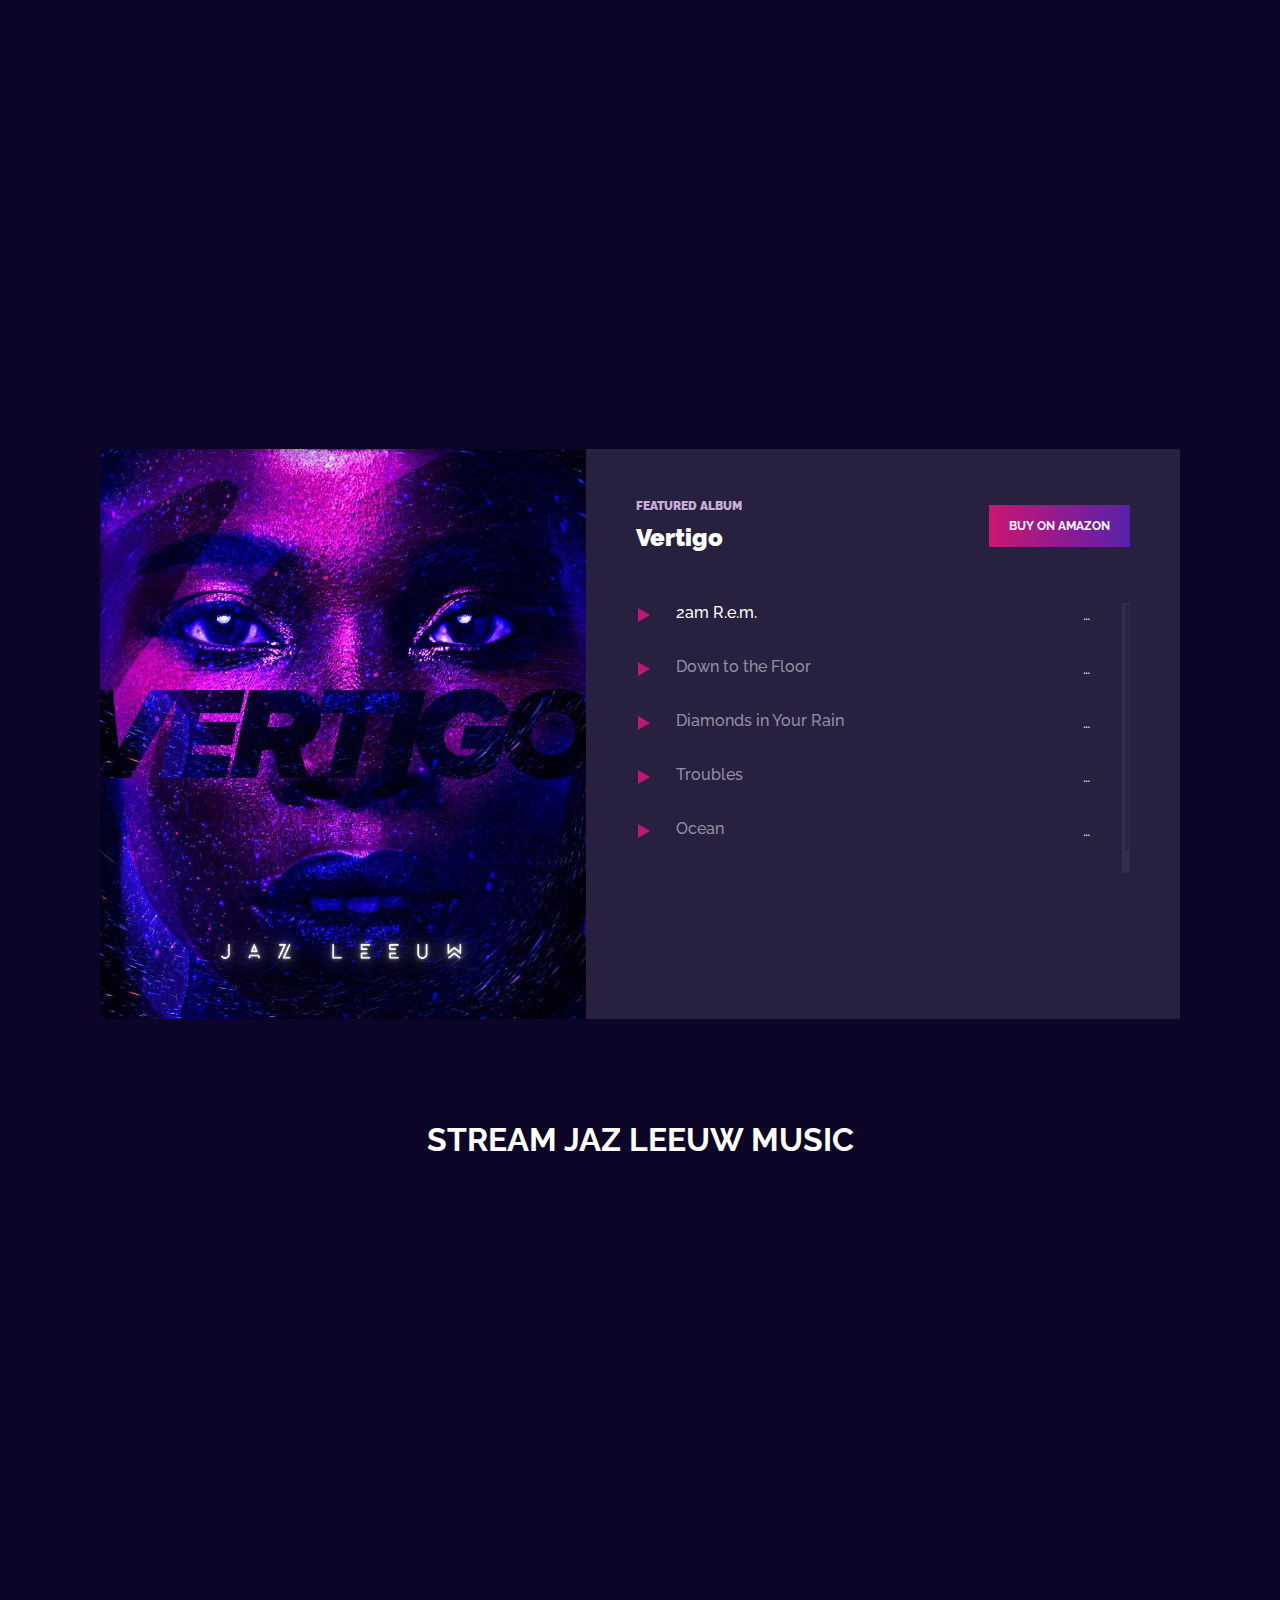
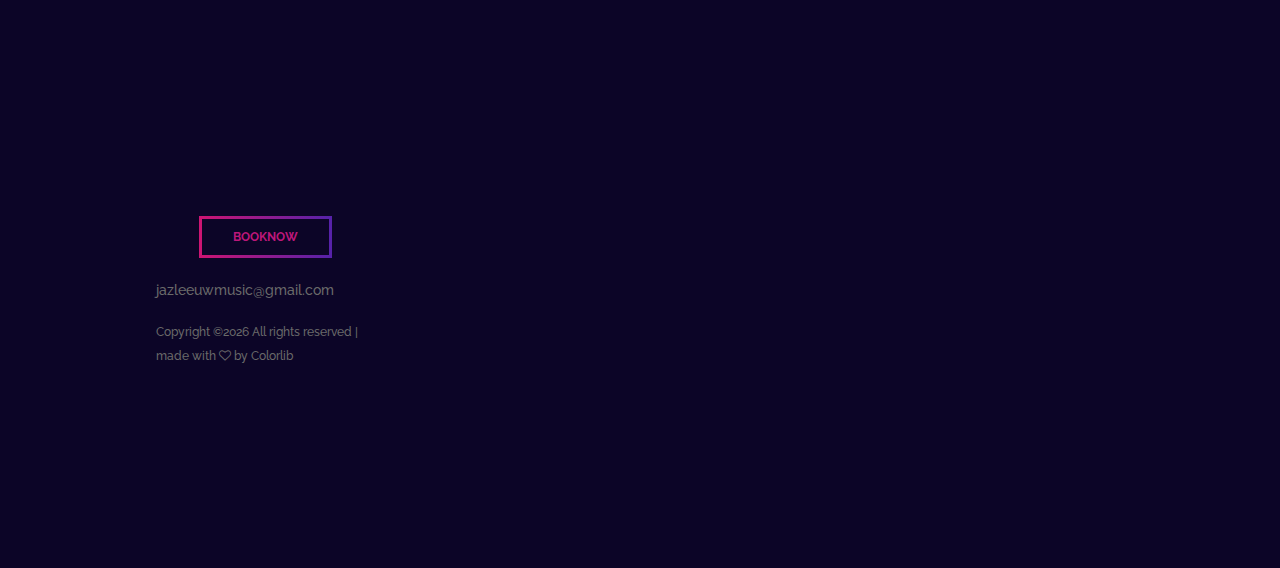
==== commit 9759fbc3: "Update index.html" ====
--- a/index.html
+++ b/index.html
@@ -43,7 +43,7 @@
     position: relative;
     max-width: 120%;
     top: -12px;
-                            " src="img/JL_logo2.png" alt=""></a>
+                            " src="img/JL_logo2W.png" alt=""></a>
 
                         <!-- Navbar Toggler -->
                         <div class="classy-navbar-toggler">
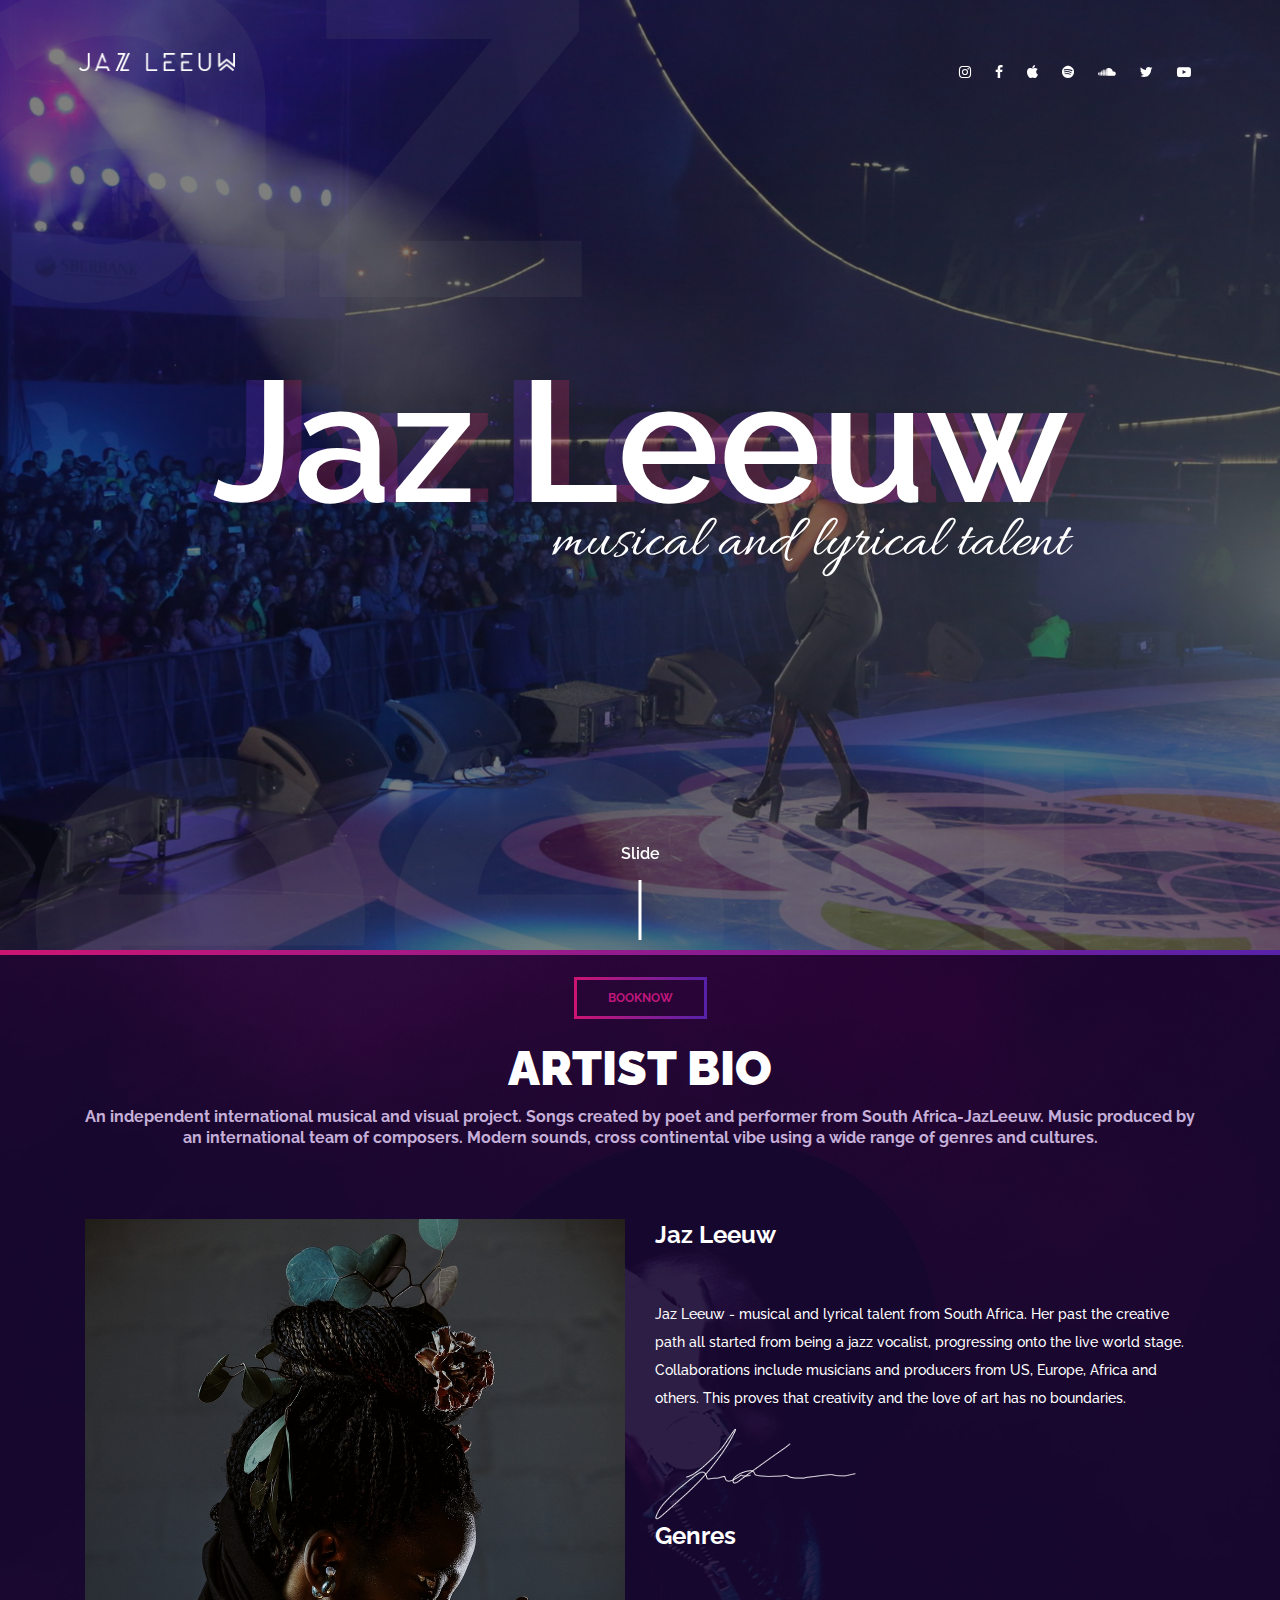
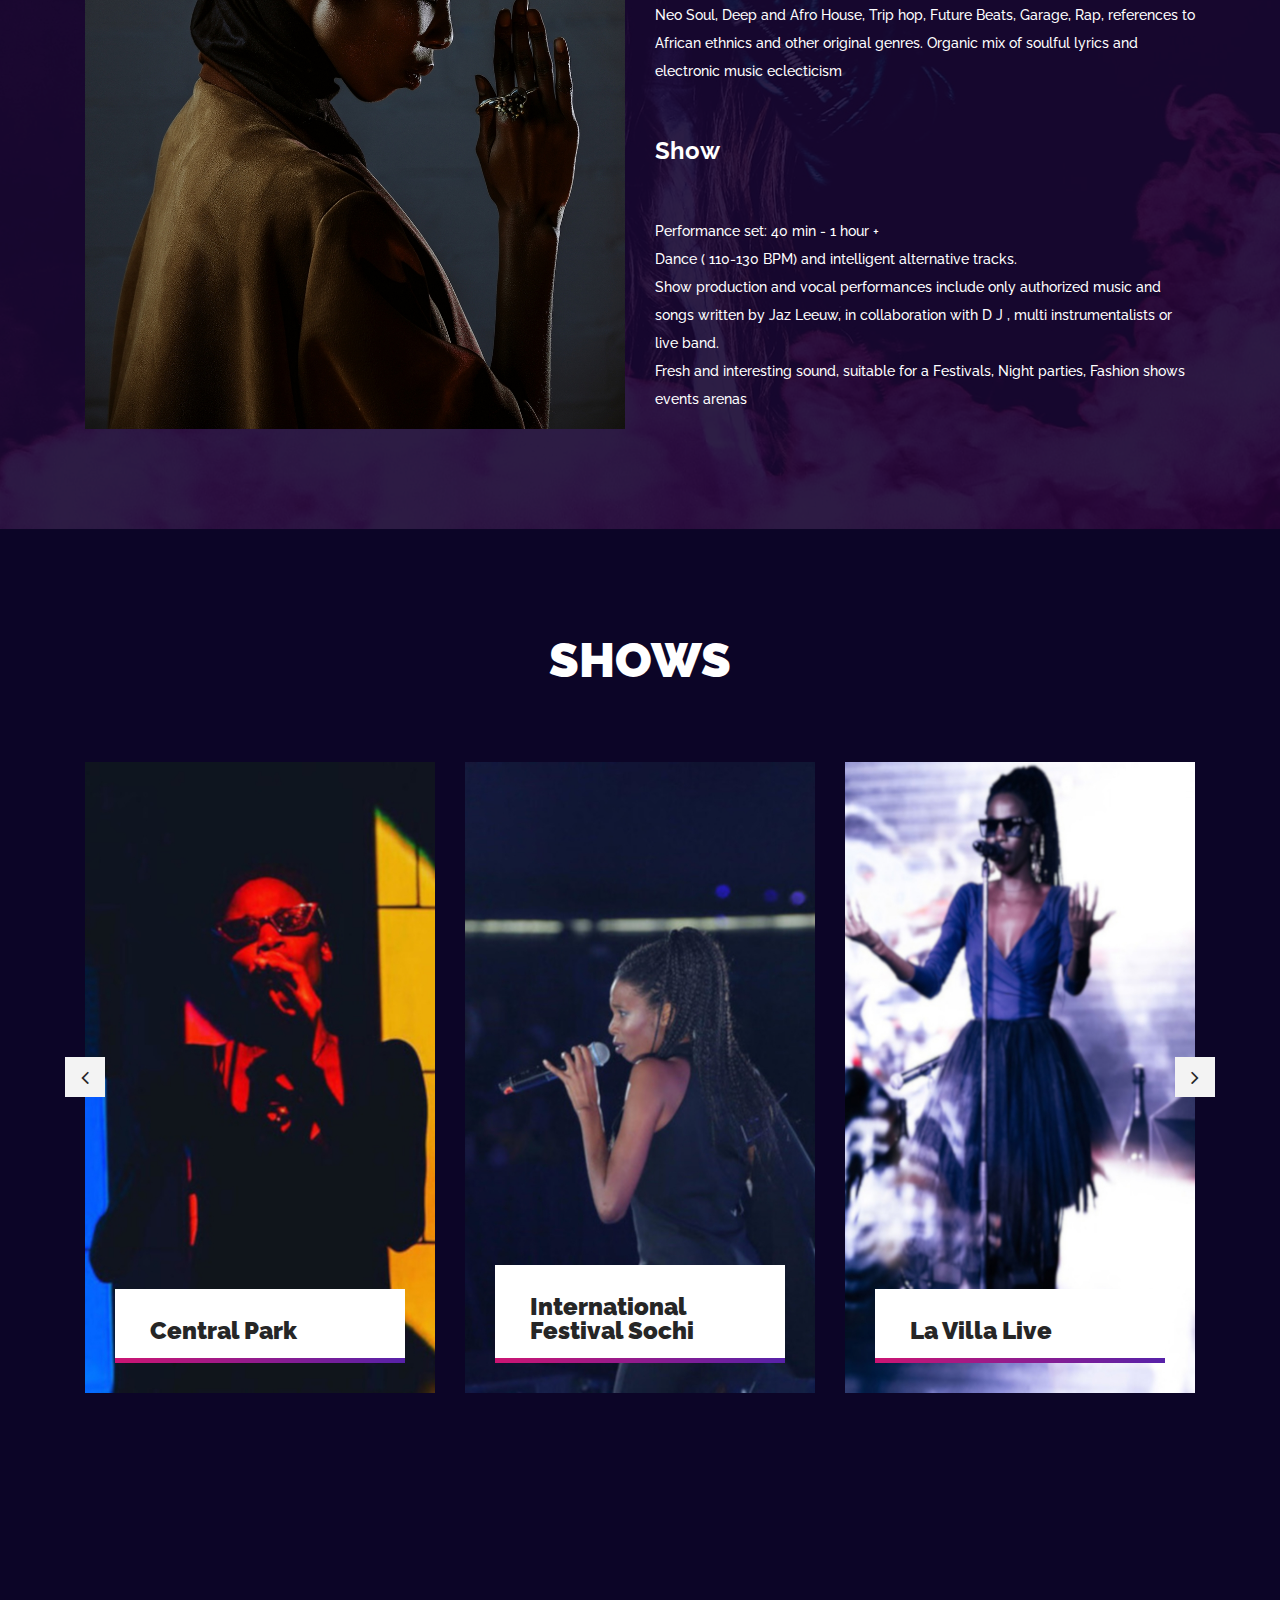
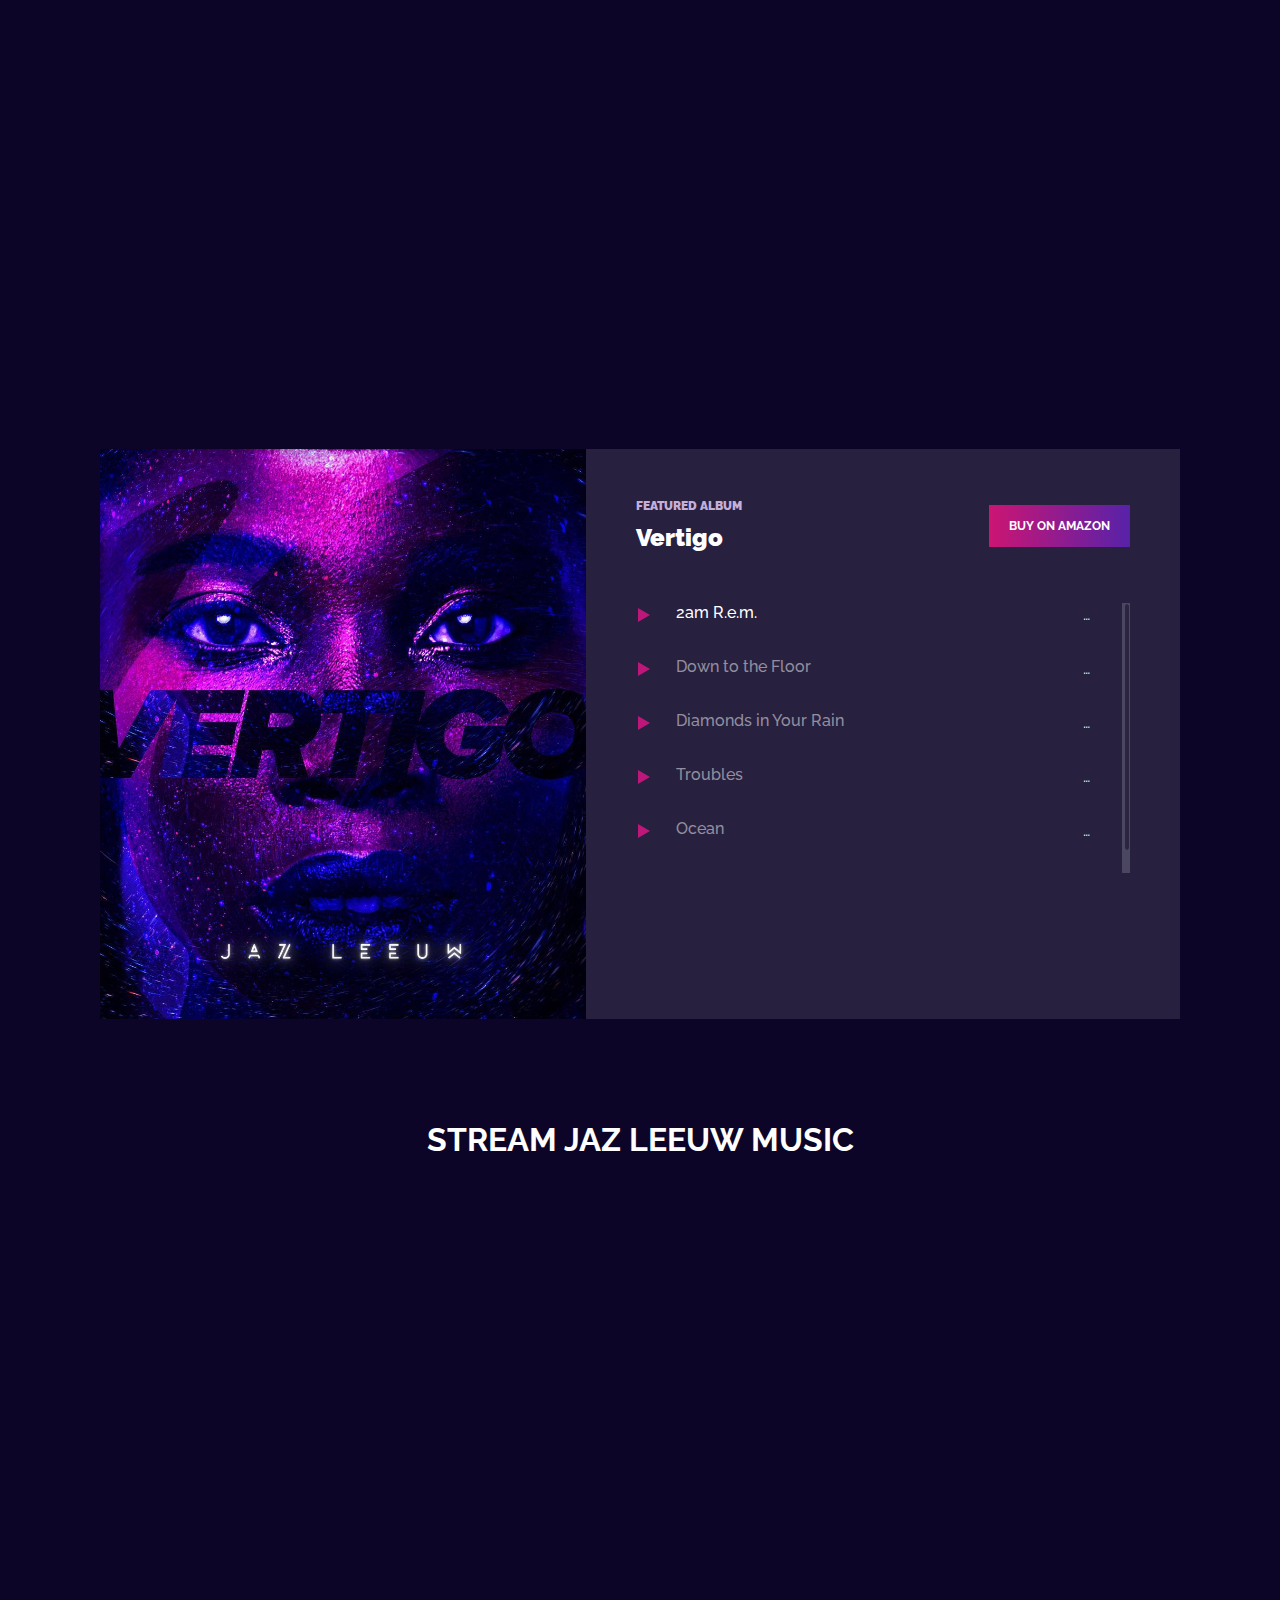
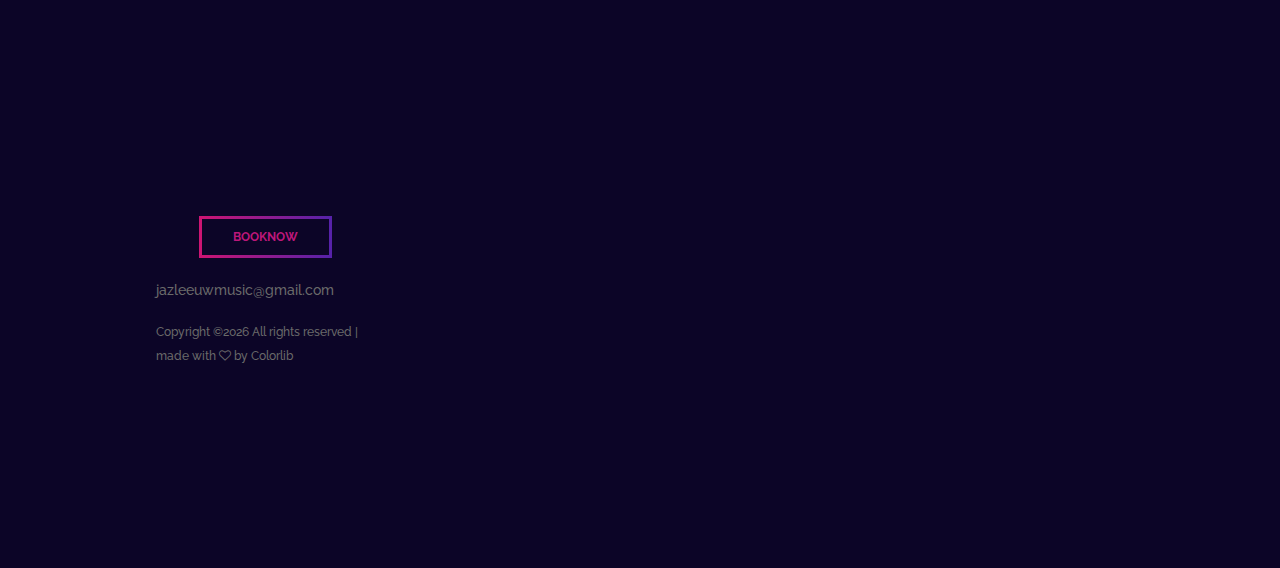
==== commit 17650c6f: "Update index.html" ====
--- a/index.html
+++ b/index.html
@@ -251,7 +251,7 @@
 
 Performance set: 4​0 min - 1 hour + <br>
 Dance​ (​ 110-130 BPM) and intelligent​ ​alternative ​tracks.<br>
-Show production and vocal performances include only authorized music and songs written by Jaz Leeuw,  in collaboration with D​ J​ , multi instrumentalists George Managadze or ​live​ band.<br>
+Show production and vocal performances include only authorized music and songs written by Jaz Leeuw,  in collaboration with D​ J​ , multi instrumentalists or ​live​ band.<br>
 Fresh and interesting sound​, suitable for a Festivals, Night parties, Fashion shows events arenas
                             </p>
                             
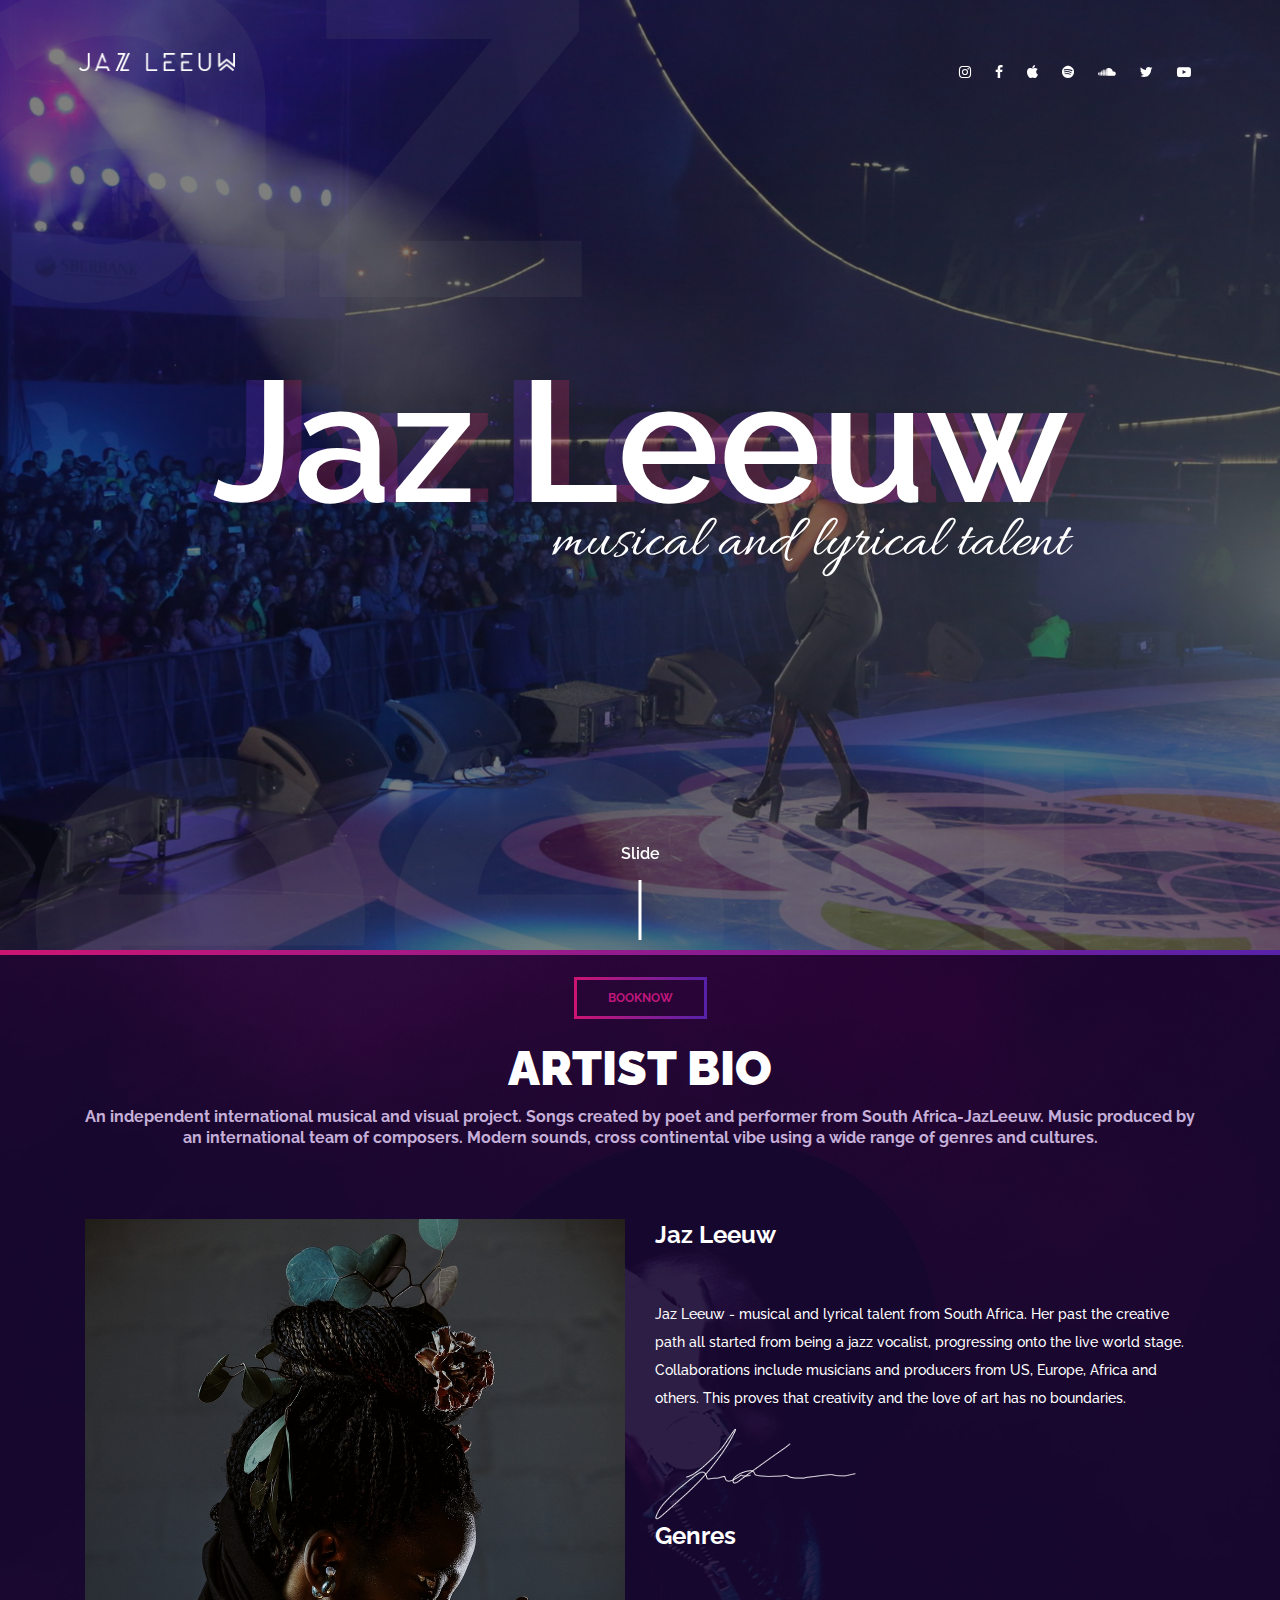
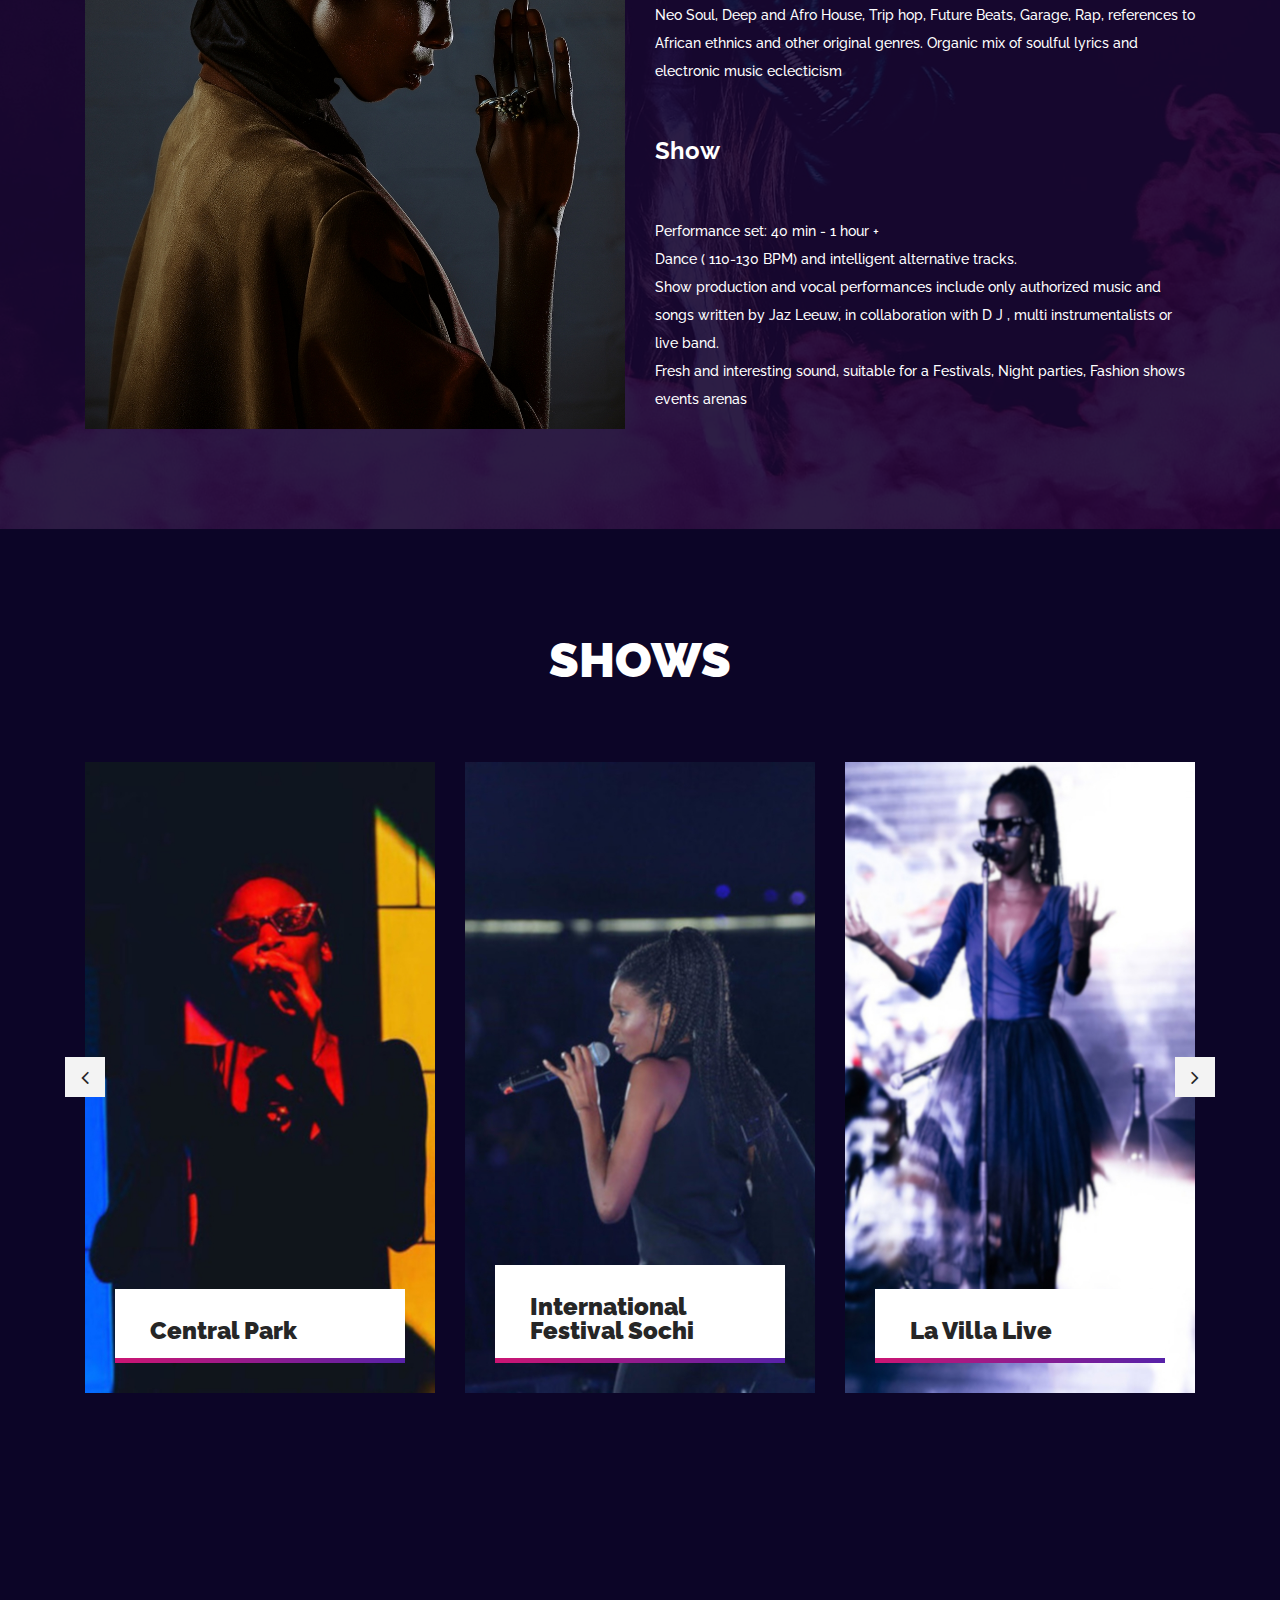
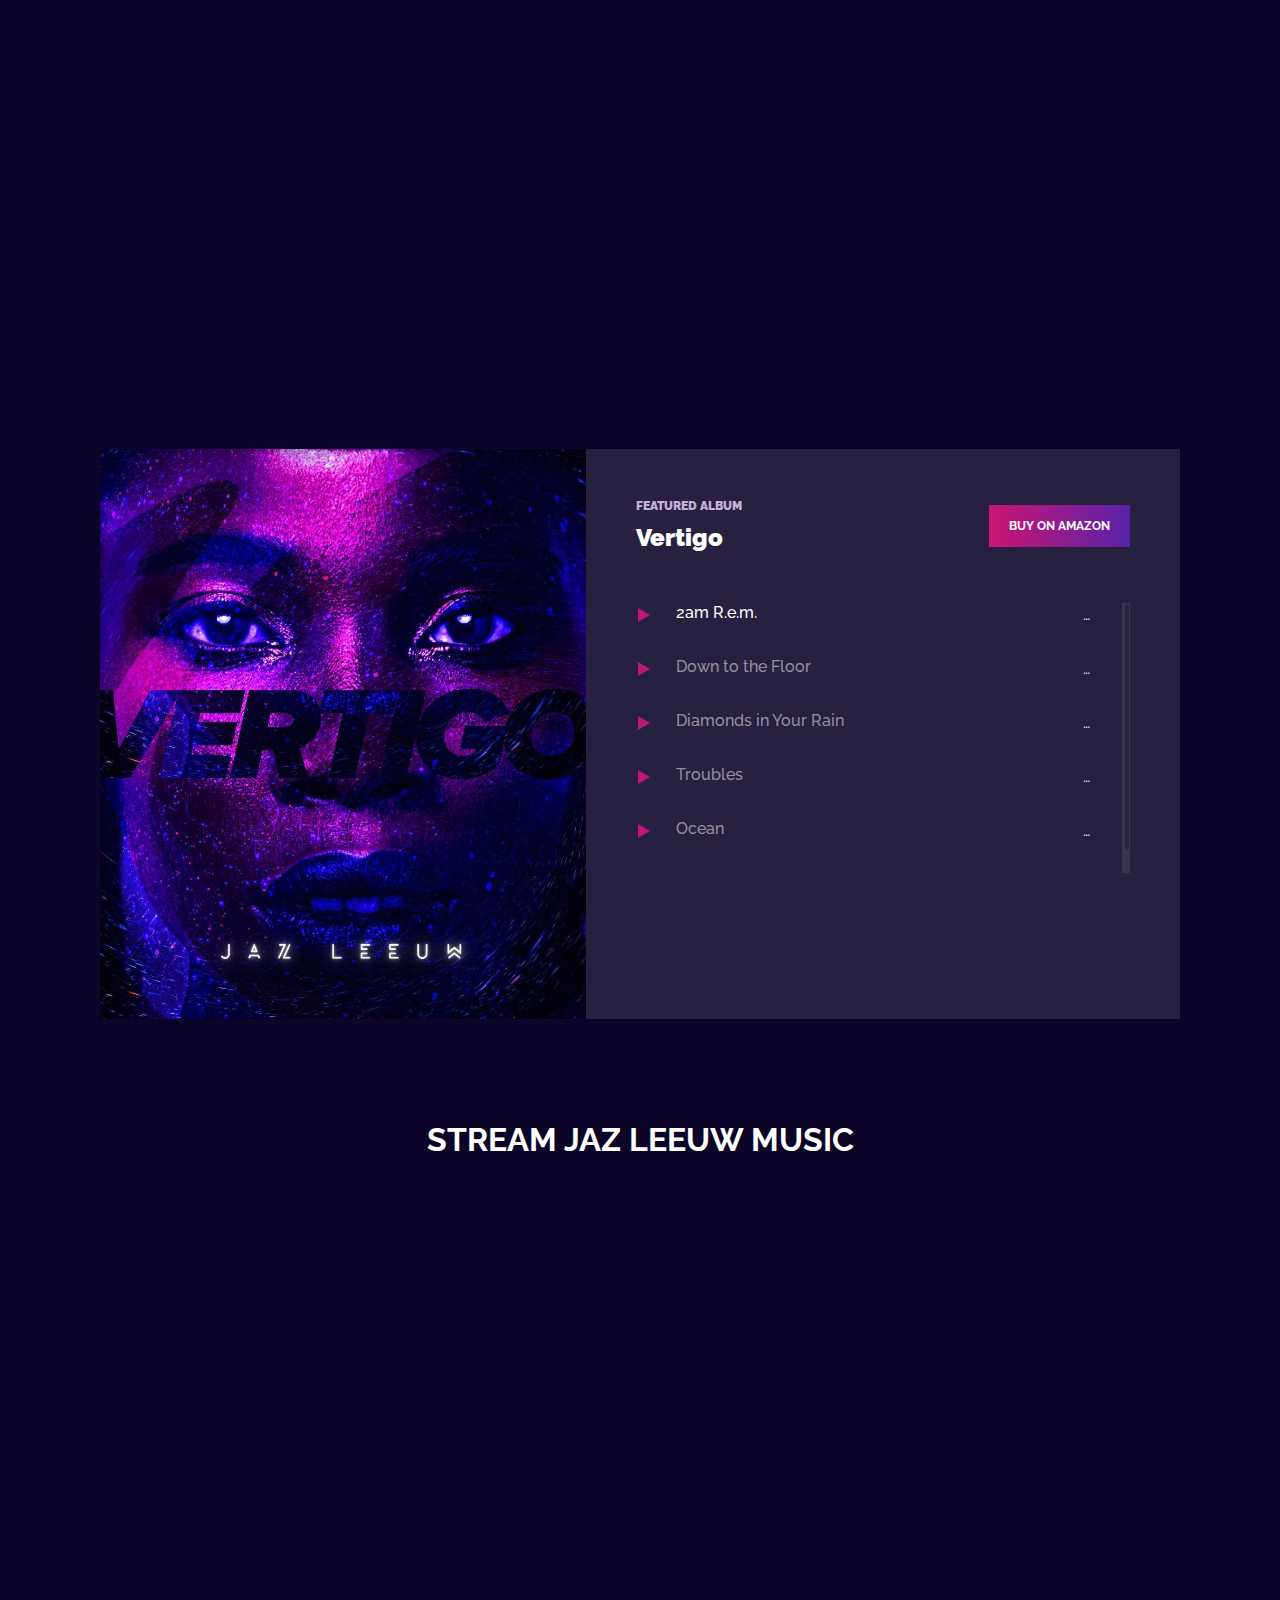
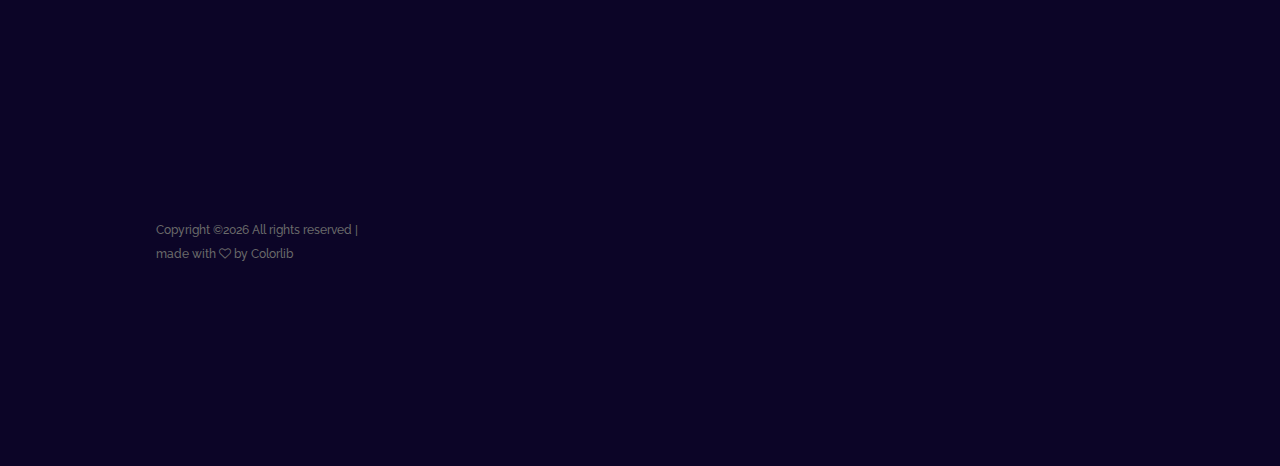
==== commit fbaeb09c: "Update index.html" ====
--- a/index.html
+++ b/index.html
@@ -821,9 +821,9 @@
 ">
                         </a>
                         <center style="margin-top: -86px;padding-bottom: 10px;margin: 0px;">
-                <a href="mailto:jazleeuwmusic@gmail.com" class="btn musica-btn btn-3 m-2">BookNow</a>
+               <!-- <a href="mailto:jazleeuwmusic@gmail.com" class="btn musica-btn btn-3 m-2">BookNow</a> -->
             </center>
-                        <p>jazleeuwmusic@gmail.com</p>
+                    <!-- <p>jazleeuwmusic@gmail.com</p> -->
                         <p class="copywrite-text"><a href="#"><!-- Link back to Colorlib can't be removed. Template is licensed under CC BY 3.0. -->
 Copyright &copy;<script>document.write(new Date().getFullYear());</script> All rights reserved | made with <i class="fa fa-heart-o" aria-hidden="true"></i> by <a href="" target="_blank">Colorlib</a>
 <!-- Link back to Colorlib can't be removed. Template is licensed under CC BY 3.0. -->
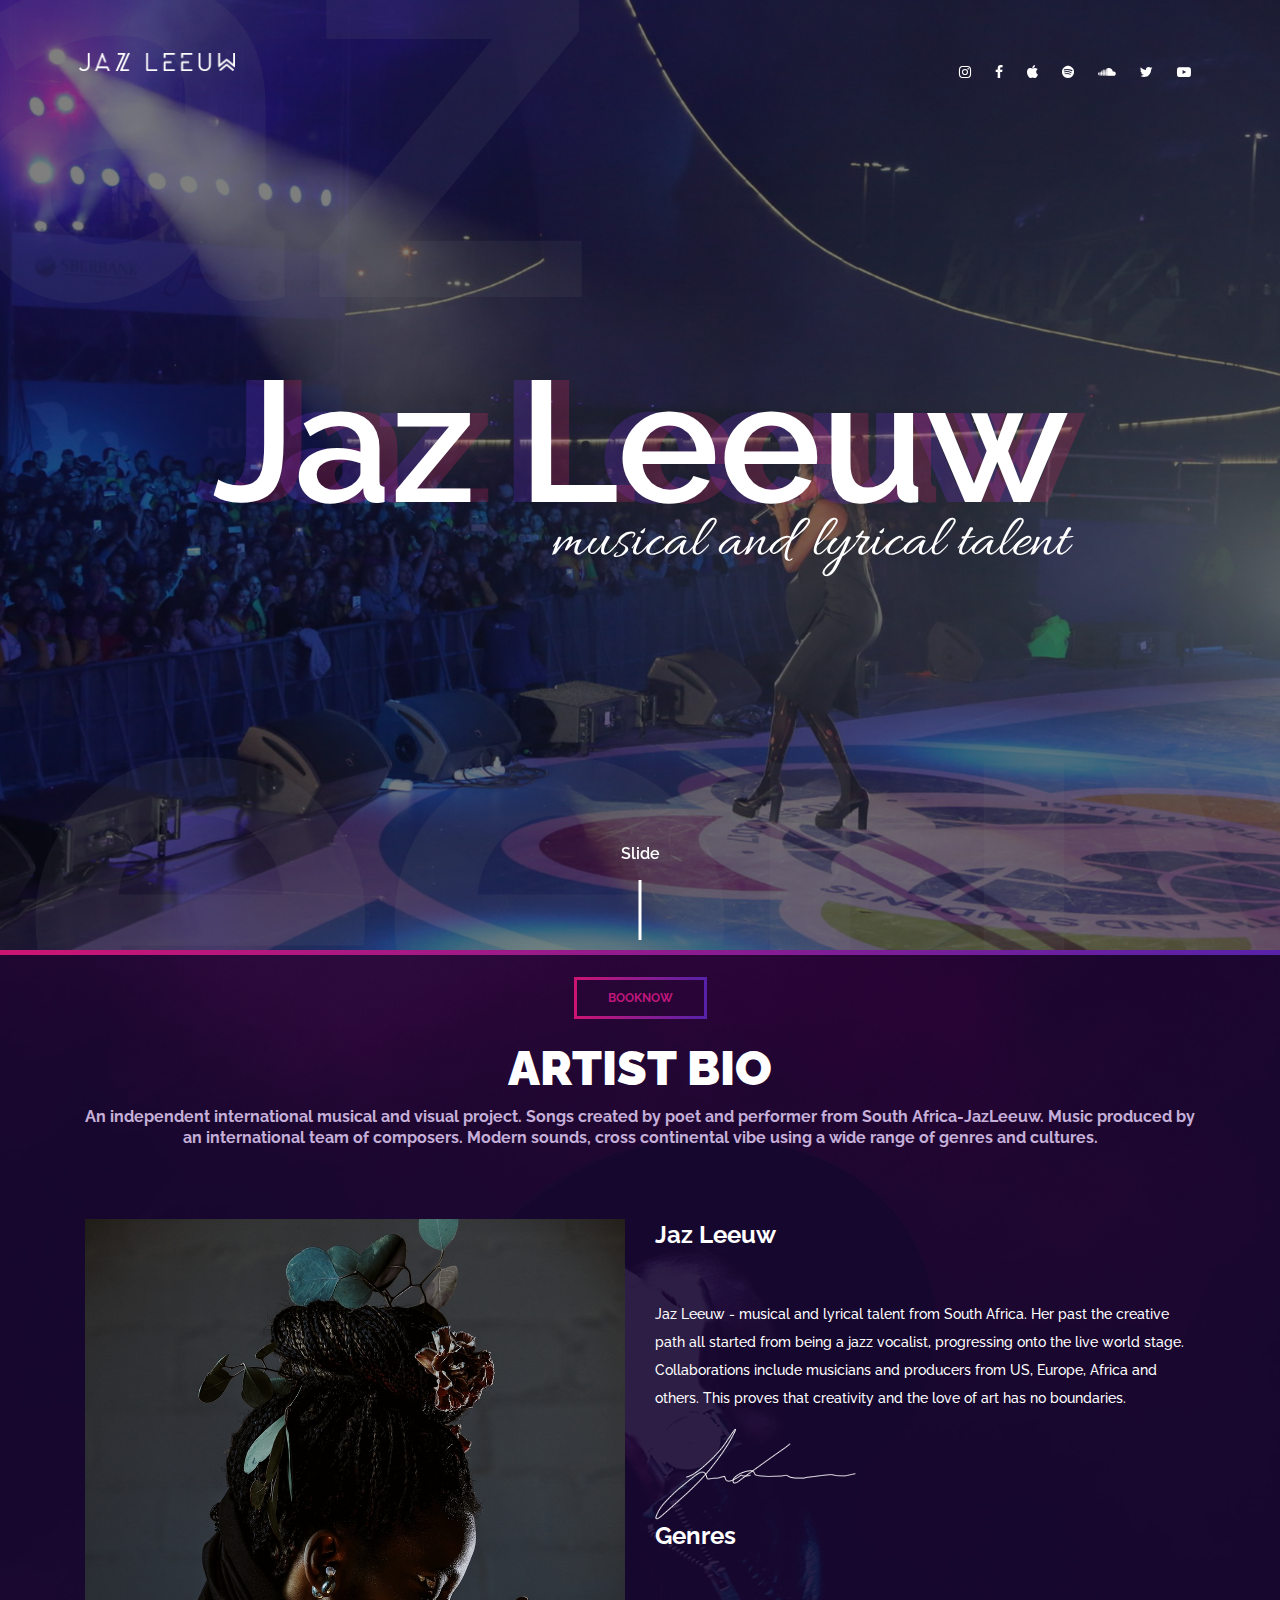
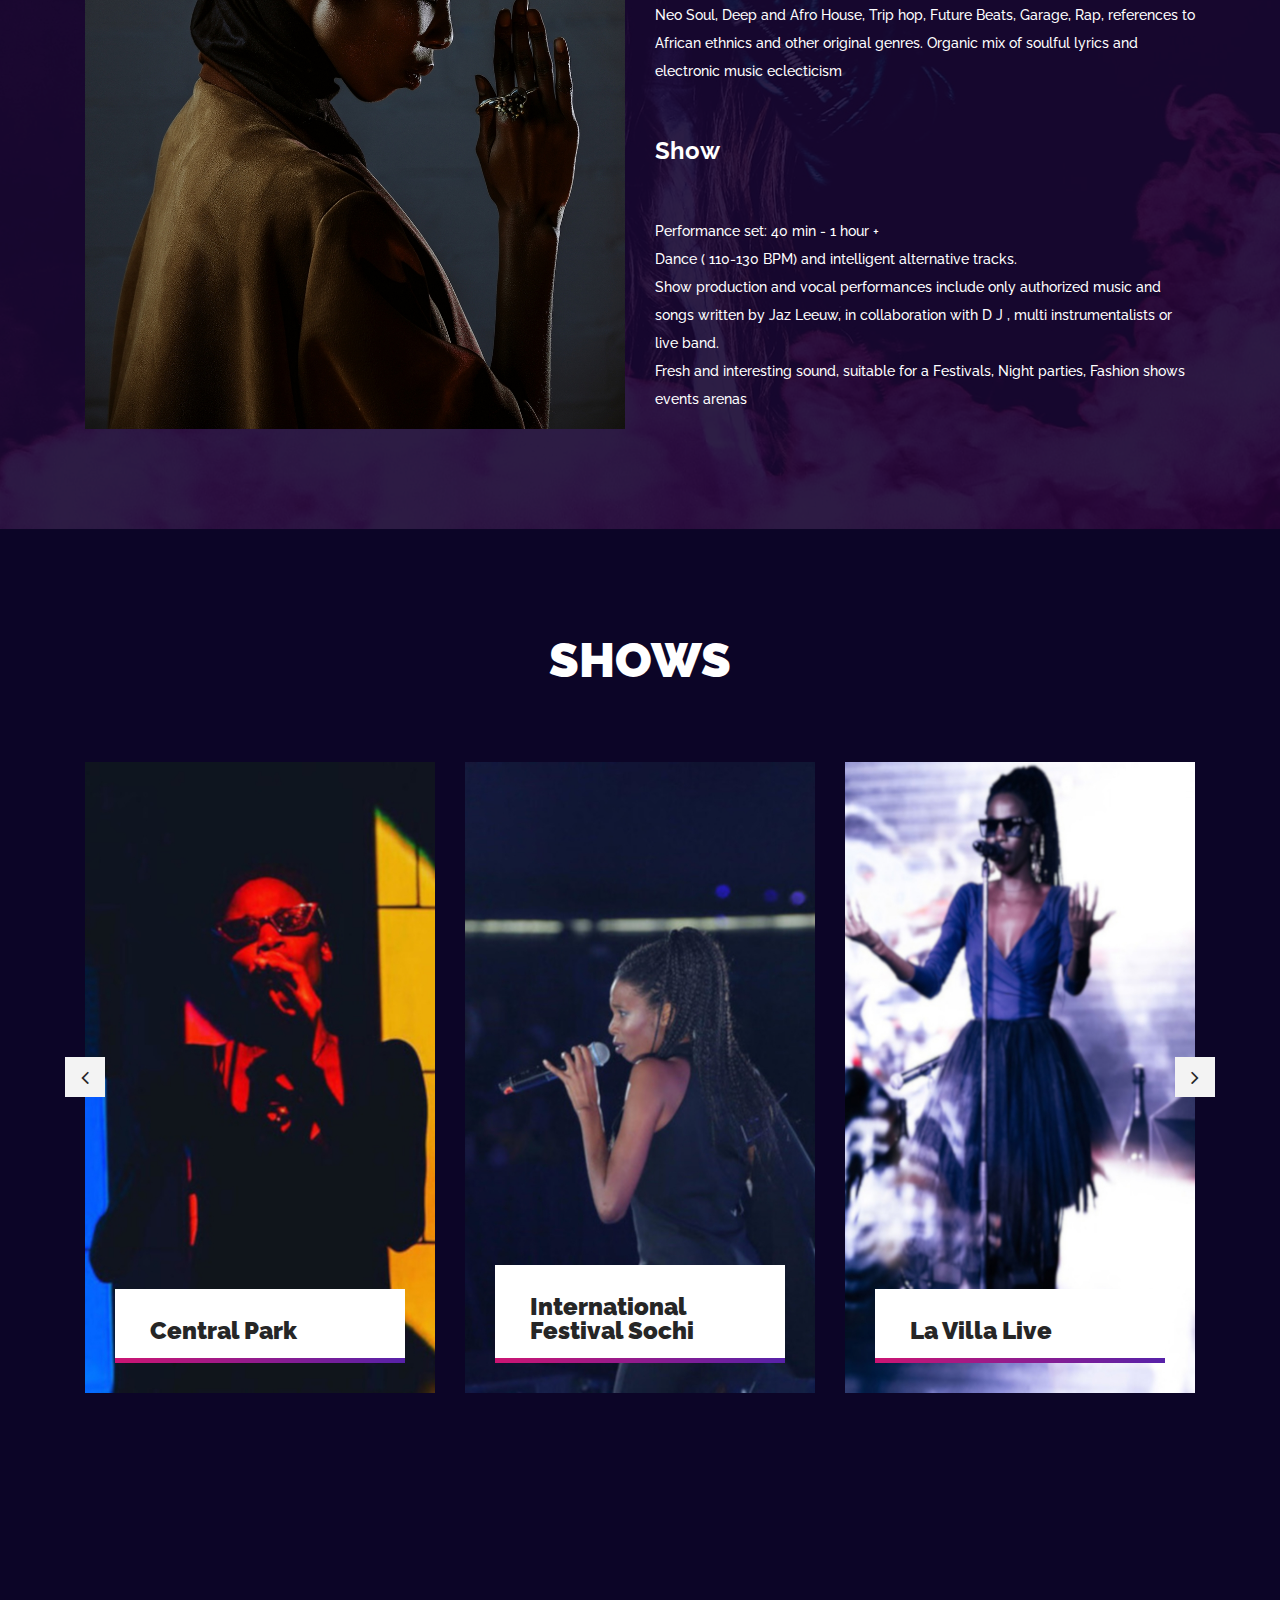
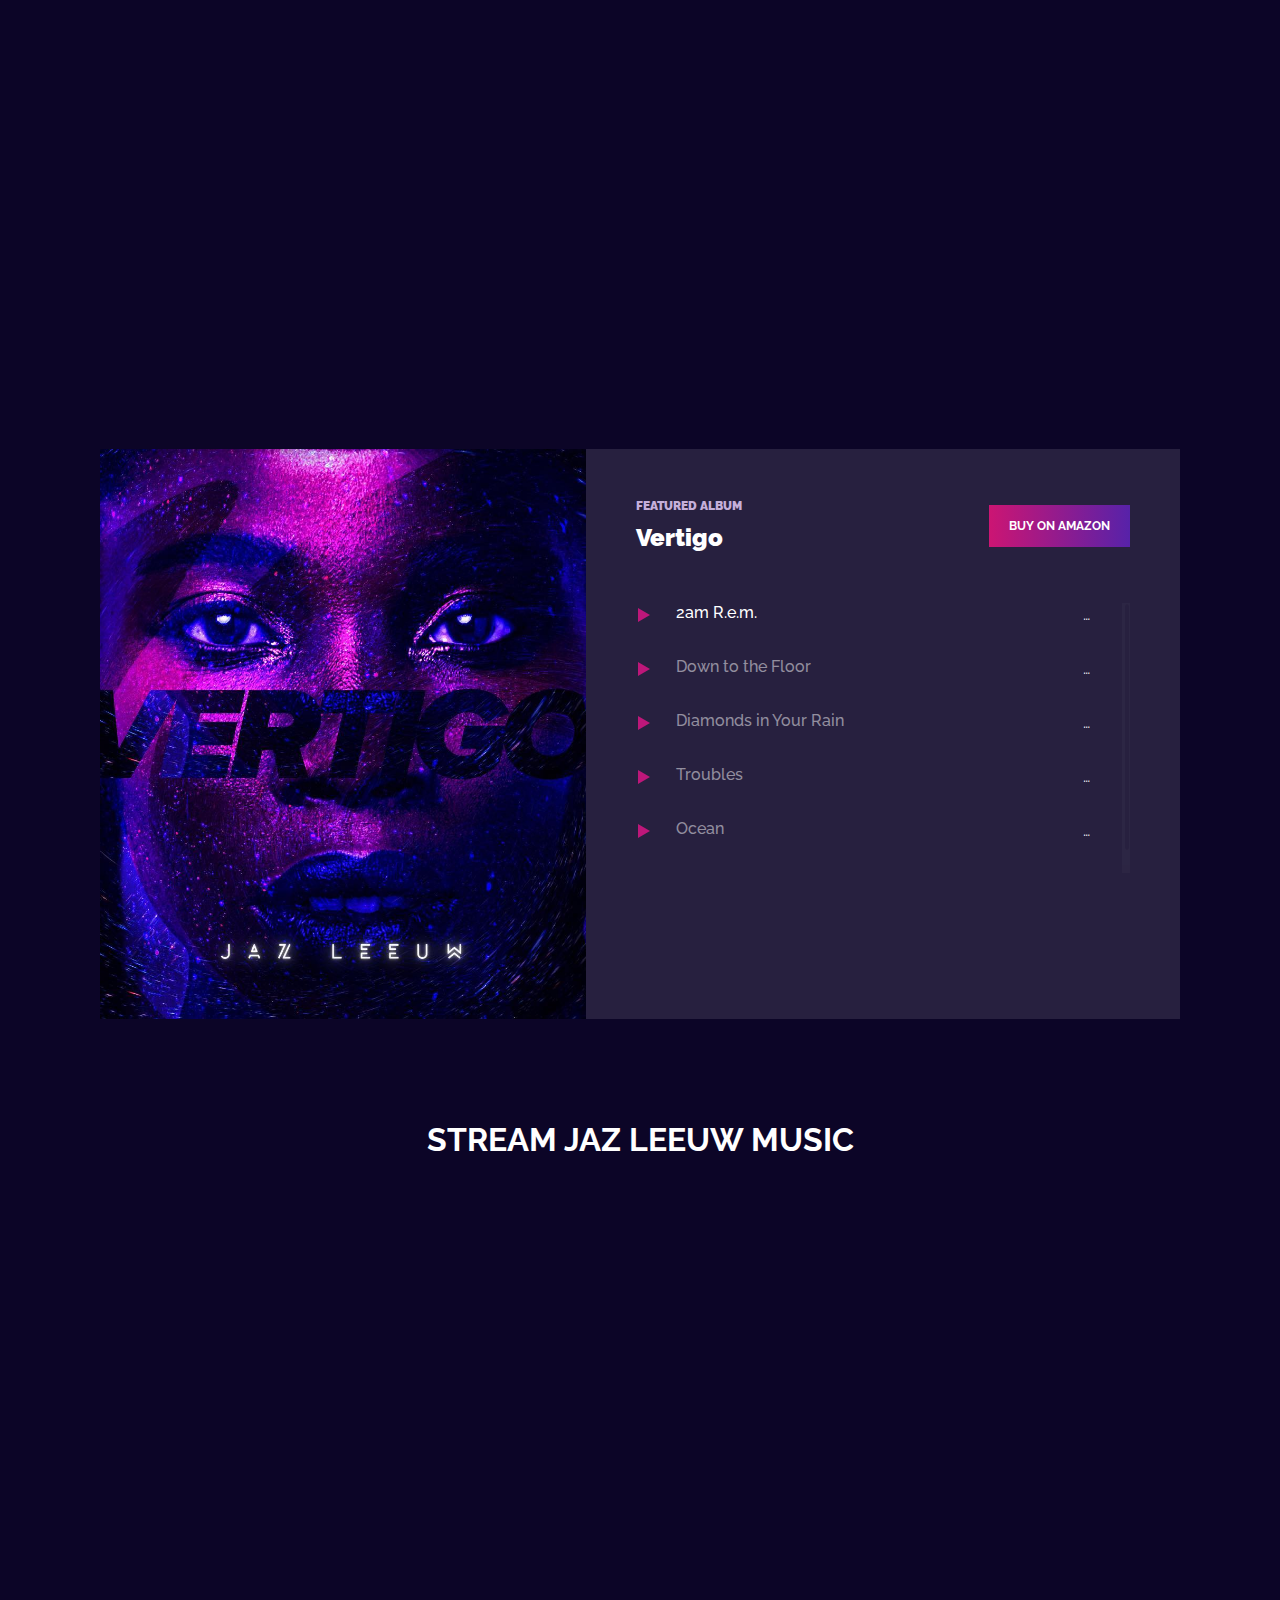
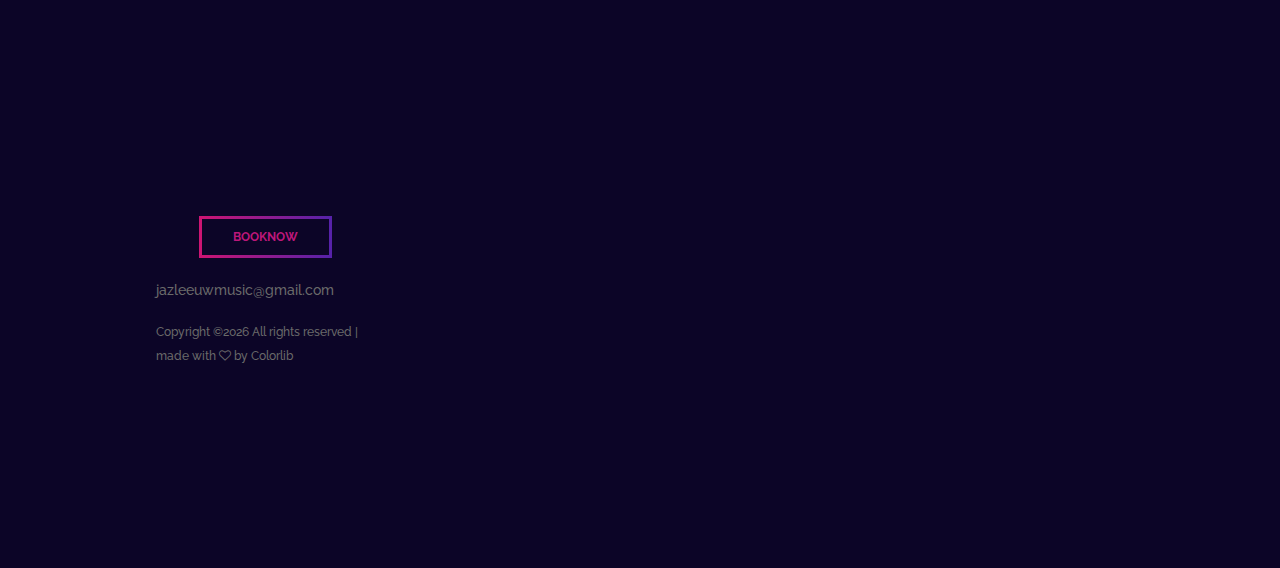
==== commit ed9ff953: "Update index.html" ====
--- a/index.html
+++ b/index.html
@@ -821,9 +821,9 @@
 ">
                         </a>
                         <center style="margin-top: -86px;padding-bottom: 10px;margin: 0px;">
-               <!-- <a href="mailto:jazleeuwmusic@gmail.com" class="btn musica-btn btn-3 m-2">BookNow</a> -->
+                <a href="mailto:jazleeuwmusic@gmail.com" class="btn musica-btn btn-3 m-2">BookNow</a>
             </center>
-                    <!-- <p>jazleeuwmusic@gmail.com</p> -->
+                     <p>jazleeuwmusic@gmail.com</p>
                         <p class="copywrite-text"><a href="#"><!-- Link back to Colorlib can't be removed. Template is licensed under CC BY 3.0. -->
 Copyright &copy;<script>document.write(new Date().getFullYear());</script> All rights reserved | made with <i class="fa fa-heart-o" aria-hidden="true"></i> by <a href="" target="_blank">Colorlib</a>
 <!-- Link back to Colorlib can't be removed. Template is licensed under CC BY 3.0. -->
